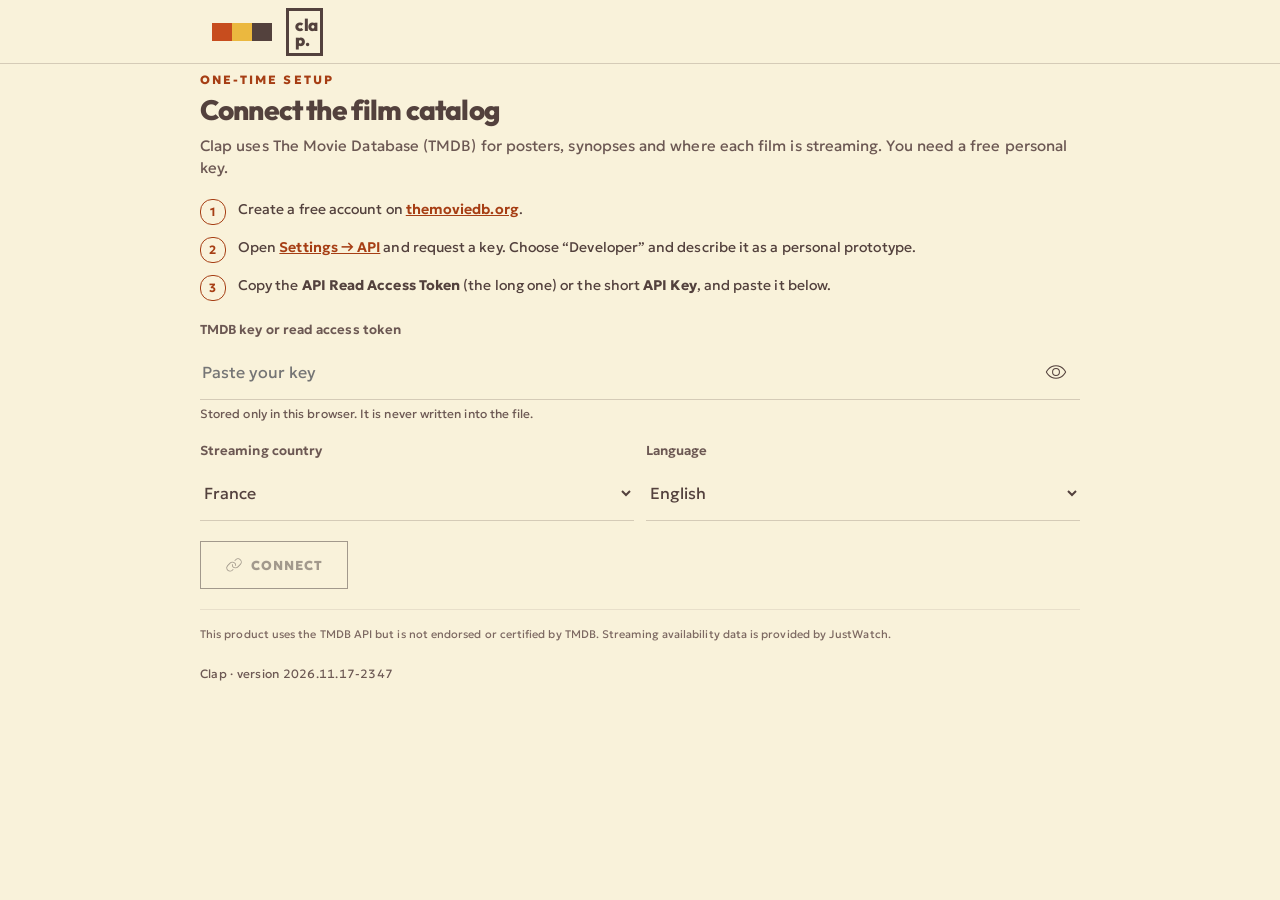
==== v3/index.html @ 664001a0 "Add Clap V3 (Poster × Kodak identity) at /v3/ for testing Co-Authored-By: Claude Opus 5.5 <noreply@a" ====
<!doctype html>
<html lang="en">
<head>
<meta charset="utf-8">
<meta name="viewport" content="width=device-width,initial-scale=1,maximum-scale=1,minimum-scale=1,user-scalable=no,viewport-fit=cover">
<title>Clap V3</title>
<link rel="manifest" href="manifest.webmanifest?v=1">
<link rel="icon" type="image/png" href="../icon-192-v3.png">
<link rel="apple-touch-icon" href="../apple-touch-icon-v3.png">
<meta name="theme-color" content="#F9F2DA" media="(prefers-color-scheme: light)">
<meta name="theme-color" content="#1d1614" media="(prefers-color-scheme: dark)">
<meta name="mobile-web-app-capable" content="yes">
<meta name="apple-mobile-web-app-capable" content="yes">
<meta name="apple-mobile-web-app-title" content="Clap V3">
<meta name="apple-mobile-web-app-status-bar-style" content="default">
<link rel="preconnect" href="https://fonts.googleapis.com">
<link rel="preconnect" href="https://fonts.gstatic.com" crossorigin>
<link rel="preconnect" href="https://image.tmdb.org">
<link rel="stylesheet" href="https://fonts.googleapis.com/css2?family=Outfit:wght@400..900&family=Geologica:wght@300..800&display=swap">
<style>
/* Clap — TMDB-connected prototype. Material 3 tokens, light + dark. */
:root{
  /* Cinema editorial, Brick. Dark-first like a theatre; light mode reads like a printed programme. */
  --bg:#130d0b; --s1:#1c1411; --s2:#271c18; --s3:#332520; --text:#f6ebe4; --muted:#c4b1a7; --faint:#9c8a80; --rule:rgba(246,235,228,.13); --rule-strong:rgba(246,235,228,.32); --amber:#ad4428; --amber-text:#f2a283; --on-amber:#ffffff; --focus:#f2a283; --danger:#ff8f7a; --danger-bg:#3d1712; --inv-accent:#913220; --page:#000000; --chip-ink:#f2a283; --veil:linear-gradient(to bottom,rgba(19,13,11,.15),rgba(19,13,11,0) 30%,rgba(19,13,11,.55) 70%,#130d0b); color-scheme:dark;
  --primary:var(--amber-text); --on-primary:var(--on-amber);
  --primary-container:var(--amber); --on-primary-container:var(--on-amber);
  --secondary-container:var(--s3); --on-secondary-container:var(--text);
  --tertiary-container:var(--amber); --on-tertiary-container:var(--on-amber);
  --error:var(--danger); --error-container:var(--danger-bg); --on-error-container:var(--danger);
  --surface:var(--bg); --surface-low:var(--s1); --surface-mid:var(--s1); --surface-high:var(--s2); --surface-highest:var(--s3);
  --on-surface:var(--text); --on-surface-variant:var(--muted);
  --outline:var(--rule-strong); --outline-variant:var(--rule);
  --inverse-surface:var(--text); --inverse-on-surface:var(--bg); --inverse-primary:var(--inv-accent);
  --shadow:none; --shadow-3:0 18px 40px rgba(0,0,0,.35);
  --font-ui:"Inter",system-ui,-apple-system,"Segoe UI",Roboto,sans-serif;
  --font-display:"Archivo",system-ui,-apple-system,"Segoe UI",Roboto,sans-serif;
  --font-serif:var(--font-display);
}
@media (prefers-color-scheme: light){ :root:not([data-theme="dark"]){ --bg:#f5ede4; --s1:#fffbf6; --s2:#ede1d4; --s3:#e2d2c2; --text:#211915; --muted:#5e5049; --faint:#72655d; --rule:rgba(33,25,21,.14); --rule-strong:rgba(33,25,21,.4); --amber:#913220; --amber-text:#913220; --on-amber:#ffffff; --focus:#913220; --danger:#a3321a; --danger-bg:#fbe3dc; --inv-accent:#f2a283; --page:#e8dccd; --chip-ink:#f2a283; --veil:linear-gradient(to bottom,rgba(245,237,228,.1),rgba(245,237,228,0) 30%,rgba(245,237,228,.6) 70%,#f5ede4); color-scheme:light; } }
:root[data-theme="light"]{ --bg:#f5ede4; --s1:#fffbf6; --s2:#ede1d4; --s3:#e2d2c2; --text:#211915; --muted:#5e5049; --faint:#72655d; --rule:rgba(33,25,21,.14); --rule-strong:rgba(33,25,21,.4); --amber:#913220; --amber-text:#913220; --on-amber:#ffffff; --focus:#913220; --danger:#a3321a; --danger-bg:#fbe3dc; --inv-accent:#f2a283; --page:#e8dccd; --chip-ink:#f2a283; --veil:linear-gradient(to bottom,rgba(245,237,228,.1),rgba(245,237,228,0) 30%,rgba(245,237,228,.6) 70%,#f5ede4); color-scheme:light; }
*{box-sizing:border-box}
html,body{height:100%;margin:0}
body{background:var(--page);color:var(--on-surface);font-family:var(--font-ui);font-size:14px;display:flex;justify-content:center;-webkit-font-smoothing:antialiased}
button,input,select{font:inherit;color:inherit}
button{cursor:pointer;-webkit-tap-highlight-color:transparent}
a{color:inherit}
img{max-width:100%}
[hidden]{display:none!important}
:focus-visible{outline:2px solid var(--primary);outline-offset:2px}
.ms{font-family:"Material Symbols Rounded";font-weight:normal;font-style:normal;font-size:24px;line-height:1;display:inline-block;white-space:nowrap;letter-spacing:normal;text-transform:none;direction:ltr;font-feature-settings:"liga";-webkit-font-feature-settings:"liga";font-variation-settings:"FILL" 0,"wght" 400,"GRAD" 0,"opsz" 24;user-select:none;flex:none;width:1em;overflow:hidden}
.ms.fill{font-variation-settings:"FILL" 1,"wght" 400,"GRAD" 0,"opsz" 24}
.g{padding-left:max(16px,env(safe-area-inset-left,0px));padding-right:max(16px,env(safe-area-inset-right,0px))}

#app{position:relative;width:100%;max-width:440px;height:100%;background:var(--surface);display:flex;flex-direction:column;overflow:hidden;padding-top:env(safe-area-inset-top,0px)}

/* Top app bar */
.topbar{display:flex;align-items:center;gap:4px;min-height:64px;padding-left:max(8px,env(safe-area-inset-left,0px));padding-right:max(8px,env(safe-area-inset-right,0px));background:var(--surface);flex:none;transition:background .2s}
.topbar.scrolled{background:var(--surface-mid)}
.topbar h1{flex:1;min-width:0;margin:0;font-size:22px;font-weight:450;line-height:28px;white-space:nowrap;overflow:hidden;text-overflow:ellipsis;padding-left:4px}
.brand{display:flex;align-items:center;gap:10px;flex:1;min-width:0;padding-left:6px}
.brand-mark{width:36px;height:36px;border-radius:12px;background:var(--primary);color:var(--on-primary);display:grid;place-items:center}
.brand-mark .ms{font-size:22px}
.brand b{font-family:var(--font-ui);font-weight:800;font-size:22px;letter-spacing:.14em;font-variation-settings:"wdth" 110}
.icon-btn{width:48px;height:48px;border-radius:50%;border:0;background:transparent;display:grid;place-items:center;color:var(--on-surface-variant);position:relative;flex:none}
.icon-btn:hover{background:color-mix(in srgb,var(--on-surface) 8%,transparent)}
.icon-btn:active{background:color-mix(in srgb,var(--on-surface) 12%,transparent)}

.view{flex:1;min-height:0;overflow-y:auto;overflow-x:hidden;overscroll-behavior:contain}

/* Buttons */
.btn{display:inline-flex;align-items:center;justify-content:center;gap:8px;height:40px;padding:0 20px;border-radius:20px;border:0;font-size:14px;font-weight:550;letter-spacing:.1px;white-space:nowrap;text-decoration:none}
.btn .ms{font-size:18px}
.btn.tonal{background:var(--secondary-container);color:var(--on-secondary-container)}
.btn.filled{background:var(--primary);color:var(--on-primary)}
.btn.outlined{background:transparent;border:1px solid var(--outline);color:var(--primary)}
.btn.text{background:transparent;color:var(--primary);padding:0 12px}
.btn:hover{filter:brightness(1.04);box-shadow:var(--shadow)}
.btn.text:hover{box-shadow:none;background:color-mix(in srgb,var(--primary) 8%,transparent)}
.btn[disabled]{opacity:.5;pointer-events:none}

/* Settings */
.hero{padding-block:8px 20px}
.eyebrow{margin:0 0 6px;font-size:12px;font-weight:600;letter-spacing:.8px;text-transform:uppercase;color:var(--primary)}
.hero h2{margin:0;font-size:32px;line-height:38px;font-weight:420;letter-spacing:-.3px;text-wrap:balance}
.hero p.sub{margin:8px 0 16px;color:var(--on-surface-variant);font-size:15px;line-height:22px;max-width:36ch}
.hero-actions{display:flex;gap:8px;flex-wrap:wrap}
.set{padding-block:18px;border-top:1px solid var(--outline-variant)}
.set-head{display:flex;align-items:baseline;justify-content:space-between;gap:12px;margin-bottom:4px}
.set h3{margin:0;font-size:16px;font-weight:600;line-height:24px}
.set .hint{margin:0 0 12px;font-size:13px;color:var(--on-surface-variant);line-height:18px}
.set .val{font-size:13px;color:var(--primary);font-weight:550;white-space:nowrap}

.mood-grid{display:grid;grid-template-columns:repeat(3,minmax(0,1fr));gap:8px}
.mood{display:flex;flex-direction:column;align-items:flex-start;justify-content:space-between;gap:10px;min-height:76px;padding:12px;border-radius:16px;border:1px solid var(--outline-variant);background:var(--surface-low);text-align:left;font-size:13px;font-weight:550;line-height:16px;color:var(--on-surface);transition:background .15s,border-color .15s}
.mood .ms{color:var(--on-surface-variant);font-size:22px}
.mood[aria-pressed="true"]{background:var(--primary-container);border-color:transparent;color:var(--on-primary-container)}
.mood[aria-pressed="true"] .ms{color:var(--on-primary-container);font-variation-settings:"FILL" 1,"wght" 400,"GRAD" 0,"opsz" 24}

.chips{display:flex;flex-wrap:wrap;gap:8px}
.chip{display:inline-flex;align-items:center;gap:6px;height:32px;padding:0 14px;border-radius:8px;border:1px solid var(--outline-variant);background:transparent;color:var(--on-surface-variant);font-size:14px;font-weight:500;white-space:nowrap;max-width:100%}
.chip .ms{font-size:18px}
.chip img{width:20px;height:20px;border-radius:5px;flex:none}
.chip span.n{overflow:hidden;text-overflow:ellipsis}
.chip.has-logo{padding-left:6px}
.chip:hover{background:color-mix(in srgb,var(--on-surface) 6%,transparent)}
.chip[aria-pressed="true"]{background:var(--secondary-container);color:var(--on-secondary-container);border-color:transparent}
.chip.plain[aria-pressed="true"]{padding-left:8px}
.chip.ghost{border-style:dashed;color:var(--primary)}

.seg{display:flex;border:1px solid var(--outline);border-radius:20px;overflow:hidden}
.seg button{flex:1 1 0;min-width:0;height:40px;border:0;border-left:1px solid var(--outline);background:transparent;display:flex;align-items:center;justify-content:center;gap:4px;font-size:13px;font-weight:550;padding:0 4px;color:var(--on-surface)}
.seg button:first-child{border-left:0}
.seg button .ms{font-size:18px}
.seg button[aria-pressed="true"]{background:var(--secondary-container);color:var(--on-secondary-container)}
.seg.tall button{height:56px;flex-direction:column;gap:2px;font-size:12px}
.seg.tall button .ms{font-size:20px}

.slider{-webkit-appearance:none;appearance:none;width:100%;height:28px;background:transparent;margin:0;--fill:50%}
.slider::-webkit-slider-runnable-track{height:6px;border-radius:3px;background:linear-gradient(to right,var(--primary) var(--fill),var(--secondary-container) var(--fill))}
.slider::-moz-range-track{height:6px;border-radius:3px;background:var(--secondary-container)}
.slider::-moz-range-progress{height:6px;border-radius:3px;background:var(--primary)}
.slider::-webkit-slider-thumb{-webkit-appearance:none;width:20px;height:20px;border-radius:50%;background:var(--primary);margin-top:-7px;border:0;transition:box-shadow .15s}
.slider::-moz-range-thumb{width:20px;height:20px;border-radius:50%;background:var(--primary);border:0}
.slider:active::-webkit-slider-thumb{box-shadow:0 0 0 10px color-mix(in srgb,var(--primary) 16%,transparent)}
.ticks{display:flex;justify-content:space-between;margin-top:4px;font-size:11px;color:var(--on-surface-variant);line-height:14px}
.ticks span.on{color:var(--primary);font-weight:650}
.fame-note{margin:10px 0 0;font-size:13px;color:var(--on-surface-variant);line-height:18px;min-height:36px}

.dual{position:relative;height:28px;--a:0%;--b:100%}
.dual-track{position:absolute;left:0;right:0;top:11px;height:6px;border-radius:3px;background:linear-gradient(to right,var(--secondary-container) var(--a),var(--primary) var(--a),var(--primary) var(--b),var(--secondary-container) var(--b))}
.dual input{position:absolute;inset:0;pointer-events:none}
.dual input::-webkit-slider-runnable-track{background:transparent}
.dual input::-moz-range-track{background:transparent}
.dual input::-moz-range-progress{background:transparent}
.dual input::-webkit-slider-thumb{pointer-events:auto}
.dual input::-moz-range-thumb{pointer-events:auto}
.era-read{display:flex;justify-content:space-between;font-size:13px;color:var(--on-surface-variant);margin-top:4px;font-variant-numeric:tabular-nums}
.sub-label{font-size:13px;font-weight:600;color:var(--on-surface-variant);margin:16px 0 8px}

.switch-row{display:flex;align-items:center;gap:16px;margin-top:16px;padding:12px 16px;border-radius:16px;background:var(--surface-low)}
.switch-row div{flex:1;min-width:0}
.switch-row b{display:block;font-size:14px;font-weight:600}
.switch-row small{font-size:12px;color:var(--on-surface-variant)}
.switch{position:relative;width:52px;height:32px;border-radius:16px;border:2px solid var(--outline);background:var(--surface-highest);flex:none;padding:0;transition:background .2s,border-color .2s}
.switch::after{content:"";position:absolute;top:50%;left:6px;width:16px;height:16px;border-radius:50%;background:var(--outline);transform:translateY(-50%);transition:all .2s}
.switch[aria-checked="true"]{background:var(--primary);border-color:var(--primary)}
.switch[aria-checked="true"]::after{left:24px;width:24px;height:24px;background:var(--on-primary)}

.acc-btn{width:100%;display:flex;align-items:center;gap:12px;background:transparent;border:0;padding:0;text-align:left}
.acc-btn div{flex:1;min-width:0}
.acc-btn h3{margin:0}
.acc-btn small{display:block;font-size:13px;color:var(--on-surface-variant);margin-top:2px;line-height:18px}
.acc-btn .ms{transition:transform .2s;color:var(--on-surface-variant)}
.acc-btn[aria-expanded="true"] .ms{transform:rotate(180deg)}
.acc-panel{padding-top:4px}
.fineprint{margin:0;padding-block:16px 4px;font-size:11px;line-height:16px;color:var(--on-surface-variant);border-top:1px solid var(--outline-variant)}

.bottom-cta{position:sticky;bottom:0;display:flex;align-items:center;gap:12px;padding-block:12px 16px;background:linear-gradient(to bottom,transparent,var(--surface) 22%);margin-top:8px}
.bottom-cta .count{flex:1;min-width:0;font-size:12px;color:var(--on-surface-variant);line-height:16px}
.bottom-cta .count b{display:block;font-size:15px;color:var(--on-surface);font-weight:650;font-variant-numeric:tabular-nums}
.fab{display:inline-flex;align-items:center;gap:12px;height:56px;padding:0 20px 0 16px;border-radius:16px;border:0;background:var(--primary-container);color:var(--on-primary-container);font-size:15px;font-weight:600;box-shadow:var(--shadow-3);white-space:nowrap}
.fab:hover{filter:brightness(1.03)}

/* Setup */
.setup{padding-block:8px 32px;display:flex;flex-direction:column;gap:20px}
.setup h2{margin:0;font-size:28px;line-height:34px;font-weight:420;text-wrap:balance}
.setup p.sub{margin:8px 0 0;color:var(--on-surface-variant);font-size:15px;line-height:22px}
.steps{list-style:none;margin:0;padding:0;display:flex;flex-direction:column;gap:12px;counter-reset:s}
.steps li{display:flex;gap:12px;font-size:14px;line-height:20px;counter-increment:s}
.steps li::before{content:counter(s);flex:none;width:24px;height:24px;border-radius:12px;background:var(--secondary-container);color:var(--on-secondary-container);font-size:12px;font-weight:700;display:grid;place-items:center}
.steps a{color:var(--primary);font-weight:600}
.field{display:flex;flex-direction:column;gap:6px}
.field label{font-size:13px;font-weight:600;color:var(--on-surface-variant)}
.input-wrap{display:flex;align-items:center;border:1px solid var(--outline);border-radius:4px;background:transparent;min-height:56px;padding-left:16px}
.input-wrap:focus-within{border:2px solid var(--primary);padding-left:15px}
.input-wrap input,.input-wrap select{flex:1;min-width:0;border:0;background:transparent;outline:0;font-size:16px;height:52px;color:var(--on-surface)}
.input-wrap select{padding-right:12px}
.input-wrap select option{background:var(--surface);color:var(--on-surface)}
.field small{font-size:12px;color:var(--on-surface-variant);line-height:16px}
.row2{display:grid;grid-template-columns:1fr 1fr;gap:12px}
.alert{display:flex;gap:10px;padding:12px 14px;border-radius:12px;background:var(--error-container);color:var(--on-error-container);font-size:14px;line-height:20px}
.alert .ms{font-size:20px}
.setup-actions{display:flex;gap:8px;flex-wrap:wrap;align-items:center}
.setup-actions .btn.filled{height:48px;border-radius:24px;padding:0 24px}

/* Results */
.sum-chips{display:flex;gap:8px;overflow-x:auto;scrollbar-width:none;padding-block:4px 8px}
.sum-chips::-webkit-scrollbar{display:none}
.assist{display:inline-flex;align-items:center;gap:6px;height:32px;padding:0 12px;border-radius:8px;border:1px solid var(--outline-variant);background:var(--surface-low);font-size:13px;font-weight:500;white-space:nowrap;color:var(--on-surface)}
.assist .ms{font-size:18px;color:var(--primary)}
.round-head{display:flex;align-items:flex-end;justify-content:space-between;gap:12px;padding-block:8px 4px}
.round-head h2{margin:0;font-size:20px;font-weight:500;line-height:26px}
.round-head p{margin:2px 0 0;font-size:12px;color:var(--on-surface-variant);font-variant-numeric:tabular-nums}
.round-head .pos{font-size:13px;font-weight:600;color:var(--on-surface-variant);font-variant-numeric:tabular-nums;white-space:nowrap}
.round-pill{display:inline-flex;align-items:center;gap:4px;height:24px;padding:0 10px;border-radius:12px;background:var(--tertiary-container);color:var(--on-tertiary-container);font-size:12px;font-weight:600;margin-bottom:6px}
.round-pill .ms{font-size:16px}

.carousel{display:flex;gap:12px;overflow-x:auto;scroll-snap-type:x mandatory;padding:10px 19% 16px;scrollbar-width:none;scroll-behavior:smooth}
.carousel::-webkit-scrollbar{display:none}
.card{flex:0 0 62%;scroll-snap-align:center;border-radius:28px;background:var(--surface-low);border:1px solid var(--outline-variant);overflow:hidden;display:flex;flex-direction:column;transform:scale(.93);opacity:.6;transition:transform .3s cubic-bezier(.2,0,0,1),opacity .3s;min-width:0}
.card.active{transform:scale(1);opacity:1;box-shadow:var(--shadow)}
.card-poster{position:relative;touch-action:pan-x;cursor:grab;user-select:none;-webkit-user-select:none}
.match{position:absolute;top:12px;left:12px;height:28px;padding:0 10px;border-radius:14px;background:var(--tertiary-container);color:var(--on-tertiary-container);display:flex;align-items:center;gap:4px;font-size:12px;font-weight:700;font-variant-numeric:tabular-nums;z-index:2}
.match .ms{font-size:16px}
.fav-btn{position:absolute;top:8px;right:8px;z-index:2;width:44px;height:44px;border-radius:50%;border:0;background:rgba(10,10,14,.5);color:#fff;display:grid;place-items:center;backdrop-filter:blur(6px);-webkit-backdrop-filter:blur(6px)}
.fav-btn[aria-pressed="true"] .ms{color:#FFB4AB;font-variation-settings:"FILL" 1,"wght" 400,"GRAD" 0,"opsz" 24}
.card-body{padding:14px 16px 10px;display:flex;flex-direction:column;gap:4px;min-width:0}
.card-title{margin:0;font-size:19px;font-weight:600;line-height:24px;text-wrap:balance}
.card-meta{margin:0;font-size:13px;color:var(--on-surface-variant);line-height:18px}
.card-meta b{font-weight:600;color:var(--on-surface);font-variant-numeric:tabular-nums}
.card-plats{display:flex;gap:4px;margin-top:6px;align-items:center;min-height:22px}
.card-plats img{width:22px;height:22px;border-radius:6px}
.card-plats small{font-size:12px;color:var(--on-surface-variant);margin-left:4px}
.desc{margin:6px 0 0;font-size:14px;line-height:20px;color:var(--on-surface-variant);display:-webkit-box;-webkit-line-clamp:2;-webkit-box-orient:vertical;overflow:hidden}
.desc.open{-webkit-line-clamp:unset;display:block}
.more{align-self:flex-start;display:inline-flex;align-items:center;gap:2px;border:0;background:transparent;color:var(--primary);font-size:13px;font-weight:600;padding:6px 0;margin-top:-2px}
.more .ms{font-size:18px;transition:transform .2s}
.more[aria-expanded="true"] .ms{transform:rotate(180deg)}
.handle{display:flex;flex-direction:column;align-items:center;border:0;background:transparent;color:var(--on-surface-variant);font-size:11px;font-weight:600;letter-spacing:.3px;padding:6px 0 4px;border-top:1px solid var(--outline-variant);margin-top:6px}
.handle .ms{font-size:22px;animation:nudge 2.4s ease-in-out infinite}
@keyframes nudge{0%,70%,100%{transform:translateY(0)}80%{transform:translateY(4px)}90%{transform:translateY(0)}}
.dots{display:flex;justify-content:center;gap:6px;padding-bottom:4px}
.dots i{width:6px;height:6px;border-radius:3px;background:var(--outline-variant);transition:width .2s,background .2s}
.dots i.on{width:18px;background:var(--primary)}
.refresh-row{display:flex;flex-direction:column;align-items:center;gap:6px;padding-block:14px 24px;text-align:center}
.refresh-row p{margin:0;font-size:12px;color:var(--on-surface-variant);max-width:30ch;line-height:16px}

.loading{padding-block:48px;display:flex;flex-direction:column;align-items:center;gap:16px;text-align:center}
.lin{width:60%;height:4px;border-radius:2px;background:var(--secondary-container);overflow:hidden;position:relative}
.lin::after{content:"";position:absolute;inset:0;width:40%;border-radius:2px;background:var(--primary);animation:lin 1s cubic-bezier(.4,0,.2,1) infinite}
@keyframes lin{from{transform:translateX(-100%)}to{transform:translateX(250%)}}
.loading p{margin:0;font-size:14px;color:var(--on-surface-variant)}
.empty{display:flex;flex-direction:column;align-items:center;text-align:center;gap:10px;padding-block:56px 24px}
.empty .halo{width:88px;height:88px;border-radius:28px;background:var(--surface-high);display:grid;place-items:center;color:var(--primary);margin-bottom:6px}
.empty .halo .ms{font-size:40px}
.empty h2{margin:0;font-size:20px;font-weight:550}
.empty p{margin:0 0 8px;font-size:14px;color:var(--on-surface-variant);max-width:32ch;line-height:20px}

/* Posters */
.pimg{position:relative;aspect-ratio:2/3;width:100%;background:var(--surface-high);overflow:hidden;display:block}
.pimg img{position:absolute;inset:0;width:100%;height:100%;object-fit:cover;display:block;-webkit-user-drag:none}
.pimg .pfb{position:absolute;inset:0;display:none;align-items:flex-end;padding:10%;font-family:var(--font-serif);font-style:italic;font-size:22px;line-height:1.05;color:var(--on-surface-variant)}
.pimg.broken img{display:none}
.pimg.broken .pfb,.pimg.none .pfb{display:flex}
.pimg.mini .pfb{font-size:13px;padding:8%}

/* Favorites */
.list{display:flex;flex-direction:column;padding-block:4px 24px}
.item{display:flex;align-items:center;gap:8px;padding:10px 0;border-bottom:1px solid var(--outline-variant)}
.item-open{display:flex;align-items:center;gap:14px;flex:1;min-width:0;border:0;background:transparent;text-align:left;padding:0}
.item .thumb{width:56px;flex:none;border-radius:8px;overflow:hidden}
.item-txt{flex:1;min-width:0}
.item-txt b{display:block;font-size:16px;font-weight:550;line-height:22px;white-space:nowrap;overflow:hidden;text-overflow:ellipsis}
.item-txt small{display:block;font-size:13px;color:var(--on-surface-variant);line-height:18px;white-space:nowrap;overflow:hidden;text-overflow:ellipsis}
.fav-count{font-size:13px;color:var(--on-surface-variant);margin:0 0 4px}

/* Navigation bar */
.navbar{display:flex;background:var(--surface-mid);flex:none;padding-bottom:env(safe-area-inset-bottom,0px)}
.nav-item{flex:1;display:flex;flex-direction:column;align-items:center;gap:4px;padding:12px 0 14px;border:0;background:transparent;font-size:12px;font-weight:550;color:var(--on-surface-variant)}
.nav-ind{position:relative;width:64px;height:32px;border-radius:16px;display:grid;place-items:center;transition:background .2s}
.nav-item[aria-current="page"]{color:var(--on-surface)}
.nav-item[aria-current="page"] .nav-ind{background:var(--secondary-container);color:var(--on-secondary-container)}
.nav-item[aria-current="page"] .ms{font-variation-settings:"FILL" 1,"wght" 400,"GRAD" 0,"opsz" 24}
.badge{position:absolute;top:0;left:36px;min-width:16px;height:16px;padding:0 4px;border-radius:8px;background:var(--error);color:#fff;font-size:11px;font-weight:700;line-height:16px;text-align:center;font-variant-numeric:tabular-nums}
:root[data-theme="dark"] .badge{color:#410002}

/* Detail sheet: drops in from the top, swipe up to close */
.detail{position:absolute;inset:0;z-index:30;background:var(--surface);display:flex;flex-direction:column;transform:translateY(-104%);transition:transform .38s cubic-bezier(.2,0,0,1);box-shadow:0 10px 30px rgba(0,0,0,.25);visibility:hidden}
.detail.open{transform:translateY(0);visibility:visible}
.detail .dbar{position:absolute;top:0;left:0;right:0;z-index:3;display:flex;align-items:center;padding:max(8px,env(safe-area-inset-top,0px)) 8px 8px;touch-action:none}
.detail .dbar .icon-btn{background:rgba(10,10,14,.5);color:#fff;backdrop-filter:blur(6px);-webkit-backdrop-filter:blur(6px);width:44px;height:44px}
.detail-scroll{flex:1;min-height:0;overflow-y:auto;overscroll-behavior:contain}
.d-backdrop{position:relative;aspect-ratio:16/10;background:var(--surface-high);overflow:hidden}
.d-backdrop img{width:100%;height:100%;object-fit:cover;display:block}
.d-backdrop::after{content:"";position:absolute;inset:0;background:linear-gradient(to bottom,rgba(0,0,0,.35),transparent 35%,transparent 55%,var(--surface))}
.d-head{display:flex;gap:16px;align-items:flex-end;margin-top:-72px;position:relative;z-index:1}
.d-poster{width:116px;flex:none;border-radius:12px;overflow:hidden;box-shadow:var(--shadow-3)}
.d-title{min-width:0;padding-bottom:2px}
.d-title .match{position:static;display:inline-flex;margin-bottom:8px}
.d-title h2{margin:0;font-size:24px;line-height:30px;font-weight:600;text-wrap:balance}
.d-title .orig{margin:4px 0 0;font-size:13px;color:var(--on-surface-variant);font-style:italic}
.d-by{margin:14px 0 0;font-size:14px}
.d-by b{font-weight:600}
.tagline{margin:6px 0 0;font-family:var(--font-serif);font-style:italic;font-size:19px;line-height:24px;color:var(--on-surface-variant)}
.facts{display:flex;flex-wrap:wrap;gap:6px 14px;margin-top:14px;padding-bottom:16px;font-size:13px;color:var(--on-surface-variant);font-variant-numeric:tabular-nums}
.facts span{display:inline-flex;align-items:center;gap:4px}
.facts .ms{font-size:16px}
.d-sec{padding-block:16px;border-top:1px solid var(--outline-variant)}
.d-sec h3{margin:0 0 10px;font-size:14px;font-weight:650;letter-spacing:.2px}
.d-sec p{margin:0;font-size:15px;line-height:22px;max-width:62ch}
.d-sec p.muted{color:var(--on-surface-variant);font-size:14px}
.why{list-style:none;margin:0;padding:0;display:flex;flex-direction:column;gap:8px}
.why li{display:flex;gap:10px;font-size:14px;line-height:20px}
.why .ms{font-size:20px;color:var(--primary)}
.watch{display:flex;flex-direction:column;gap:8px}
.wrow{display:flex;align-items:center;gap:12px;padding:10px 12px;border-radius:16px;background:var(--surface-low);border:1px solid var(--outline-variant)}
.wrow.mine{background:var(--primary-container);border-color:transparent;color:var(--on-primary-container)}
.wav{width:40px;height:40px;border-radius:10px;background:var(--surface-highest);display:grid;place-items:center;flex:none;color:var(--on-surface-variant);overflow:hidden}
.wav img{width:100%;height:100%;object-fit:cover}
.wtxt{flex:1;min-width:0}
.wtxt b{display:block;font-size:15px;font-weight:600;white-space:nowrap;overflow:hidden;text-overflow:ellipsis}
.wtxt small{font-size:12px;opacity:.85;display:block;line-height:16px}
.wrow .btn{height:36px;padding:0 14px}
.note{font-size:12px;color:var(--on-surface-variant);margin:12px 0 0;line-height:16px;display:flex;gap:6px}
.note .ms{font-size:16px}
.d-bottom{flex:none;display:flex;flex-direction:column;background:var(--surface-mid);padding-bottom:max(12px,env(safe-area-inset-bottom,0px))}
.d-grab{display:flex;flex-direction:column;align-items:center;border:0;background:transparent;color:var(--on-surface-variant);font-size:11px;font-weight:600;padding:6px 0 2px;touch-action:none;cursor:grab}
.d-grab i{width:32px;height:4px;border-radius:2px;background:var(--outline);margin-bottom:4px}
.d-actions{display:flex;gap:8px;padding-top:8px}
.d-actions .btn{height:48px;border-radius:24px;flex:1;min-width:0}
.d-actions .btn span:last-child{overflow:hidden;text-overflow:ellipsis}

.snack{position:absolute;left:12px;right:12px;top:calc(env(safe-area-inset-top,0px) + 10px);z-index:60;display:flex;align-items:center;gap:8px;min-height:48px;padding:6px 8px 6px 16px;border-radius:6px;background:var(--inverse-surface);color:var(--inverse-on-surface);font-size:14px;box-shadow:var(--shadow-3);transform:translateY(-16px);opacity:0;pointer-events:none;transition:all .2s}
.snack.show{transform:none;opacity:1;pointer-events:auto}
.snack span{flex:1;min-width:0}
.snack button{border:0;background:transparent;color:var(--inverse-primary);font-weight:650;font-size:14px;padding:8px 12px;border-radius:20px}

/* Search */
.search-wrap{position:sticky;top:0;z-index:2;background:var(--surface);padding-block:4px 12px}
.searchbar{display:flex;align-items:center;gap:8px;height:56px;border-radius:28px;background:var(--surface-high);padding:0 4px 0 16px;color:var(--on-surface-variant)}
.searchbar:focus-within{outline:2px solid var(--primary)}
.searchbar input{flex:1;min-width:0;border:0;background:transparent;outline:0;font-size:16px;color:var(--on-surface);height:100%}
.searchbar input::-webkit-search-cancel-button{display:none}
.sec-title{margin:4px 0 2px;font-size:14px;font-weight:650;color:var(--on-surface-variant)}
.item-txt .orig{font-style:italic}
.item-txt .rate{display:inline-flex;align-items:center;gap:3px;font-variant-numeric:tabular-nums}
.item-txt .rate .ms{font-size:14px;color:var(--primary)}
.item .icon-btn[data-addlist]{color:var(--primary)}
.more-row{display:flex;justify-content:center;padding-block:8px 24px}
.card-head{display:flex;align-items:flex-start;gap:4px}
.card-head .card-title{flex:1;min-width:0}
.icon-btn.sm{width:40px;height:40px;margin:-8px -8px 0 0;color:var(--primary)}

/* Lists */
.lists-head{display:flex;align-items:flex-end;justify-content:space-between;gap:12px;padding-block:8px 16px}
.lists-head h2{margin:0;font-size:24px;font-weight:500;line-height:30px}
.lists-head p{margin:2px 0 0;font-size:13px;color:var(--on-surface-variant)}
.list-grid{display:grid;grid-template-columns:repeat(2,minmax(0,1fr));gap:12px;padding-bottom:24px}
.lcard{display:flex;flex-direction:column;gap:2px;text-align:left;border:1px solid var(--outline-variant);background:var(--surface-low);border-radius:20px;padding:8px 8px 12px;min-width:0}
.lcard:hover{background:var(--surface-mid)}
.collage{display:grid;grid-template-columns:repeat(3,1fr);gap:3px;border-radius:14px;overflow:hidden;aspect-ratio:3/2;margin-bottom:8px}
.collage img,.collage .cph{width:100%;height:100%;object-fit:cover;display:grid;place-items:center;background:var(--surface-highest);color:var(--primary)}
.lname{display:flex;align-items:center;gap:6px;font-size:15px;font-weight:600;padding:0 4px;min-width:0}
.lname .ms{font-size:18px;color:var(--primary)}
.lname .t{overflow:hidden;text-overflow:ellipsis;white-space:nowrap}
.lcount{font-size:12px;color:var(--on-surface-variant);padding:0 4px;font-variant-numeric:tabular-nums}

/* Bottom sheet + dialog */
.scrim{position:absolute;inset:0;z-index:45;background:rgba(0,0,0,.4)}
.scrim.top{z-index:54}
.sheet{position:absolute;left:0;right:0;bottom:0;z-index:50;background:var(--surface-low);border-radius:28px 28px 0 0;padding:0 0 max(16px,env(safe-area-inset-bottom,0px));max-height:80%;display:flex;flex-direction:column;transform:translateY(100%);transition:transform .3s cubic-bezier(.2,0,0,1);box-shadow:var(--shadow-3)}
.sheet.open{transform:none}
.sheet.tall{height:80%}
.sheet.tall .sheet-lists{flex:1}
.sheet.tall .sheet-film{white-space:normal}
.searchbar.compact{height:48px;margin:4px 0 8px}
.wav.sm{width:32px;height:32px;border-radius:8px}
.sheet-empty{padding:24px;text-align:center;color:var(--on-surface-variant);font-size:14px}
.sheet-handle{display:block;width:32px;height:4px;border-radius:2px;background:var(--outline);margin:16px auto}
.sheet h2{margin:0;font-size:22px;font-weight:450;line-height:28px}
.sheet-film{margin:2px 0 8px;font-size:14px;color:var(--on-surface-variant);white-space:nowrap;overflow:hidden;text-overflow:ellipsis}
.sheet-lists{overflow-y:auto;display:flex;flex-direction:column;min-height:0}
.srow,.sheet-new{display:flex;align-items:center;gap:16px;min-height:56px;padding:8px 24px;border:0;background:transparent;text-align:left;width:100%;color:var(--on-surface)}
.srow:hover,.sheet-new:hover{background:color-mix(in srgb,var(--on-surface) 6%,transparent)}
.srow>.ms{color:var(--on-surface-variant)}
.srow[aria-checked="true"]>.ms{color:var(--primary)}
.srow .lbl{flex:1;min-width:0;font-size:16px;line-height:22px;overflow:hidden;text-overflow:ellipsis}
.srow small{display:block;font-size:12px;line-height:16px;color:var(--on-surface-variant)}
.cbox{width:20px;height:20px;border-radius:3px;border:2px solid var(--on-surface-variant);display:grid;place-items:center;flex:none}
.cbox .ms{font-size:16px}
.srow[aria-checked="true"] .cbox{background:var(--primary);border-color:var(--primary);color:var(--on-primary)}
.sheet-new{border-top:1px solid var(--outline-variant);color:var(--primary);font-weight:600;font-size:15px}
.sheet-foot{display:flex;justify-content:flex-end;padding-top:8px}
.dialog{position:absolute;left:24px;right:24px;top:50%;transform:translateY(-50%);z-index:55;background:var(--surface-high);border-radius:28px;padding:24px;display:flex;flex-direction:column;gap:12px;box-shadow:var(--shadow-3)}
.dialog h2{margin:0;font-size:24px;font-weight:400;line-height:32px;text-wrap:balance}
.dialog p{margin:0;font-size:14px;line-height:20px;color:var(--on-surface-variant)}
.dialog small{font-size:12px;color:var(--error);min-height:16px;margin-top:-6px}
.dlg-actions{display:flex;justify-content:flex-end;gap:8px}
.btn.text.danger{color:var(--error)}
.btn.text.danger:hover{background:color-mix(in srgb,var(--error) 8%,transparent)}


/* ================= Cinema editorial ================= */
body{letter-spacing:.005em}
:focus-visible{outline:2px solid var(--focus);outline-offset:3px}
svg.ms{width:1em;height:1em;font-size:22px;fill:currentColor;display:inline-block;flex:none}
.caps,.eyebrow,.set .val,.ticks,.sub-label,.round-head p,.card-meta,.facts,.lcount,.sec-title,.fav-count,.d-sec h3,.nav-item,.fineprint,.count span,.match,.round-pill{font-family:var(--font-ui);font-stretch:85%}
h1,h2,.hero h2,.card-title,.d-title h2,.empty h2,.lists-head h2,.sheet h2,.dialog h2,.round-head h2,.setup h2,.set h3,.item-txt b,.lname,.tagline{font-family:var(--font-display);font-optical-sizing:auto}
.topbar{border-bottom:1px solid transparent}
.topbar.scrolled{background:var(--surface);border-bottom-color:var(--rule)}
.topbar h1{font-size:22px;font-weight:500;letter-spacing:-.01em}
.brand-mark{display:none}
.brand b::after{content:".";color:var(--amber);font-style:normal}
.brand{padding-left:10px}
.brand b{font-family:var(--font-display);font-weight:600;font-style:italic;font-size:30px;letter-spacing:-.02em;text-transform:lowercase;display:inline-block;color:var(--text)}
.brand b::first-letter{text-transform:uppercase}
.icon-btn{border-radius:50%;color:var(--text)}
.icon-btn:hover{background:var(--s2)}
.btn{height:44px;border-radius:2px;padding:0 18px;font-weight:600;font-size:13px;letter-spacing:.12em;text-transform:uppercase;font-stretch:90%}
.btn:hover{filter:none;box-shadow:none}
.btn.filled{background:var(--amber);color:var(--on-amber)}
.btn.filled:hover{background:color-mix(in srgb,var(--amber) 88%,#fff)}
.btn.tonal,.btn.outlined{background:transparent;border:1px solid var(--rule-strong);color:var(--text)}
.btn.tonal:hover,.btn.outlined:hover{border-color:var(--text)}
.btn.text{color:var(--text);padding:0 8px}
.btn.text:hover{background:transparent;color:var(--amber-text)}
.btn.text.danger{color:var(--danger)}
.eyebrow{color:var(--amber-text);font-weight:600;font-size:12px;letter-spacing:.22em}
.hero{padding-block:12px 28px}
.hero h2{font-size:44px;line-height:44px;font-weight:400;letter-spacing:-.03em}
.hero h2 em{font-style:italic;font-weight:300;color:var(--amber-text)}
.hero p.sub,.setup p.sub{font-size:15px;color:var(--muted)}
.set{border-top:1px solid var(--rule);padding-block:22px}
.set h3{font-size:22px;font-weight:400;letter-spacing:-.01em;line-height:28px}
.set .val{color:var(--amber-text);font-size:11px;font-weight:600;letter-spacing:.18em;text-transform:uppercase}
.set .hint{color:var(--muted)}
.mood-grid{gap:1px;background:var(--rule);border:1px solid var(--rule)}
.mood{border:0;border-radius:0;background:var(--surface);min-height:84px;font-family:var(--font-display);font-size:16px;font-weight:400;color:var(--text)}
.mood .ms{color:var(--muted);font-size:24px}
.mood:hover{background:var(--s1)}
.mood[aria-pressed="true"]{background:var(--amber);color:var(--on-amber)}
.mood[aria-pressed="true"] .ms{color:var(--on-amber)}
.chip{border:1px solid var(--rule-strong);border-radius:999px;background:transparent;color:var(--text);font-weight:500;height:34px}
.chip:hover{border-color:var(--text);background:transparent}
.chip[aria-pressed="true"]{background:var(--amber);color:var(--on-amber);border-color:var(--amber)}
.chip.ghost{border-style:dashed;color:var(--amber-text);border-color:var(--amber-text)}
.chip img{border-radius:50%}
.seg{border:0;border-bottom:1px solid var(--rule);border-radius:0;gap:4px}
.seg button,.seg button:first-child{border:0;border-radius:0;color:var(--muted);font-weight:500;position:relative}
.seg button[aria-pressed="true"]{background:transparent;color:var(--text)}
.seg button[aria-pressed="true"]::after{content:"";position:absolute;left:12%;right:12%;bottom:-1px;height:2px;background:var(--amber)}
.seg button[aria-pressed="true"] .ms{color:var(--amber-text)}
.slider::-webkit-slider-runnable-track{height:2px;border-radius:0;background:linear-gradient(to right,var(--amber) var(--fill),var(--rule-strong) var(--fill))}
.slider::-moz-range-track{height:2px;background:var(--rule-strong)}
.slider::-moz-range-progress{height:2px;background:var(--amber)}
.slider::-webkit-slider-thumb{width:18px;height:18px;margin-top:-8px;background:var(--amber);box-shadow:0 0 0 4px var(--bg)}
.slider::-moz-range-thumb{width:18px;height:18px;background:var(--amber);box-shadow:0 0 0 4px var(--bg)}
.dual-track{top:13px;height:2px;border-radius:0;background:linear-gradient(to right,var(--rule-strong) var(--a),var(--amber) var(--a),var(--amber) var(--b),var(--rule-strong) var(--b))}
.ticks{text-transform:uppercase;letter-spacing:.14em;font-size:10px}
.ticks span.on{color:var(--amber-text);font-weight:700}
.fame-note{font-family:var(--font-display);font-style:italic;font-size:16px;color:var(--text)}
.switch{width:46px;height:26px;border:1px solid var(--rule-strong);background:transparent}
.switch::after{left:4px;width:16px;height:16px;background:var(--muted)}
.switch[aria-checked="true"]{background:var(--amber);border-color:var(--amber)}
.switch[aria-checked="true"]::after{left:24px;width:16px;height:16px;background:var(--on-amber)}
.switch-row{background:transparent;border:0;border-top:1px solid var(--rule);border-radius:0;padding:14px 0 0;margin-top:18px}
.sub-label{text-transform:uppercase;letter-spacing:.16em;font-size:11px;color:var(--muted)}
.acc-btn h3{font-size:22px}
.fineprint{border-top:1px solid var(--rule);color:var(--faint)}
.bottom-cta{background:var(--surface);border-top:1px solid var(--rule);padding-block:12px;margin-top:0}
.bottom-cta .count b{font-family:var(--font-display);font-size:20px;font-weight:500}
.bottom-cta .count span{text-transform:uppercase;letter-spacing:.12em;font-size:10px}
.fab{height:50px;border-radius:2px;padding:0 22px 0 18px;background:var(--amber);color:var(--on-amber);box-shadow:0 10px 28px color-mix(in srgb,var(--amber) 40%,transparent);font-size:13px;font-weight:700;letter-spacing:.14em;text-transform:uppercase;font-stretch:90%}
.fab:hover{filter:none}
.steps li::before{background:transparent;border:1px solid var(--amber-text);color:var(--amber-text);font-family:var(--font-display)}
.steps a{color:var(--amber-text)}
.input-wrap{border:0;border-bottom:1px solid var(--rule-strong);border-radius:0;background:transparent;padding-left:0}
.input-wrap:focus-within{border:0;border-bottom:2px solid var(--amber);padding-left:0}
.alert{border-radius:2px}
.assist{border:1px solid var(--rule);border-radius:999px;background:transparent;color:var(--text);font-weight:500}
.assist .ms{color:var(--amber-text)}
.round-head{padding-block:12px 4px}
.round-head h2{font-size:26px;font-weight:400;letter-spacing:-.02em}
.round-head p{text-transform:uppercase;letter-spacing:.14em;font-size:10px}
.round-pill{background:transparent;color:var(--amber-text);border:1px solid var(--amber-text);border-radius:999px;text-transform:uppercase;letter-spacing:.12em;font-size:10px}
.card{background:transparent;border:0;border-radius:0;opacity:.45}
.card.active{opacity:1;box-shadow:none}
.card-poster{border-radius:6px;overflow:hidden;box-shadow:var(--shadow-3)}
.card-body{padding:14px 2px 8px}
.card-title{font-size:24px;font-weight:500;line-height:26px;letter-spacing:-.02em}
.card-meta{text-transform:uppercase;letter-spacing:.12em;font-size:11px;color:var(--muted)}
.card-meta b{color:var(--amber-text);font-weight:600}
.match{background:rgba(14,13,12,.62);color:#f3ede4;border-radius:999px;backdrop-filter:blur(6px);-webkit-backdrop-filter:blur(6px);font-weight:700;letter-spacing:.08em;font-size:11px}
.match .ms{color:#f2a283}
.d-title .match{background:transparent;color:var(--amber-text);padding:0;letter-spacing:.16em;text-transform:uppercase}
.d-title .match .ms{color:var(--amber-text)}
.fav-btn{background:rgba(14,13,12,.5);border-radius:50%}
.fav-btn[aria-pressed="true"] .ms{color:#f2a283}
.desc{color:var(--muted)}
.more{color:var(--text);font-weight:600}
.handle{border-top:1px solid var(--rule);color:var(--faint);text-transform:uppercase;letter-spacing:.14em;font-size:10px}
.dots i{background:var(--rule-strong);height:2px;width:14px;border-radius:0}
.dots i.on{width:28px;background:var(--amber)}
.lin{height:2px;border-radius:0;background:var(--rule)}
.lin::after{background:var(--amber)}
.loading p{font-family:var(--font-display);font-style:italic;font-size:18px;color:var(--text)}
.empty .halo{background:transparent;border:1px solid var(--rule-strong);border-radius:50%;color:var(--amber-text)}
.empty h2{font-size:26px;font-weight:400}
.item{border-bottom:1px solid var(--rule)}
.item .thumb{border-radius:3px}
.item-txt b{font-size:19px;font-weight:500;letter-spacing:-.01em;white-space:normal;line-height:23px}
.item-txt .rate .ms,.item .icon-btn[data-addlist]{color:var(--amber-text)}
.navbar{background:var(--surface);border-top:1px solid var(--rule)}
.nav-item{text-transform:uppercase;letter-spacing:.14em;font-size:10px;font-weight:600;color:var(--faint);position:relative}
.nav-ind{background:transparent!important;height:30px}
.nav-item[aria-current="page"]{color:var(--text)}
.nav-item[aria-current="page"] .nav-ind{color:var(--amber-text)}
.nav-item[aria-current="page"]::before{content:"";position:absolute;top:-1px;left:30%;right:30%;height:2px;background:var(--amber)}
.detail .dbar .icon-btn{background:rgba(14,13,12,.5);border-radius:50%}
.d-backdrop{aspect-ratio:4/3}
.d-backdrop::after{background:var(--veil)}
.d-head{margin-top:-120px}
.d-poster{width:108px;border-radius:4px}
.d-title h2{font-size:32px;line-height:34px;font-weight:500;letter-spacing:-.025em}
.d-title .orig{font-family:var(--font-display);font-size:15px}
.tagline{font-style:italic;font-weight:300;font-size:22px;line-height:28px;color:var(--amber-text);margin-top:14px}
.d-by{font-size:14px;color:var(--muted)}
.d-by b{color:var(--text);font-weight:600}
.facts{text-transform:uppercase;letter-spacing:.1em;font-size:11px}
.facts .ms{color:var(--amber-text)}
.d-sec{border-top:1px solid var(--rule);padding-block:20px}
.d-sec h3{text-transform:uppercase;letter-spacing:.2em;font-size:11px;font-weight:600;color:var(--amber-text)}
.d-sec p{font-size:16px;line-height:25px}
.why .ms{color:var(--amber-text)}
.watch{gap:0}
.wrow{background:transparent;border:0;border-bottom:1px solid var(--rule);border-radius:0;padding:12px 0}
.wrow.mine{background:transparent;color:var(--text)}
.wrow.mine .wtxt small{color:var(--amber-text);opacity:1}
.wav{border-radius:50%;background:var(--s2)}
.wrow .btn{height:36px;padding:0 12px}
.d-bottom{background:var(--surface);border-top:1px solid var(--rule)}
.d-grab{text-transform:uppercase;letter-spacing:.14em;font-size:10px}
.d-grab i{background:var(--rule-strong)}
.d-actions .btn{height:50px;border-radius:2px}
.snack{border-radius:4px}
.searchbar{background:transparent;border-radius:0;border-bottom:1px solid var(--rule-strong);height:56px;padding-left:0;color:var(--muted)}
.searchbar:focus-within{outline:none;border-bottom:2px solid var(--amber)}
.searchbar input{font-family:var(--font-display);font-size:22px;font-weight:400}
.searchbar input::placeholder{color:var(--faint);font-style:italic}
.sec-title{text-transform:uppercase;letter-spacing:.2em;font-size:11px;font-weight:600;color:var(--amber-text);margin-top:8px}
.lists-head h2{font-size:34px;font-weight:400;letter-spacing:-.03em}
.lists-head p{text-transform:uppercase;letter-spacing:.14em;font-size:10px}
.lcard{background:transparent;border:0;border-radius:0;padding:0}
.lcard:hover{background:transparent}
.lcard:hover .collage{outline:1px solid var(--amber)}
.collage{border-radius:4px;gap:2px;margin-bottom:10px}
.collage img,.collage .cph{background:var(--s2);color:var(--amber-text)}
.lname{font-size:19px;font-weight:500;padding:0;letter-spacing:-.01em}
.lname .ms{color:var(--amber-text)}
.lcount{text-transform:uppercase;letter-spacing:.14em;font-size:10px;padding:0;color:var(--faint)}
.scrim{background:rgba(0,0,0,.55)}
.sheet{background:var(--s1);border-radius:14px 14px 0 0;border-top:1px solid var(--rule)}
.sheet h2{font-size:26px;font-weight:400;letter-spacing:-.02em}
.sheet-handle{background:var(--rule-strong)}
.srow,.sheet-new{border-top:1px solid var(--rule)}
.srow:hover,.sheet-new:hover{background:var(--s2)}
.srow .lbl{font-family:var(--font-display);font-size:18px}
.srow>.ms{color:var(--muted)}
.srow[aria-checked="true"]>.ms{color:var(--amber-text)}
.cbox{border-radius:50%;border:1px solid var(--rule-strong)}
.srow[aria-checked="true"] .cbox{background:var(--amber);border-color:var(--amber);color:var(--on-amber)}
.sheet-new{color:var(--amber-text);font-weight:600;text-transform:uppercase;letter-spacing:.14em;font-size:12px}
.dialog{background:var(--s1);border-radius:6px;border:1px solid var(--rule)}
.dialog h2{font-size:28px;font-weight:400;letter-spacing:-.02em}
.pimg{background:var(--s2)}
.pimg .pfb{font-family:var(--font-display);font-style:italic}

/* ---- One family, two roles: condensed semibold for titles, regular width for reading ---- */
h1,h2,.hero h2,.card-title,.d-title h2,.empty h2,.lists-head h2,.sheet h2,.dialog h2,.round-head h2,.setup h2,.set h3,.acc-btn h3,.item-txt b,.lname,.topbar h1{font-family:var(--font-display);font-stretch:82%;font-weight:600;letter-spacing:-.02em}
.hero h2{font-size:32px;line-height:33px;font-weight:650;letter-spacing:-.025em;font-stretch:80%;margin-bottom:16px}
.hero h2 em{font-style:normal;font-weight:650;color:var(--amber-text)}
.set h3,.acc-btn h3{font-size:21px;line-height:26px}
.topbar h1{font-size:22px}
.round-head h2{font-size:25px}
.card-title{font-size:23px;line-height:25px}
.d-title h2{font-size:32px;line-height:33px;font-stretch:80%}
.lists-head h2{font-size:34px;font-stretch:78%}
.sheet h2,.dialog h2,.empty h2{font-size:25px}
.item-txt b{font-size:18px;line-height:22px}
.lname{font-size:19px}
.brand b{font-family:var(--font-display);font-style:normal;font-weight:700;font-stretch:78%;font-size:31px;letter-spacing:-.03em}
.mood{font-family:var(--font-ui);font-size:15px;font-weight:600}
.fame-note{font-family:var(--font-ui);font-style:normal;font-size:15px;color:var(--text)}
.loading p{font-family:var(--font-ui);font-style:normal;font-size:16px;font-weight:500}
.tagline{font-family:var(--font-display);font-style:normal;font-weight:500;font-stretch:85%;font-size:20px;line-height:26px}
.d-title .orig{font-family:var(--font-ui);font-style:normal;color:var(--muted)}
.searchbar input{font-family:var(--font-display);font-stretch:85%;font-size:21px;font-weight:500}
.searchbar input::placeholder{font-style:normal}
.srow .lbl{font-family:var(--font-ui);font-size:16px;font-weight:600}
.steps li::before{font-family:var(--font-ui);font-weight:700}
.pimg .pfb{font-family:var(--font-display);font-style:normal;font-weight:700;font-stretch:80%}
.item-txt .orig{font-style:normal}

/* ---- In theatres ---- */
.th-top{position:sticky;top:0;z-index:3;background:var(--surface);padding-block:4px 10px;border-bottom:1px solid var(--rule)}
.th-search{position:relative}
.th-search .searchbar{padding-right:0}
.th-sugg{position:absolute;left:0;right:0;top:calc(100% + 4px);z-index:5;margin:0;padding:4px 0;list-style:none;background:var(--s1);border:1px solid var(--rule-strong);border-radius:6px;box-shadow:var(--shadow-3);max-height:320px;overflow:auto}
.th-sugg li{display:flex;align-items:center;gap:12px;padding:10px 14px;cursor:pointer}
.th-sugg li[aria-selected="true"],.th-sugg li:hover{background:var(--s2)}
.th-sugg li .ms{color:var(--amber-text);font-size:20px}
.th-sugg li span{display:flex;flex-direction:column;min-width:0}
.th-sugg li b{font-weight:600;font-size:15px}
.th-sugg li small{font-size:12px;color:var(--muted)}
.th-sugg .th-none{color:var(--muted);font-size:14px;cursor:default}
.th-chosen{display:flex;align-items:center;gap:10px;margin-top:12px}
.th-chosen>.ms{color:var(--amber-text);font-size:22px}
.th-chosen span{flex:1;min-width:0;display:flex;flex-direction:column}
.th-chosen b{font-family:var(--font-display);font-stretch:82%;font-weight:600;font-size:20px;letter-spacing:-.015em}
.th-chosen small{font-size:12px;color:var(--muted)}
.th-radius{display:flex;align-items:center;gap:12px;margin-top:10px}
.th-radius>span{font-size:12px;color:var(--muted);white-space:nowrap;text-transform:uppercase;letter-spacing:.12em;font-stretch:85%}
.th-radius .seg{flex:1}
.th-sec{padding-block:18px 6px}
.th-sec+.th-sec{border-top:1px solid var(--rule)}
.th-h{display:flex;align-items:baseline;justify-content:space-between;gap:12px}
.th-h h2{margin:0;font-family:var(--font-display);font-stretch:82%;font-weight:600;font-size:24px;letter-spacing:-.02em}
.th-h span{text-transform:uppercase;letter-spacing:.16em;font-size:11px;font-weight:600;color:var(--amber-text);font-stretch:85%}
.th-note{margin:6px 0 4px;font-size:13px;color:var(--muted)}
.th-hint{margin:10px 0 14px;font-size:14px;color:var(--muted)}
.th-st{color:var(--amber-text)}
.rwhy .ms{font-size:13px;color:var(--amber-text);vertical-align:-2px}
.cin-list{list-style:none;margin:8px 0 10px;padding:0}
.cin{display:flex;align-items:center;gap:12px;padding:10px 0;border-bottom:1px solid var(--rule)}
.cin-d{width:52px;flex:none;font-family:var(--font-display);font-stretch:80%;font-weight:600;font-size:17px;color:var(--amber-text);font-variant-numeric:tabular-nums}
.cin-t{flex:1;min-width:0;display:flex;flex-direction:column}
.cin-t b{font-weight:600;font-size:15px;overflow:hidden;text-overflow:ellipsis;white-space:nowrap}
.cin-t small{font-size:12px;color:var(--muted);overflow:hidden;text-overflow:ellipsis;white-space:nowrap}
.cin .btn.text{height:36px;padding:0 6px;font-size:12px}
.cin .icon-btn{color:var(--amber-text)}
.nav-item{font-size:9.5px;letter-spacing:.1em}

/* ---- Bottom bar: Find films only once a filter is chosen ---- */
.go-hint{margin:0;max-width:14ch;text-align:right;font-size:13px;line-height:18px;color:var(--muted)}
#go:not([hidden]){animation:goIn .25s ease-out}
@keyframes goIn{from{opacity:0;transform:translateY(6px)}to{opacity:1;transform:none}}

/* ---- Surprise me: highlight drawn settings ---- */
.set.drawn{animation:drawn 2.4s ease-out}
@keyframes drawn{0%,35%{background:color-mix(in srgb,var(--amber) 16%,transparent);box-shadow:inset 3px 0 0 var(--amber)}100%{background:transparent;box-shadow:inset 3px 0 0 transparent}}
@media (prefers-reduced-motion:reduce){.set.drawn{animation:none;box-shadow:inset 3px 0 0 var(--amber)}}

/* ---- Seen diary ---- */
.seen-card{width:100%;display:flex;align-items:center;gap:14px;margin:8px 0 4px;padding:16px;border:1px solid var(--rule-strong);border-radius:4px;background:var(--s1);color:var(--text);text-align:left;cursor:pointer}
.seen-card:hover{border-color:var(--amber-text)}
.seen-ic{width:44px;height:44px;border-radius:50%;display:grid;place-items:center;background:var(--amber);color:var(--on-amber);flex:none}
.seen-ic .ms{font-size:22px}
.seen-txt{flex:1;min-width:0;display:flex;flex-direction:column;gap:2px}
.seen-txt b{font-family:var(--font-display);font-stretch:82%;font-weight:600;font-size:21px;letter-spacing:-.02em}
.seen-txt small{font-size:13px;color:var(--muted);line-height:18px}
.seen-num{font-family:var(--font-display);font-stretch:78%;font-weight:650;font-size:34px;color:var(--amber-text);font-variant-numeric:tabular-nums}
.diary-top{position:sticky;top:0;z-index:2;background:var(--surface);padding-block:6px 10px}
.diary-count{margin:10px 0 0;font-size:13px;color:var(--muted)}
.diary-count b{color:var(--text)}
.diary-month{margin:18px 0 2px;text-transform:uppercase;letter-spacing:.2em;font-size:11px;font-weight:700;color:var(--amber-text);font-family:var(--font-ui);font-stretch:85%}
.drow{display:flex;align-items:center;gap:10px;border-bottom:1px solid var(--rule)}
.dday{width:40px;flex:none;display:flex;flex-direction:column;align-items:center;line-height:1}
.dday b{font-family:var(--font-display);font-stretch:78%;font-weight:650;font-size:26px;font-variant-numeric:tabular-nums}
.dday small{margin-top:3px;text-transform:uppercase;letter-spacing:.12em;font-size:10px;color:var(--muted)}
.drow .item-open{padding:10px 0}
.drow .icon-btn{color:var(--muted);width:40px}
.drow [data-unsee]:hover{color:var(--danger)}
.seen-tag{display:flex!important;width:max-content;max-width:100%;margin-top:2px;align-items:center;gap:4px;color:var(--amber-text)!important;font-weight:600;text-transform:none!important;letter-spacing:0!important;font-size:12px!important}
.seen-tag .ms{font-size:14px}
.seen-mark{display:inline-flex;align-items:center;gap:8px;margin-bottom:14px;padding:8px 14px;border:1px solid var(--rule-strong);border-radius:999px;background:transparent;color:var(--text);font-weight:600;font-size:13px;cursor:pointer}
.seen-mark .ms{font-size:18px;color:var(--amber-text)}
.seen-line{display:flex;align-items:center;gap:8px;margin:0;font-size:14px;color:var(--muted)}
.seen-line .ms{font-size:18px;color:var(--amber-text)}
.seen-line b{color:var(--text);font-weight:600}
.seen-acts{display:flex;gap:16px;margin:4px 0 14px 26px}
.seen-acts button{border:0;background:none;padding:4px 0;color:var(--text);font-weight:600;font-size:13px;cursor:pointer;text-decoration:underline;text-underline-offset:3px;text-decoration-color:var(--rule-strong)}
.seen-acts button:hover{text-decoration-color:var(--amber-text)}
.dlg-date{display:flex;flex-direction:column;gap:10px}
.dlg-date input{font-size:18px}
.pick-actions .icon-btn[data-seen][aria-pressed="true"]{color:var(--on-amber);background:var(--amber);border-color:var(--amber)}

/* ---- Moods: max 3 ---- */
.mood.maxed,.chip.maxed{opacity:.4}
.set-seen .switch-row{margin-top:0;padding-top:0;border-top:0}
.mood.maxed:hover{background:var(--surface)}

/* ---- Settings page ---- */
.app-version{margin:0;font-size:12px;color:var(--muted);font-variant-numeric:tabular-nums;letter-spacing:.02em}
.setup-sec{display:flex;flex-direction:column;gap:10px}
.setup-h{margin:0;font-family:var(--font-display);font-stretch:82%;font-weight:600;font-size:21px;letter-spacing:-.02em}
#catalog-h{margin-top:4px;padding-top:20px;border-top:1px solid var(--rule)}
.setup-actions .btn.filled{border-radius:2px}

/* ---- Added services: chip + remove button ---- */
.chip-pair{display:inline-flex;align-items:stretch;max-width:100%}
.plats-empty{flex-basis:100%;margin:0 0 4px;font-size:14px;color:var(--muted)}
.plats-restore{flex-basis:100%;display:inline-flex;align-items:center;gap:6px;justify-content:flex-start;margin-top:4px;padding:6px 0;border:0;background:none;color:var(--amber-text);font-weight:600;font-size:13px;cursor:pointer;text-decoration:underline;text-underline-offset:4px}
.plats-restore .ms{font-size:16px}
.chip.extra{border-top-right-radius:0;border-bottom-right-radius:0;border-right:0;padding-right:10px}
.chip-x{flex:none;width:34px;height:34px;display:grid;place-items:center;padding:0;border:1px solid var(--rule-strong);border-left:1px solid var(--rule);border-radius:0 999px 999px 0;background:transparent;color:var(--muted);cursor:pointer}
.chip-x .ms{font-size:14px}
.chip-x:hover{color:var(--danger);border-color:var(--danger)}
.chip.extra[aria-pressed="true"]+.chip-x{background:var(--amber);border-color:var(--amber);border-left-color:color-mix(in srgb,var(--on-amber) 35%,transparent);color:var(--on-amber)}
.chip.extra[aria-pressed="true"]+.chip-x:hover{color:var(--on-amber);background:color-mix(in srgb,var(--amber) 85%,#000)}

/* ---- Results: Tonight's pick + ranked runners-up ---- */
.ranked-from{margin:2px 0 0;text-transform:uppercase;letter-spacing:.14em;font-size:10px;font-weight:600;color:var(--faint);font-stretch:85%}
.pick{padding-block:18px 26px}
.pick-eyebrow{display:flex;align-items:center;gap:8px;margin:0 0 14px;text-transform:uppercase;letter-spacing:.2em;font-size:11px;font-weight:700;color:var(--amber-text);font-stretch:85%}
.pick-eyebrow .ms{font-size:16px}
.pick-eyebrow .pct{margin-left:auto;color:var(--text);letter-spacing:.12em}
.pick-main{display:grid;grid-template-columns:44% minmax(0,1fr);gap:16px;align-items:end}
.pick-poster{display:block;padding:0;border:0;background:none;border-radius:6px;overflow:hidden;box-shadow:var(--shadow-3);cursor:pointer}
.pick-info{min-width:0;display:flex;flex-direction:column;gap:8px;padding-bottom:2px}
.pick-info h2{margin:0;font-family:var(--font-display);font-stretch:80%;font-weight:650;font-size:34px;line-height:33px;letter-spacing:-.03em;text-wrap:balance;overflow-wrap:anywhere}
.pick-meta{margin:0;text-transform:uppercase;letter-spacing:.12em;font-size:11px;line-height:16px;color:var(--muted);font-stretch:85%}
.pick-meta b{color:var(--amber-text);font-weight:700}
.pick-rate{margin:0;display:flex;align-items:center;gap:4px;font-size:13px;color:var(--muted);font-variant-numeric:tabular-nums}
.pick-rate .ms{font-size:15px;color:var(--amber-text)}
.pick-plats,.rplat{display:flex;align-items:center;gap:4px;min-height:22px;font-size:12px;color:var(--muted)}
.pick-plats img,.rplat img{width:22px;height:22px;border-radius:50%}
.pick-plats span,.rplat span{margin-left:4px}
.rplat img{width:18px;height:18px}
.pick-why{list-style:none;margin:18px 0 0;padding:0;display:flex;flex-direction:column;gap:6px}
.pick-why li{display:flex;gap:8px;font-size:14px;line-height:20px}
.pick-why .ms{font-size:18px;color:var(--amber-text);margin-top:1px}
.pick-desc{margin:12px 0 0;color:var(--muted);font-size:15px;line-height:22px;display:-webkit-box;-webkit-line-clamp:3;-webkit-box-orient:vertical;overflow:hidden;max-width:62ch}
.pick-actions{display:flex;gap:4px;align-items:center;margin-top:18px}
.pick-actions .btn.filled{flex:1;min-width:0;height:50px;margin-right:6px}
.pick-actions .btn.filled span{overflow:hidden;text-overflow:ellipsis}
.pick-actions .icon-btn{border:1px solid var(--rule-strong);border-radius:50%;width:46px;height:46px}
.pick-actions [data-fav][aria-pressed="true"]{color:var(--on-amber);background:var(--amber);border-color:var(--amber)}
.pick-more{display:inline-flex;align-items:center;gap:6px;margin-top:8px;padding:6px 0;border:0;background:none;color:var(--text);font-weight:600;font-size:14px;cursor:pointer;text-decoration:underline;text-underline-offset:4px;text-decoration-color:var(--rule-strong)}
.pick-more .ms{font-size:16px;transform:rotate(180deg)}
.pick-more:hover{text-decoration-color:var(--amber)}
.runners{border-top:1px solid var(--rule);padding-block:18px 4px}
.runners .sec-title{margin:0 0 4px}
.rlist{list-style:none;margin:0;padding:0}
.ritem{display:flex;align-items:center;gap:2px;border-bottom:1px solid var(--rule)}
.ritem-open{flex:1;min-width:0;display:flex;align-items:center;gap:12px;padding:12px 0;border:0;background:none;text-align:left;color:var(--text);cursor:pointer}
.ritem-open:hover .rtxt b{color:var(--amber-text)}
.rank{width:22px;flex:none;text-align:center;font-family:var(--font-display);font-stretch:78%;font-weight:600;font-size:22px;color:var(--faint);font-variant-numeric:tabular-nums}
.ritem .thumb{width:58px;flex:none;border-radius:3px;overflow:hidden}
.rtxt{flex:1;min-width:0;display:flex;flex-direction:column;gap:3px}
.rtxt b{font-family:var(--font-display);font-stretch:82%;font-weight:600;font-size:19px;line-height:22px;letter-spacing:-.015em}
.rtxt small{font-size:11px;line-height:15px;color:var(--muted);text-transform:uppercase;letter-spacing:.1em;font-stretch:85%;white-space:nowrap;overflow:hidden;text-overflow:ellipsis}
.rtxt small em{font-style:normal;font-weight:700;color:var(--amber-text)}
.rtxt .rwhy{text-transform:none;letter-spacing:0;font-size:13px;line-height:18px;font-stretch:100%}
.ritem .icon-btn{color:var(--amber-text)}
.refresh-row{padding-block:20px 28px}

@media (prefers-reduced-motion:reduce){*,*::before,*::after{transition:none!important;animation:none!important;scroll-behavior:auto!important}}
@media (max-width:360px){.mood-grid{grid-template-columns:repeat(2,minmax(0,1fr))}.seg button{font-size:12px}.row2{grid-template-columns:1fr}}

/* Responsive shell: full-bleed on every screen, content column centred on wide ones */
html{touch-action:manipulation;-webkit-text-size-adjust:100%;text-size-adjust:100%}
html,body{overscroll-behavior:none;background:var(--surface)}
input,select,textarea{font-size:max(16px,1em)}
#app{max-width:none}
@media (min-width:600px){
  :root{--maxw:760px}
  .g{padding-left:max(24px,env(safe-area-inset-left,0px),calc((100% - var(--maxw)) / 2));padding-right:max(24px,env(safe-area-inset-right,0px),calc((100% - var(--maxw)) / 2))}
  .topbar{padding-left:max(16px,env(safe-area-inset-left,0px),calc((100% - var(--maxw)) / 2 + 8px));padding-right:max(16px,env(safe-area-inset-right,0px),calc((100% - var(--maxw)) / 2 + 8px))}
  .navbar{padding-left:max(env(safe-area-inset-left,0px),calc((100% - var(--maxw)) / 2));padding-right:max(env(safe-area-inset-right,0px),calc((100% - var(--maxw)) / 2))}
  .list-grid{grid-template-columns:repeat(auto-fill,minmax(180px,1fr))}
  .sheet{margin-inline:auto;max-width:560px}
  .dialog{margin-inline:auto;max-width:420px}
  .snack{margin-inline:auto;max-width:480px}
  .d-backdrop{max-height:56vh}
  .detail .dbar{padding-left:max(8px,calc((100% - var(--maxw)) / 2));padding-right:max(8px,calc((100% - var(--maxw)) / 2))}
  .pick-main{grid-template-columns:minmax(0,280px) minmax(0,1fr);gap:28px;align-items:center}
}
@media (min-width:1100px){:root{--maxw:880px}}
@media (max-height:520px) and (orientation:landscape){
  .topbar{min-height:48px}
  .nav-item{flex-direction:row;justify-content:center;gap:6px;padding:4px 0}
  .nav-ind{height:28px;width:auto}
  .bottom-cta{padding-block:6px}
  .fab{height:42px}
}


/* Breathing room between the eye and bookmark actions */
.detail .dbar{gap:10px}
.pick-actions{gap:10px}
.pick-actions .btn.filled{margin-right:2px}

/* Pager between result rounds */
.pager{display:flex;align-items:center;justify-content:center;gap:8px;width:100%}
.pager.top{justify-content:flex-start;padding-block:0 6px}
.pg-nums{display:flex;gap:4px;flex-wrap:wrap;justify-content:center}
.pg-n{min-width:40px;height:40px;padding:0 8px;border:1px solid var(--rule);border-radius:50%;background:transparent;color:var(--text);font-weight:600;font-size:14px;font-variant-numeric:tabular-nums}
.pg-n[aria-current="page"]{background:var(--amber);border-color:var(--amber);color:var(--on-amber)}
.pg-arrow{width:44px;height:44px;border:1px solid var(--rule-strong);border-radius:50%;background:transparent;color:var(--text);display:grid;place-items:center;flex:none}
.pg-arrow .ms{font-size:20px}
.pg-arrow.next .ms{transform:rotate(180deg)}
.pg-arrow:disabled{opacity:.35;cursor:default}
.refresh-row .pager{margin-bottom:8px}

/* Toasts at the bottom, above the tab bar */
.snack{top:auto;bottom:calc(var(--toast-b,88px));transform:translateY(16px)}
.snack.show{transform:none}
.upd{position:absolute;left:12px;right:12px;bottom:calc(var(--toast-b,88px));z-index:61;display:flex;align-items:center;gap:12px;min-height:72px;padding:12px 10px 12px 14px;border-radius:10px;background:var(--amber);color:var(--on-amber);box-shadow:0 14px 34px color-mix(in srgb,var(--amber) 45%,transparent),0 2px 6px rgba(0,0,0,.18);transform:translateY(20px);opacity:0;transition:transform .28s cubic-bezier(.2,0,0,1),opacity .2s}
.upd.show{transform:none;opacity:1}
.upd-ic{width:40px;height:40px;border-radius:50%;flex:none;display:grid;place-items:center;background:rgba(255,255,255,.16)}
.upd-ic .ms{font-size:22px}
.upd-txt{flex:1;min-width:0;display:flex;flex-direction:column;gap:2px}
.upd-txt b{font-family:var(--font-display);font-stretch:85%;font-size:17px;font-weight:700;line-height:20px;letter-spacing:-.01em}
.upd-txt small{font-size:13px;line-height:17px;opacity:.88}
.upd-go{display:inline-flex;align-items:center;gap:6px;height:42px;padding:0 16px;border:0;border-radius:999px;background:#fff7ef;color:#7a2a1b;font-weight:700;font-size:14px;flex:none}
.upd-go .ms{font-size:17px}
.upd-x{width:36px;height:36px;border:0;border-radius:50%;background:transparent;color:inherit;display:grid;place-items:center;flex:none;opacity:.8}
.upd-x .ms{font-size:18px}
@media (min-width:600px){.upd{margin-inline:auto;max-width:520px}}

/* Film page: seen + list actions inside the title block, within thumb reach */
.d-acts{display:flex;gap:10px;margin:2px 0 16px}
.d-act{flex:1 1 0;min-width:0;height:52px;padding:0 16px;border-radius:999px;border:1px solid var(--rule-strong);background:var(--s1);color:var(--text);display:inline-flex;align-items:center;justify-content:center;gap:8px;font-size:15px;font-weight:600;cursor:pointer;-webkit-tap-highlight-color:transparent}
.d-act .ms{font-size:22px;color:var(--amber-text)}
.d-act span{overflow:hidden;text-overflow:ellipsis;white-space:nowrap}
.d-act.on{background:var(--amber);border-color:var(--amber);color:var(--on-amber)}
.d-act.on .ms{color:var(--on-amber)}
.d-act:active{transform:scale(.98)}

/* Film page: bottom bar holds only the main action */
#d-actions:empty{display:none}
#d-actions .btn.filled{flex:1}

/* Film page: the bottom strip is a roomy swipe-up handle */
.d-grab{padding:14px 0 10px;min-height:56px;justify-content:center;font-size:11px}
.d-grab i{width:44px;height:5px;margin-bottom:8px}

/* ================= Glass + gradients + motion layer ================= */
/* Tokens — dark first (the base palette is dark-first), light overrides below */
:root{
  --glass:color-mix(in srgb,var(--s1) 62%,transparent);
  --glass-strong:color-mix(in srgb,var(--s1) 80%,transparent);
  --glass-edge:rgba(255,255,255,.09);
  --glass-hi:inset 0 1px 0 rgba(255,255,255,.07);
  --glass-blur:saturate(170%) blur(18px);
  --glass-shadow:0 18px 40px rgba(0,0,0,.45),0 2px 8px rgba(0,0,0,.25);
  --grad-brick:linear-gradient(135deg,color-mix(in srgb,var(--amber) 82%,#ff8a5c) 0%,var(--amber) 55%,color-mix(in srgb,var(--amber) 80%,#000) 100%);
  --grad-glow:radial-gradient(120% 70% at 85% -10%,color-mix(in srgb,var(--amber) 22%,transparent) 0%,transparent 60%);
  --grad-card:linear-gradient(180deg,color-mix(in srgb,var(--s1) 100%,transparent),color-mix(in srgb,var(--s2) 70%,var(--s1)));
  --ease-out:cubic-bezier(.2,.8,.2,1);
  --ease-spring:cubic-bezier(.34,1.56,.64,1);
}
@media (prefers-color-scheme: light){:root:not([data-theme="dark"]){
  --glass:color-mix(in srgb,#fffaf4 64%,transparent);--glass-strong:color-mix(in srgb,#fffaf4 82%,transparent);
  --glass-edge:rgba(255,255,255,.75);--glass-hi:inset 0 1px 0 rgba(255,255,255,.9);
  --glass-shadow:0 18px 40px rgba(80,35,20,.16),0 2px 8px rgba(80,35,20,.08);
  --grad-glow:radial-gradient(120% 70% at 85% -10%,color-mix(in srgb,var(--amber) 13%,transparent) 0%,transparent 60%);
  --grad-card:linear-gradient(180deg,#fffcf8,color-mix(in srgb,var(--s2) 45%,#fffcf8));
}}
:root[data-theme="light"]{
  --glass:color-mix(in srgb,#fffaf4 64%,transparent);--glass-strong:color-mix(in srgb,#fffaf4 82%,transparent);
  --glass-edge:rgba(255,255,255,.75);--glass-hi:inset 0 1px 0 rgba(255,255,255,.9);
  --glass-shadow:0 18px 40px rgba(80,35,20,.16),0 2px 8px rgba(80,35,20,.08);
  --grad-glow:radial-gradient(120% 70% at 85% -10%,color-mix(in srgb,var(--amber) 13%,transparent) 0%,transparent 60%);
  --grad-card:linear-gradient(180deg,#fffcf8,color-mix(in srgb,var(--s2) 45%,#fffcf8));
}
/* Glass recipe */
.glass,.navbar,.bottom-cta,.d-bottom,.sheet,.dialog,.th-sugg,.snack{
  background:var(--glass);-webkit-backdrop-filter:var(--glass-blur);backdrop-filter:var(--glass-blur);
  border-color:var(--glass-edge);box-shadow:var(--glass-hi)
}
.navbar,.d-bottom{background:var(--glass-strong);border-top:1px solid var(--glass-edge)}
.bottom-cta{border-top:1px solid var(--glass-edge)}
.sheet{background:var(--glass-strong);border-top:1px solid var(--glass-edge);box-shadow:var(--glass-hi),var(--glass-shadow)}
.dialog{background:var(--glass-strong);border:1px solid var(--glass-edge);border-radius:14px;box-shadow:var(--glass-hi),var(--glass-shadow)}
.th-sugg{background:var(--glass-strong);box-shadow:var(--glass-hi),var(--glass-shadow)}
.snack{background:color-mix(in srgb,var(--inverse-surface) 82%,transparent);border:1px solid rgba(255,255,255,.08);border-radius:12px;box-shadow:inset 0 1px 0 rgba(255,255,255,.08),var(--glass-shadow)}
.scrim{background:rgba(20,10,8,.38);-webkit-backdrop-filter:blur(3px);backdrop-filter:blur(3px)}
.upd{background:var(--grad-brick);-webkit-backdrop-filter:var(--glass-blur);backdrop-filter:var(--glass-blur);border:1px solid rgba(255,255,255,.18);box-shadow:inset 0 1px 0 rgba(255,255,255,.22),0 16px 36px color-mix(in srgb,var(--amber) 42%,transparent)}
.upd-go{background:rgba(255,250,244,.94)}
.upd{z-index:44}
.detail .dbar .icon-btn{background:color-mix(in srgb,#140c0a 38%,transparent);border:1px solid rgba(255,255,255,.18);box-shadow:inset 0 1px 0 rgba(255,255,255,.18);-webkit-backdrop-filter:saturate(160%) blur(14px);backdrop-filter:saturate(160%) blur(14px)}
.d-act{background:var(--glass-strong);border-color:var(--glass-edge);box-shadow:var(--glass-hi),0 6px 18px rgba(0,0,0,.08);-webkit-backdrop-filter:var(--glass-blur);backdrop-filter:var(--glass-blur)}
.seen-card{background:var(--grad-card);box-shadow:var(--glass-hi)}
/* Gradients: soft brick light on surfaces, brick fills with depth */
.view{background:var(--grad-glow),var(--surface);background-attachment:local}
.detail-scroll{background:var(--surface)}
.btn.filled,.fab,.pg-n[aria-current="page"]{background:var(--grad-brick);border-color:transparent}
.btn.filled,.fab{box-shadow:inset 0 1px 0 rgba(255,255,255,.2),0 8px 22px color-mix(in srgb,var(--amber) 32%,transparent)}
.d-act.on,.pg-n[aria-current="page"]{box-shadow:inset 0 1px 0 rgba(255,255,255,.22),0 6px 16px color-mix(in srgb,var(--amber) 30%,transparent)}
.pick-poster,.ritem .thumb,.item .thumb{box-shadow:0 10px 24px rgba(0,0,0,.18)}
.pick{background:linear-gradient(180deg,transparent,color-mix(in srgb,var(--amber) 5%,transparent) 70%,transparent)}

/* Film page: clear actions once a film is seen */
.seen-acts{gap:8px;margin:8px 0 16px 0}
.seen-acts button{display:inline-flex;align-items:center;gap:6px;height:38px;padding:0 14px;border-radius:999px;border:1px solid var(--glass-edge,var(--rule));background:var(--glass-strong,var(--s1));box-shadow:var(--glass-hi,none);text-decoration:none;font-size:13px}
.seen-acts button .ms{font-size:16px;color:var(--amber-text)}
.seen-acts button.danger{color:var(--danger);border-color:color-mix(in srgb,var(--danger) 35%,transparent)}
.seen-acts button.danger .ms{color:var(--danger)}

/* ================= Motion: "ink" — no bounce, no size change ================= */
/* A state change spreads from the exact point you touched, like ink soaking into paper, and drains back to it when switched off. */
@property --ink{syntax:"<length-percentage>";inherits:false;initial-value:0%}
@property --line{syntax:"<number>";inherits:false;initial-value:0}
:root{--ink-ease:cubic-bezier(.3,.6,.15,1);--ink-in:.55s;--ink-out:.42s}
.mood,.chip,.d-act,.pick-actions .icon-btn[data-seen],.pick-actions .icon-btn[data-addlist],.switch{
  --ink:0%;
  background-image:radial-gradient(circle at var(--x,50%) var(--y,50%),color-mix(in srgb,var(--amber) 70%,#ff9a6b) 0,var(--amber) calc(var(--ink)*.6),color-mix(in srgb,var(--amber) 82%,#000) var(--ink),transparent var(--ink));
  background-repeat:no-repeat;
  transition:--ink var(--ink-out) var(--ink-ease),color .25s ease,border-color .3s ease,box-shadow .3s ease
}
.mood{background-color:var(--surface)}
.chip,.pick-actions .icon-btn,.switch{background-color:transparent}
.d-act{background-color:var(--glass-strong)}
.mood[aria-pressed="true"],.chip[aria-pressed="true"],.d-act.on,.pick-actions .icon-btn[data-seen][aria-pressed="true"],.switch[aria-checked="true"]{
  --ink:150%;background-image:radial-gradient(circle at var(--x,50%) var(--y,50%),color-mix(in srgb,var(--amber) 70%,#ff9a6b) 0,var(--amber) calc(var(--ink)*.6),color-mix(in srgb,var(--amber) 82%,#000) var(--ink),transparent var(--ink));background-repeat:no-repeat;transition:--ink var(--ink-in) var(--ink-ease),color .3s ease .08s,border-color .3s ease,box-shadow .3s ease;
  background-color:transparent;border-color:color-mix(in srgb,var(--amber) 80%,#000)
}
.mood[aria-pressed="true"]{background-color:var(--surface)}
.d-act.on{background-color:var(--glass-strong)}
.pick-actions .icon-btn[data-addlist]{transition:--ink var(--ink-out) var(--ink-ease),color .25s}
/* icons follow the ink colour with a short delay, so they look "soaked" */
.mood .ms,.chip .ms,.d-act .ms,.seg button .ms{transition:color .3s ease .06s}
/* switch knob glides (no overshoot) */
.switch::after{transition:left .38s var(--ink-ease),background-color .3s ease}
/* segmented controls: the underline is drawn outward from your finger */
.seg button{position:relative}
.seg button::after{content:"";position:absolute;left:12%;right:12%;bottom:-1px;height:2px;background:linear-gradient(90deg,color-mix(in srgb,var(--amber) 70%,#ff9a6b),var(--amber));transform:scaleX(0);transform-origin:var(--x,50%) 50%;transition:transform var(--ink-out) var(--ink-ease)}
.seg button[aria-pressed="true"]::after{transform:scaleX(1);transition:transform var(--ink-in) var(--ink-ease)}
/* tab bar: the brick line slides to the new tab instead of popping */
.nav-item::before{content:"";position:absolute;top:-1px;left:30%;right:30%;height:2px;background:var(--amber);transform:scaleX(0);transition:transform .4s var(--ink-ease)}
.nav-item[aria-current="page"]::before{transform:scaleX(1);animation:none}
.nav-item .nav-ind{transition:color .3s ease}
/* pressing: a soft shade under the finger, no shrinking */
button,.btn{-webkit-tap-highlight-color:transparent}
.btn:active,.icon-btn:active,.chip:active,.mood:active,.d-act:active,.seen-acts button:active,.srow:active,.pg-n:active,.pg-arrow:active{box-shadow:inset 0 0 0 999px color-mix(in srgb,var(--text) 7%,transparent)}
/* screens & lists: content fades in from slightly below, nothing scales */
.view:not([hidden]){animation:ink-fade .3s var(--ink-ease)}
@keyframes ink-fade{from{opacity:0;transform:translateY(4px)}to{opacity:1;transform:none}}
.rlist>li,.list-grid>*,#search-res .item,.drow,.pick-main{animation:ink-fade .36s var(--ink-ease) both}
.rlist>li:nth-child(2),.list-grid>:nth-child(2),#search-res .item:nth-child(2),.drow:nth-child(2){animation-delay:.03s}
.rlist>li:nth-child(3),.list-grid>:nth-child(3),#search-res .item:nth-child(3),.drow:nth-child(3){animation-delay:.06s}
.rlist>li:nth-child(n+4),.list-grid>:nth-child(n+4),#search-res .item:nth-child(n+4),.drow:nth-child(n+4){animation-delay:.09s}
.dialog{animation:dlg-fade .26s var(--ink-ease)}
@keyframes dlg-fade{from{opacity:0;transform:translateY(calc(-50% + 6px))}to{opacity:1;transform:translateY(-50%)}}
.snack{transition:transform .32s var(--ink-ease),opacity .25s}
@media (prefers-reduced-motion:reduce){
  .mood,.chip,.d-act,.pick-actions .icon-btn,.switch,.switch::after,.seg button::after,.nav-item::before{transition:none!important}
  .view:not([hidden]),.rlist>li,.list-grid>*,#search-res .item,.drow,.pick-main,.dialog{animation:none!important}
}

/* Tonight's pick: same two actions as the film page, no watch button */
.pick-actions{gap:10px}
.pick-actions .d-act{flex:1 1 0}

/* Eye on film rows */
.icon-btn.eye{color:var(--muted)}
.icon-btn.eye[aria-pressed="true"]{color:var(--amber-text)}
.ritem .icon-btn,.item .icon-btn{flex:none}

/* Sheet: remove from every list at once */
.srow-danger,.srow-danger .lbl{color:var(--danger)}
.srow-danger>.ms{color:var(--danger)!important}
.srow-danger small{color:var(--muted)}

/* Primary only when there is a change */
.btn:disabled,.btn[aria-disabled="true"]{opacity:.5;cursor:default;box-shadow:none;filter:saturate(.6)}
.btn.outlined{transition:background-color .3s ease,color .3s ease,border-color .3s ease,opacity .3s ease}
#f-go,#dlg-ok{border-width:1px;border-style:solid}
#f-go{height:48px;padding:0 24px;border-radius:2px}
#f-go.filled,#dlg-ok.filled{border-color:transparent}

/* Results without actions: breathing room above the tab bar */
#v-results>.runners:last-child{padding-bottom:28px}

/* Sheet footer: remove-from-all on the left, Done on the right */
.sheet-foot{justify-content:space-between;align-items:center;gap:12px}
.sheet-foot .btn.filled{margin-left:auto}
#sheet-removeall{color:var(--danger);padding:0 6px;gap:6px}
#sheet-removeall .ms{font-size:18px;color:var(--danger)}

/* Seen diary search */
.diary-search{margin:2px 0 6px}
.diary-search input{font-size:17px!important}
.diary-none{margin:24px 0;text-align:center;color:var(--muted);font-size:14px}
.drow[hidden],.diary-month[hidden]{display:none!important}


/* Film page: availability note, set apart and quiet */
.d-sec .note{margin:28px 0 4px;font-size:11px;line-height:15px;color:var(--faint);opacity:.85;letter-spacing:.01em}
.d-sec .note .ms{font-size:13px;margin-top:1px;color:var(--faint)}

/* Results rows: % beside the title, full year · director, mood tags (max 2) */
.rhead{display:flex;align-items:baseline;gap:10px;min-width:0}
.rhead b{flex:1;min-width:0}
.rpct{flex:none;font-style:normal;font-size:12px;font-weight:700;color:var(--amber-text);font-variant-numeric:tabular-nums}
.rtxt small.rmeta{white-space:normal;overflow:visible;text-transform:none;letter-spacing:0;font-size:13px;line-height:17px;font-stretch:100%}
.rtags{display:flex;flex-wrap:wrap;gap:4px;margin-top:2px}
.rtag{display:inline-flex;align-items:center;gap:3px;height:22px;padding:0 7px;border:1px solid var(--rule-strong);border-radius:999px;font-size:11px;font-weight:600;color:var(--muted);white-space:nowrap}
.rtag .ms{font-size:12px;color:var(--amber-text)}

/* Tonight's pick: title, then year · director, then duration */
.pick-by{margin:0;font-size:15px;line-height:20px;color:var(--text)}
.pick-by b{color:var(--amber-text);font-weight:700}
.pick-len{margin:0;display:flex;align-items:center;gap:5px;font-size:13px;color:var(--muted);font-variant-numeric:tabular-nums}
.pick-len .ms{font-size:15px;color:var(--amber-text)}


/* ======================================================================
   CLAP V3 — Poster × Kodak identity
   rust #C74D1E · mustard #EBB83F · cream #F9F2DA · brown #53413D
   Outfit ExtraBold (display) + Geologica (interface)
   ====================================================================== */
:root{
  --bg:#1d1614; --s1:#2a201d; --s2:#362a26; --s3:#433430; --text:#F9F2DA; --muted:#d3c5aa; --faint:#ab9b82;
  --rule:rgba(249,242,218,.14); --rule-strong:rgba(249,242,218,.38);
  --amber:#C74D1E; --amber-text:#EBB83F; --on-amber:#F9F2DA; --focus:#EBB83F; --danger:#ff9a74; --danger-bg:#3d1712;
  --inv-accent:#C74D1E; --page:#120d0c; --chip-ink:#EBB83F;
  --mustard:#EBB83F; --brown:#53413D; --film:#241a17; --hole:#F9F2DA; --panel:#2a201d;
  --font-ui:"Geologica",system-ui,-apple-system,"Segoe UI",Roboto,sans-serif;
  --font-display:"Outfit",system-ui,-apple-system,"Segoe UI",Roboto,sans-serif;
  color-scheme:dark;
}
@media (prefers-color-scheme: light){:root:not([data-theme="dark"]){
  --bg:#F9F2DA; --s1:#FFF9E6; --s2:#F2E6C3; --s3:#E9DAAE; --text:#53413D; --muted:#6c5853; --faint:#7d6962;
  --rule:rgba(83,65,61,.16); --rule-strong:rgba(83,65,61,.5);
  --amber:#C74D1E; --amber-text:#A63E14; --on-amber:#F9F2DA; --focus:#C74D1E; --danger:#A63E14; --danger-bg:#fbe1d4;
  --inv-accent:#EBB83F; --page:#efe5c6; --chip-ink:#C74D1E; --panel:#F2E6C3; --hole:#F9F2DA;
  color-scheme:light;
}}
:root[data-theme="light"]{
  --bg:#F9F2DA; --s1:#FFF9E6; --s2:#F2E6C3; --s3:#E9DAAE; --text:#53413D; --muted:#6c5853; --faint:#7d6962;
  --rule:rgba(83,65,61,.16); --rule-strong:rgba(83,65,61,.5);
  --amber:#C74D1E; --amber-text:#A63E14; --on-amber:#F9F2DA; --focus:#C74D1E; --danger:#A63E14; --danger-bg:#fbe1d4;
  --inv-accent:#EBB83F; --page:#efe5c6; --chip-ink:#C74D1E; --panel:#F2E6C3; --hole:#F9F2DA;
  color-scheme:light;
}
:root[data-theme="dark"]{
  --bg:#1d1614; --s1:#2a201d; --s2:#362a26; --s3:#433430; --text:#F9F2DA; --muted:#d3c5aa; --faint:#ab9b82;
  --rule:rgba(249,242,218,.14); --rule-strong:rgba(249,242,218,.38);
  --amber:#C74D1E; --amber-text:#EBB83F; --on-amber:#F9F2DA; --focus:#EBB83F; --danger:#ff9a74; --danger-bg:#3d1712;
  --inv-accent:#C74D1E; --page:#120d0c; --chip-ink:#EBB83F; --panel:#2a201d;
  color-scheme:dark;
}
:root{--grad-brick:linear-gradient(var(--amber),var(--amber));--grad-glow:none;--grad-card:none;
  --sprockets:repeating-linear-gradient(90deg,transparent 0 5px,var(--hole) 5px 12px,transparent 12px 17px)}

/* ---------- Type */
body{font-family:var(--font-ui)}
h1,h2,.set h3,.acc-btn h3,.topbar h1,.pick-info h2,.d-title h2,.empty h2,.lists-head h2,.sheet h2,.dialog h2,.round-head h2,.setup h2,.card-title,.lname,.srow .lbl,.item-txt b,.rtxt b{
  font-family:var(--font-display)!important;font-stretch:100%!important;font-weight:800!important;letter-spacing:-.03em!important}
.topbar h1{font-size:26px}
.hero h2{font-family:var(--font-display);font-stretch:100%;font-weight:800;font-size:44px;line-height:42px;letter-spacing:-.04em}
.hero h2 em{font-style:normal;color:var(--amber)}
.set h3{font-size:24px!important;line-height:28px}
.pick-info h2{font-size:36px!important;line-height:34px!important}
.d-title h2{font-size:38px!important;line-height:36px!important}
.eyebrow,.pick-eyebrow,.sec-title,.diary-month,.ranked-from{font-family:var(--font-ui);font-weight:800;letter-spacing:.18em}

/* ---------- Swiss geometry: square corners, solid surfaces, no glass */
.btn,.fab,.chip,.chip-pair,.mood,.mood-grid,.seg,.seg button,.d-act,.sheet,.dialog,.snack,.upd,.upd-go,.switch,.switch::after,.seen-card,
.pick-poster,.thumb,.pimg,.searchbar,.input-wrap,.pg-n,.pg-arrow,.th-sugg,.lcard,.collage,.card,.seen-acts button,.icon-btn,.match,.sheet-handle{border-radius:0!important}
.navbar,.bottom-cta,.d-bottom,.sheet,.dialog,.th-sugg,.snack,.d-act,.scrim,.upd,.detail .dbar .icon-btn{-webkit-backdrop-filter:none!important;backdrop-filter:none!important}
.view,.detail-scroll{background:var(--surface)!important}
.btn{font-family:var(--font-ui);font-weight:800;letter-spacing:.08em;text-transform:uppercase;font-size:13px}
.btn.filled,.fab{background:var(--amber)!important;color:var(--on-amber)!important;box-shadow:none!important;border:0}
.btn.outlined{border:2px solid var(--text);color:var(--text)}
.fab{height:58px;font-size:14px;letter-spacing:.1em}

/* ---------- Brand: three squares + boxed logo, and a 35 mm strip on top */
.brand{gap:14px;padding-left:4px}
.brand::before{content:"";width:60px;height:18px;flex:none;background:linear-gradient(90deg,#C74D1E 0 33.3%,#EBB83F 33.3% 66.6%,#53413D 66.6%)}
:root[data-theme="dark"] .brand::before{background:linear-gradient(90deg,#C74D1E 0 33.3%,#EBB83F 33.3% 66.6%,#F9F2DA 66.6%)}
@media (prefers-color-scheme: dark){:root:not([data-theme="light"]) .brand::before{background:linear-gradient(90deg,#C74D1E 0 33.3%,#EBB83F 33.3% 66.6%,#F9F2DA 66.6%)}}
.brand b{font-family:var(--font-display)!important;font-style:normal!important;font-weight:800!important;font-size:17px!important;line-height:15px!important;letter-spacing:-.03em!important;
  text-transform:lowercase;width:2.15em;padding:6px 0 6px 6px;border:3px solid var(--text);word-break:break-all;display:block;font-stretch:100%!important}
.brand b::after{content:".";color:var(--text)}
.brand b::first-letter{text-transform:lowercase}
.topbar{padding-top:24px;border-bottom:2px solid var(--text)!important;
  background:var(--sprockets) 0 5px/100% 5px no-repeat,var(--sprockets) 0 14px/100% 5px no-repeat,linear-gradient(var(--film),var(--film)) 0 0/100% 24px no-repeat,var(--surface)!important}
.topbar.scrolled{background:var(--sprockets) 0 5px/100% 5px no-repeat,var(--sprockets) 0 14px/100% 5px no-repeat,linear-gradient(var(--film),var(--film)) 0 0/100% 24px no-repeat,var(--surface)!important}

/* ---------- Numbered sections: 001 over a double rule */
#v-settings{counter-reset:sec}
#v-settings .set{counter-increment:sec;border-top:2px solid var(--text)!important}
#v-settings .set-head h3::before{content:"00" counter(sec);display:inline-block;vertical-align:4px;margin-right:12px;padding-bottom:3px;border-bottom:3px double currentColor;
  font:800 12px/1 var(--font-ui);letter-spacing:.06em}
#v-settings .set-head .val{font-weight:800;color:var(--amber-text)}
.hint{color:var(--muted)}

/* ---------- Moods: numbered tiles, mustard ink when chosen */
.mood-grid{gap:6px!important;background:transparent!important;border:0!important}
.mood{background-color:var(--panel)!important;font-family:var(--font-display)!important;font-weight:700!important;font-size:16px!important;letter-spacing:-.02em;min-height:80px}
.mood,.mood[aria-pressed="true"]{background-image:radial-gradient(circle at var(--x,50%) var(--y,50%),#f3cc6a 0,#EBB83F calc(var(--ink)*.6),#d9a52f var(--ink),transparent var(--ink))!important}
.mood[aria-pressed="true"]{color:#53413D!important;border-color:transparent!important}
.mood[aria-pressed="true"] .ms{color:#53413D!important}
.mood .ms{color:var(--amber-text)}

/* ---------- Chips & segments */
.chip{height:44px!important;border:1.5px solid var(--text)!important;color:var(--text)!important;font-weight:600}
.chip[aria-pressed="true"]{color:var(--on-amber)!important;border-color:var(--amber)!important}
.seg{border:2px solid var(--text)!important;gap:0!important}
.seg button{height:52px;border-left:1px solid var(--rule-strong)!important;font-weight:700}
.seg button:first-child{border-left:0!important}
.seg button[aria-pressed="true"]{background:var(--text)!important;color:var(--bg)!important}
.seg button[aria-pressed="true"] .ms{color:var(--bg)!important}
.seg button::after{display:none}
.switch{border:2px solid var(--text)!important}
.switch::after{border-radius:0!important}

/* ---------- Find bar */
.bottom-cta{background:var(--panel)!important;border-top:2px solid var(--text)!important}
.bottom-cta .count b,#count-n{font-family:var(--font-display);font-weight:900;font-size:26px;letter-spacing:-.04em}

/* ---------- Tab bar: a strip of film */
.navbar{background:var(--sprockets) 0 5px/100% 5px no-repeat,linear-gradient(var(--film),var(--film))!important;border-top:0!important;padding-top:12px}
.nav-item{color:rgba(249,242,218,.6)!important;font-family:var(--font-ui);font-weight:800}
.nav-item[aria-current="page"]{color:#F9F2DA!important}
.nav-item[aria-current="page"] .nav-ind{color:#EBB83F!important}
.nav-item::before{background:#C74D1E!important;height:4px!important;top:0!important}

/* ---------- Tonight's pick: the poster in a film frame */
.pick-poster{border:solid var(--film);border-width:20px 10px!important;background:var(--sprockets) 0 7px/100% 6px no-repeat,var(--sprockets) 0 calc(100% - 7px)/100% 6px no-repeat,var(--film);
  background-origin:border-box;box-shadow:0 14px 30px rgba(40,25,15,.28)!important}
.pick-eyebrow{color:var(--amber-text)}
.pick-eyebrow .pct{font-family:var(--font-display);font-weight:900;font-size:15px;letter-spacing:.02em}
.pick-actions .d-act{border:2px solid var(--text)!important;box-shadow:none!important}
.d-act{background-color:var(--bg)!important;font-weight:800;text-transform:uppercase;letter-spacing:.06em;font-size:13px}
.d-act.on{border-color:var(--amber)!important;color:var(--on-amber)!important}

/* ---------- Ranked lists: giant rank numerals */
.rank{width:46px!important;font-family:var(--font-display)!important;font-stretch:100%!important;font-weight:900!important;font-size:30px!important;letter-spacing:-.05em;color:var(--amber)!important;text-align:left!important}
.ritem,.item{border-bottom:1px solid var(--rule-strong)!important}
.sec-title{border-bottom:2px solid var(--text);padding-bottom:8px}
.thumb,.ritem .thumb,.item .thumb{box-shadow:none!important;outline:1px solid var(--rule)}

/* ---------- Film page: poster framed like a negative */
.d-poster,.d-head .pimg{border:solid var(--film);border-width:14px 7px;background:var(--sprockets) 0 4px/100% 5px no-repeat,var(--sprockets) 0 calc(100% - 4px)/100% 5px no-repeat,var(--film);background-origin:border-box}
.d-sec h3{font-family:var(--font-ui)!important;font-weight:800!important;letter-spacing:.18em!important;font-size:11px!important;text-transform:uppercase;border-bottom:2px solid var(--text);padding-bottom:8px}
.facts{color:var(--muted)}
.wrow .btn{border-radius:0}

/* ---------- Lists: the Seen diary as a brown block */
.seen-card{background:#53413D!important;color:#F9F2DA!important;border:0!important;box-shadow:none!important;padding:20px!important}
.seen-card .ms,.seen-card b,.seen-card strong{color:#EBB83F!important}
.seen-card small,.seen-card span{color:rgba(249,242,218,.8)}
.seen-card .seen-n,.seen-card .count,.seen-card em{font-family:var(--font-display);font-weight:900;font-size:56px;line-height:50px;letter-spacing:-.05em;color:#EBB83F;font-style:normal}
:root[data-theme="dark"] .seen-card{background:#F9F2DA!important;color:#53413D!important}
.lcard .collage{gap:3px;background:var(--rule)}

/* ---------- In theatres header */
.th-top{border-bottom:2px solid var(--text)!important}

/* ---------- Sheets, dialogs, toasts */
.sheet{background:var(--bg)!important;border-top:4px solid var(--text)!important;box-shadow:0 -14px 40px rgba(20,12,10,.3)!important}
.dialog{background:var(--bg)!important;border:2px solid var(--text)!important;box-shadow:0 20px 50px rgba(20,12,10,.3)!important}
.scrim{background:rgba(36,26,23,.55)!important}
.snack{background:var(--text)!important;color:var(--bg)!important;border:0!important;box-shadow:0 12px 28px rgba(20,12,10,.3)!important}
.snack button{color:var(--mustard)!important}
:root[data-theme="light"] .snack button{color:#EBB83F!important}
.upd{background:var(--film)!important;color:#F9F2DA;border:0!important;box-shadow:0 14px 32px rgba(20,12,10,.35)!important;padding-top:22px!important;
  background-image:var(--sprockets)!important;background-size:100% 5px!important;background-position:0 6px!important;background-repeat:no-repeat!important}
.upd-ic{background:#C74D1E!important;border-radius:0!important}
.upd-go{background:#EBB83F!important;color:#53413D!important}
.srow,.sheet-new{border-top:1px solid var(--rule-strong)}
.srow .cbox{border-radius:0!important}
#sheet-removeall{color:var(--danger)}

/* ---------- Lighter dividers */
:root{--rule:rgba(249,242,218,.09);--rule-strong:rgba(249,242,218,.2)}
@media (prefers-color-scheme: light){:root:not([data-theme="dark"]){--rule:rgba(83,65,61,.1);--rule-strong:rgba(83,65,61,.22)}}
:root[data-theme="light"]{--rule:rgba(83,65,61,.1);--rule-strong:rgba(83,65,61,.22)}
:root[data-theme="dark"]{--rule:rgba(249,242,218,.09);--rule-strong:rgba(249,242,218,.2)}
.topbar{border-bottom:1px solid var(--rule-strong)!important}
#v-settings .set{border-top:1px solid var(--rule-strong)!important}
.ritem,.item,.drow,.cin{border-bottom:1px solid var(--rule)!important}
.sec-title,.d-sec h3{border-bottom:1px solid var(--rule-strong)!important}
.bottom-cta{border-top:1px solid var(--rule-strong)!important}
.srow,.sheet-new{border-top:1px solid var(--rule)!important}
.seg button{border-left-color:var(--rule-strong)!important}
.th-top{border-bottom:1px solid var(--rule-strong)!important}
.sheet{border-top-width:2px!important}
.dialog{border-width:1px!important}

/* ---------- No sprocket dots */
:root{--sprockets:linear-gradient(transparent,transparent)}
.topbar,.topbar.scrolled{padding-top:0!important;background:var(--surface)!important}
.navbar{background:var(--film)!important;padding-top:4px}
.upd{padding-top:12px!important;background-image:none!important}

/* ---------- Results rows tags: square, Swiss */
.rtag{border-radius:0!important;border-color:var(--rule-strong)}
.rpct{font-family:var(--font-display);font-weight:800;font-size:13px}
.rtag{height:20px!important;padding:0 6px!important;font-size:10.5px!important;gap:0!important}
.rtag .ms{display:none}
.rtags{gap:4px!important;flex-wrap:nowrap!important;overflow:hidden}

</style>
</head>
<body>
<div id="app">
  <header class="topbar" id="topbar"></header>

  <!-- SETUP -->
  <main class="view" id="v-setup" aria-label="Connect to TMDB" hidden>
    <form class="setup g" id="setup-form" novalidate>
      <div>
        <p class="eyebrow" id="su-eb">One-time setup</p>
        <h2 id="su-h">Connect the film catalog</h2>
        <p class="sub" id="su-sub">Clap uses The Movie Database (TMDB) for posters, synopses and where each film is streaming. You need a free personal key.</p>
      </div>
      <section class="setup-sec" id="appearance" aria-labelledby="ap-h" hidden>
        <h3 class="setup-h" id="ap-h">Appearance</h3>
        <div class="seg tall" id="theme-seg" role="group" aria-label="Appearance"></div>
      </section>
      <h3 class="setup-h" id="catalog-h" hidden>Film catalog</h3>
      <ol class="steps" id="setup-steps">
        <li><span>Create a free account on <a href="https://www.themoviedb.org/signup" target="_blank" rel="noopener">themoviedb.org</a>.</span></li>
        <li><span>Open <a href="https://www.themoviedb.org/settings/api" target="_blank" rel="noopener">Settings → API</a> and request a key. Choose “Developer” and describe it as a personal prototype.</span></li>
        <li><span>Copy the <b>API Read Access Token</b> (the long one) or the short <b>API Key</b>, and paste it below.</span></li>
      </ol>
      <div class="field">
        <label for="f-key">TMDB key or read access token</label>
        <div class="input-wrap"><input id="f-key" type="password" autocomplete="off" spellcheck="false" placeholder="Paste your key"><button type="button" class="icon-btn" id="f-eye" aria-label="Show key"><svg class="ms" viewBox="0 0 256 256" aria-hidden="true" focusable="false"><path d="M245.48,125.57c-.34-.78-8.66-19.23-27.24-37.81C201,70.54,171.38,50,128,50S55,70.54,37.76,87.76c-18.58,18.58-26.9,37-27.24,37.81a6,6,0,0,0,0,4.88c.34.77,8.66,19.22,27.24,37.8C55,185.47,84.62,206,128,206s73-20.53,90.24-37.75c18.58-18.58,26.9-37,27.24-37.8A6,6,0,0,0,245.48,125.57ZM128,194c-31.38,0-58.78-11.42-81.45-33.93A134.77,134.77,0,0,1,22.69,128,134.56,134.56,0,0,1,46.55,95.94C69.22,73.42,96.62,62,128,62s58.78,11.42,81.45,33.94A134.56,134.56,0,0,1,233.31,128C226.94,140.21,195,194,128,194Zm0-112a46,46,0,1,0,46,46A46.06,46.06,0,0,0,128,82Zm0,80a34,34,0,1,1,34-34A34,34,0,0,1,128,162Z"/></svg></button></div>
        <small>Stored only in this browser. It is never written into the file.</small>
      </div>
      <div class="row2">
        <div class="field"><label for="f-region">Streaming country</label><div class="input-wrap"><select id="f-region"></select></div></div>
        <div class="field"><label for="f-lang">Language</label><div class="input-wrap"><select id="f-lang" data-notr><option value="en-US">English</option><option value="fr-FR">Français</option></select></div></div>
      </div>
      <div class="alert" id="setup-err" role="alert" hidden><svg class="ms" viewBox="0 0 256 256" aria-hidden="true" focusable="false"><path d="M128,26A102,102,0,1,0,230,128,102.12,102.12,0,0,0,128,26Zm0,192a90,90,0,1,1,90-90A90.1,90.1,0,0,1,128,218Zm-6-82V80a6,6,0,0,1,12,0v56a6,6,0,0,1-12,0Zm16,36a10,10,0,1,1-10-10A10,10,0,0,1,138,172Z"/></svg><span id="setup-err-t"></span></div>
      <div class="setup-actions">
        <button type="submit" class="btn filled" id="f-go"><svg class="ms" viewBox="0 0 256 256" aria-hidden="true" focusable="false"><path d="M238,88.18a52.42,52.42,0,0,1-15.4,35.66l-34.75,34.75A52.28,52.28,0,0,1,150.62,174h-.05A52.63,52.63,0,0,1,98,119.9a6,6,0,0,1,6-5.84h.17a6,6,0,0,1,5.83,6.16A40.62,40.62,0,0,0,150.58,162h0a40.4,40.4,0,0,0,28.73-11.9l34.75-34.74A40.63,40.63,0,0,0,156.63,57.9l-11,11a6,6,0,0,1-8.49-8.49l11-11a52.62,52.62,0,0,1,74.43,0A52.83,52.83,0,0,1,238,88.18Zm-127.62,98.9-11,11A40.36,40.36,0,0,1,70.6,210h0a40.63,40.63,0,0,1-28.7-69.36L76.62,105.9A40.63,40.63,0,0,1,146,135.77a6,6,0,0,0,5.83,6.16H152a6,6,0,0,0,6-5.84A52.63,52.63,0,0,0,68.14,97.42L33.38,132.16A52.63,52.63,0,0,0,70.56,222h0a52.26,52.26,0,0,0,37.22-15.42l11-11a6,6,0,1,0-8.49-8.48Z"/></svg>Connect</button>
        <button type="button" class="btn text" id="f-cancel" hidden>Cancel</button>
        <button type="button" class="btn text" id="f-forget" hidden>Remove key</button>
      </div>
      <p class="fineprint">This product uses the TMDB API but is not endorsed or certified by TMDB. Streaming availability data is provided by JustWatch.</p>
      <p class="app-version">Clap · version <span id="app-ver"></span></p>
    </form>
  </main>

  <!-- SETTINGS -->
  <main class="view" id="v-settings" aria-label="Settings" hidden>
    <section class="hero g">
      <p class="eyebrow" id="tonight">Tonight</p>
      <h2>What are we <em>watching</em> tonight?</h2>
      <div class="hero-actions">
        <button class="btn tonal" id="shuffle"><svg class="ms" viewBox="0 0 256 256" aria-hidden="true" focusable="false"><path d="M236.24,179.76a6,6,0,0,1,0,8.48l-24,24a6,6,0,0,1-8.48-8.48L217.52,190H200.94a70.16,70.16,0,0,1-57-29.31l-41.71-58.4A58.11,58.11,0,0,0,55.06,78H32a6,6,0,0,1,0-12H55.06a70.16,70.16,0,0,1,57,29.31l41.71,58.4A58.11,58.11,0,0,0,200.94,178h16.58l-13.76-13.76a6,6,0,0,1,8.48-8.48Zm-92.06-74.41a5.91,5.91,0,0,0,3.48,1.12,6,6,0,0,0,4.89-2.51l1.19-1.67A58.11,58.11,0,0,1,200.94,78h16.58L203.76,91.76a6,6,0,1,0,8.48,8.48l24-24a6,6,0,0,0,0-8.48l-24-24a6,6,0,0,0-8.48,8.48L217.52,66H200.94a70.16,70.16,0,0,0-57,29.31L142.78,97A6,6,0,0,0,144.18,105.35Zm-32.36,45.3a6,6,0,0,0-8.37,1.39l-1.19,1.67A58.11,58.11,0,0,1,55.06,178H32a6,6,0,0,0,0,12H55.06a70.16,70.16,0,0,0,57-29.31l1.19-1.67A6,6,0,0,0,111.82,150.65Z"/></svg>Surprise me</button>
        <button class="btn text" id="reset"><svg class="ms" viewBox="0 0 256 256" aria-hidden="true" focusable="false"><path d="M222,128a94,94,0,0,1-92.74,94H128a93.43,93.43,0,0,1-64.5-25.65,6,6,0,1,1,8.24-8.72A82,82,0,1,0,70,70l-.19.19L39.44,98H72a6,6,0,0,1,0,12H24a6,6,0,0,1-6-6V56a6,6,0,0,1,12,0V90.34L61.63,61.4A94,94,0,0,1,222,128Z"/></svg>Reset</button>
      </div>
    </section>

    <section class="set g">
      <div class="set-head"><h3>Who's watching?</h3></div>
      <p class="hint">Family mode leaves out horror and favours family and animated films.</p>
      <div class="seg tall" id="who" role="group" aria-label="Who's watching"></div>
    </section>

    <section class="set g">
      <div class="set-head"><h3>How do you want to feel?</h3><span class="val" id="mood-val"></span></div>
      <p class="hint">Pick up to three. This weighs most in the ranking.</p>
      <div class="mood-grid" id="moods"></div>
    </section>

    <section class="set g">
      <div class="set-head"><h3>Genres</h3><span class="val" id="gen-val"></span></div>
      <p class="hint">Optional, up to five. When empty, your mood picks the genres.</p>
      <div class="chips" id="genres"></div>
    </section>

    <section class="set g">
      <div class="set-head"><h3>How well known?</h3><span class="val" id="fame-val"></span></div>
      <p class="hint">From films everyone has seen to cinephile deep cuts.</p>
      <input type="range" class="slider" id="fame" min="0" max="4" step="1" aria-label="How well known">
      <div class="ticks" id="fame-ticks"><span>Any</span><span>Popular</span><span>Classic</span><span>Cinephile</span><span>Deep cut</span></div>
      <p class="fame-note" id="fame-note"></p>
    </section>

    <section class="set g">
      <div class="set-head"><h3>Where can you watch?</h3><span class="val" id="plat-val"></span></div>
      <p class="hint" id="plat-hint">Select your subscriptions.</p>
      <div class="chips" id="plats"></div>
      <div class="switch-row">
        <div><b>Only my platforms</b><small>Hide films you'd have to rent or buy</small></div>
        <button class="switch" id="only" role="switch" aria-checked="false" aria-label="Only show films on my platforms"></button>
      </div>
    </section>

    <section class="set g">
      <button class="acc-btn" id="acc" aria-expanded="false" aria-controls="acc-panel">
        <div><h3>Fine-tune</h3><small id="acc-sum"></small></div>
        <svg class="ms" viewBox="0 0 256 256" aria-hidden="true" focusable="false"><path d="M212.24,100.24l-80,80a6,6,0,0,1-8.48,0l-80-80a6,6,0,0,1,8.48-8.48L128,167.51l75.76-75.75a6,6,0,0,1,8.48,8.48Z"/></svg>
      </button>
      <div class="acc-panel" id="acc-panel" hidden>
        <p class="sub-label">Release period</p>
        <div class="chips" id="era-presets"></div>
        <p class="sub-label">Image</p>
        <div class="seg" id="image" role="group" aria-label="Image"></div>
        <p class="sub-label">Length</p>
        <div class="seg" id="len" role="group" aria-label="Length"></div>
        <p class="sub-label">Original language</p>
        <div class="seg" id="lang" role="group" aria-label="Original language"></div>
      </div>
    </section>

    <section class="set g set-seen">
      <div class="switch-row"><div><b>Hide films I've seen</b><small>Leave out the films in your Seen diary</small></div><button class="switch" id="hideseen" role="switch" aria-checked="true" aria-label="Hide films I've seen"></button></div>
    </section>

    <p class="fineprint g">Film data and images from TMDB. This product uses the TMDB API but is not endorsed or certified by TMDB. Streaming availability by JustWatch.</p>

    <div class="bottom-cta g">
      <div class="count" aria-live="polite"><b id="count-n">Counting…</b><span id="count-t">in the TMDB catalog</span></div>
      <p class="go-hint" id="go-hint">Pick a filter to start</p>
      <button class="fab" id="go"><svg class="ms" viewBox="0 0 256 256" aria-hidden="true" focusable="false"><path d="M232,218H176a102,102,0,1,0-48,12H232a6,6,0,0,0,0-12ZM38,128a90,90,0,1,1,90,90A90.1,90.1,0,0,1,38,128Zm90-26a22,22,0,1,0-22-22A22,22,0,0,0,128,102Zm0-32a10,10,0,1,1-10,10A10,10,0,0,1,128,70Zm22,106a22,22,0,1,0-22,22A22,22,0,0,0,150,176Zm-32,0a10,10,0,1,1,10,10A10,10,0,0,1,118,176Zm58-26a22,22,0,1,0-22-22A22,22,0,0,0,176,150Zm0-32a10,10,0,1,1-10,10A10,10,0,0,1,176,118ZM80,106a22,22,0,1,0,22,22A22,22,0,0,0,80,106Zm0,32a10,10,0,1,1,10-10A10,10,0,0,1,80,138Z"/></svg>Find films</button>
    </div>
  </main>

  <main class="view" id="v-results" aria-label="Results" hidden></main>
  <main class="view" id="v-search" aria-label="Search" hidden>
    <div class="search-wrap g">
      <label class="searchbar"><svg class="ms" viewBox="0 0 256 256" aria-hidden="true" focusable="false"><path d="M228.24,219.76l-51.38-51.38a86.15,86.15,0,1,0-8.48,8.48l51.38,51.38a6,6,0,0,0,8.48-8.48ZM38,112a74,74,0,1,1,74,74A74.09,74.09,0,0,1,38,112Z"/></svg><input id="q" type="search" placeholder="Search for a film" autocomplete="off" enterkeyhint="search" aria-label="Search for a film"><button type="button" class="icon-btn" id="q-clear" aria-label="Clear search" hidden><svg class="ms" viewBox="0 0 256 256" aria-hidden="true" focusable="false"><path d="M204.24,195.76a6,6,0,1,1-8.48,8.48L128,136.49,60.24,204.24a6,6,0,0,1-8.48-8.48L119.51,128,51.76,60.24a6,6,0,0,1,8.48-8.48L128,119.51l67.76-67.75a6,6,0,0,1,8.48,8.48L136.49,128Z"/></svg></button></label>
    </div>
    <div id="search-res"></div>
  </main>
  <main class="view" id="v-lists" aria-label="Lists" hidden></main>
  <main class="view" id="v-theatres" aria-label="In theatres" hidden>
    <div class="th-top g">
      <div class="th-search">
        <label class="searchbar"><svg class="ms" viewBox="0 0 256 256" aria-hidden="true" focusable="false"><path d="M228.24,219.76l-51.38-51.38a86.15,86.15,0,1,0-8.48,8.48l51.38,51.38a6,6,0,0,0,8.48-8.48ZM38,112a74,74,0,1,1,74,74A74.09,74.09,0,0,1,38,112Z"/></svg><input id="tq" type="search" placeholder="City or area" autocomplete="off" role="combobox" aria-autocomplete="list" aria-expanded="false" aria-controls="th-sugg" aria-label="City or area"><button type="button" class="icon-btn" id="th-loc" aria-label="Use my location"><svg class="ms" viewBox="0 0 256 256" aria-hidden="true" focusable="false"><path d="M232,122H221.8A94.13,94.13,0,0,0,134,34.2V24a6,6,0,0,0-12,0V34.2A94.13,94.13,0,0,0,34.2,122H24a6,6,0,0,0,0,12H34.2A94.13,94.13,0,0,0,122,221.8V232a6,6,0,0,0,12,0V221.8A94.13,94.13,0,0,0,221.8,134H232a6,6,0,0,0,0-12Zm-98,87.76V200a6,6,0,0,0-12,0v9.76A82.09,82.09,0,0,1,46.24,134H56a6,6,0,0,0,0-12H46.24A82.09,82.09,0,0,1,122,46.24V56a6,6,0,0,0,12,0V46.24A82.09,82.09,0,0,1,209.76,122H200a6,6,0,0,0,0,12h9.76A82.09,82.09,0,0,1,134,209.76ZM128,90a38,38,0,1,0,38,38A38,38,0,0,0,128,90Zm0,64a26,26,0,1,1,26-26A26,26,0,0,1,128,154Z"/></svg></button></label>
        <ul class="th-sugg" id="th-sugg" role="listbox" aria-label="Places" hidden></ul>
      </div>
      <div id="th-place"></div>
    </div>
    <div id="th-body"></div>
  </main>

  <nav class="navbar" id="navbar" aria-label="Main">
    <button class="nav-item" id="nav-discover" aria-current="page"><span class="nav-ind"><svg class="ms" viewBox="0 0 256 256" aria-hidden="true" focusable="false"><path d="M128,26A102,102,0,1,0,230,128,102.12,102.12,0,0,0,128,26Zm0,192a90,90,0,1,1,90-90A90.1,90.1,0,0,1,128,218ZM173.32,74.63l-64,32a6,6,0,0,0-2.69,2.69l-32,64A6,6,0,0,0,80,182a6.06,6.06,0,0,0,2.68-.63l64-32a6,6,0,0,0,2.69-2.69l32-64a6,6,0,0,0-8.05-8.05Zm-33.79,64.9L93.42,162.58l23-46.11,46.11-23Z"/></svg></span>Discover</button>
    <button class="nav-item" id="nav-search"><span class="nav-ind"><svg class="ms" viewBox="0 0 256 256" aria-hidden="true" focusable="false"><path d="M228.24,219.76l-51.38-51.38a86.15,86.15,0,1,0-8.48,8.48l51.38,51.38a6,6,0,0,0,8.48-8.48ZM38,112a74,74,0,1,1,74,74A74.09,74.09,0,0,1,38,112Z"/></svg></span>Search</button>
    <button class="nav-item" id="nav-lists"><span class="nav-ind"><svg class="ms" viewBox="0 0 256 256" aria-hidden="true" focusable="false"><path d="M160,58H64A14,14,0,0,0,50,72V224a6,6,0,0,0,9.49,4.88L112,191.37l52.52,37.51A6,6,0,0,0,174,224V72A14,14,0,0,0,160,58Zm2,154.34-46.52-33.22a6,6,0,0,0-7,0L62,212.34V72a2,2,0,0,1,2-2h96a2,2,0,0,1,2,2ZM206,40V192a6,6,0,0,1-12,0V40a2,2,0,0,0-2-2H88a6,6,0,0,1,0-12H192A14,14,0,0,1,206,40Z"/></svg></span>Lists</button>
    <button class="nav-item" id="nav-theatres"><span class="nav-ind"><svg class="ms" viewBox="0 0 256 256" aria-hidden="true" focusable="false"><path d="M232,102a6,6,0,0,0,6-6V64a14,14,0,0,0-14-14H32A14,14,0,0,0,18,64V96a6,6,0,0,0,6,6,26,26,0,0,1,0,52,6,6,0,0,0-6,6v32a14,14,0,0,0,14,14H224a14,14,0,0,0,14-14V160a6,6,0,0,0-6-6,26,26,0,0,1,0-52ZM30,192V165.53a38,38,0,0,0,0-75.06V64a2,2,0,0,1,2-2H90V194H32A2,2,0,0,1,30,192Zm196-26.47V192a2,2,0,0,1-2,2H102V62H224a2,2,0,0,1,2,2V90.47a38,38,0,0,0,0,75.06Z"/></svg></span>In theatres</button>
  </nav>

  <section class="detail" id="detail" aria-hidden="true" aria-label="Film details">
    <div class="dbar" id="d-bar">
      <button class="icon-btn" id="d-close" aria-label="Close details"><svg class="ms" viewBox="0 0 256 256" aria-hidden="true" focusable="false"><path d="M212.24,164.24a6,6,0,0,1-8.48,0L128,88.49,52.24,164.24a6,6,0,0,1-8.48-8.48l80-80a6,6,0,0,1,8.48,0l80,80A6,6,0,0,1,212.24,164.24Z"/></svg></button>
      <span style="flex:1"></span>
    </div>
    <div class="detail-scroll" id="d-scroll"></div>
    <div class="d-bottom g">
      <button class="d-grab" id="d-grab" aria-label="Close details"><i></i>Swipe up to close</button>
      <div class="d-actions" id="d-actions"></div>
    </div>
  </section>

  <div class="scrim" id="scrim" hidden></div>
  <section class="sheet" id="sheet" role="dialog" aria-modal="true" aria-labelledby="sheet-t" hidden>
    <i class="sheet-handle" aria-hidden="true"></i>
    <div class="g"><h2 id="sheet-t">Save to list</h2><p class="sheet-film" id="sheet-film"></p></div>
    <div class="sheet-lists" id="sheet-lists"></div>
    <button class="sheet-new" id="sheet-new"><svg class="ms" viewBox="0 0 256 256" aria-hidden="true" focusable="false"><path d="M222,128a6,6,0,0,1-6,6H134v82a6,6,0,0,1-12,0V134H40a6,6,0,0,1,0-12h82V40a6,6,0,0,1,12,0v82h82A6,6,0,0,1,222,128Z"/></svg>New list</button>
    <div class="sheet-foot g"><button class="btn text sheet-removeall" id="sheet-removeall" hidden>Remove from all lists</button><button class="btn filled" id="sheet-done">Done</button></div>
  </section>
  <section class="sheet tall" id="psheet" role="dialog" aria-modal="true" aria-labelledby="psheet-t" hidden>
    <i class="sheet-handle" aria-hidden="true"></i>
    <div class="g"><h2 id="psheet-t">Your streaming services</h2><p class="sheet-film" id="psheet-sub"></p>
      <label class="searchbar compact"><svg class="ms" viewBox="0 0 256 256" aria-hidden="true" focusable="false"><path d="M228.24,219.76l-51.38-51.38a86.15,86.15,0,1,0-8.48,8.48l51.38,51.38a6,6,0,0,0,8.48-8.48ZM38,112a74,74,0,1,1,74,74A74.09,74.09,0,0,1,38,112Z"/></svg><input id="pq" type="search" placeholder="Find a service" autocomplete="off" aria-label="Find a service"></label></div>
    <div class="sheet-lists" id="psheet-list"></div>
    <div class="sheet-foot g"><button class="btn filled" id="psheet-done">Done</button></div>
  </section>
  <div class="scrim top" id="dscrim" hidden></div>
  <section class="dialog" id="dialog" role="dialog" aria-modal="true" aria-labelledby="dlg-t" hidden>
    <h2 id="dlg-t"></h2>
    <p id="dlg-p"></p>
    <div class="input-wrap" id="dlg-field"><input id="dlg-input" maxlength="40" autocomplete="off" aria-labelledby="dlg-t"></div>
    <div class="dlg-date" id="dlg-datefield" hidden><div class="input-wrap"><input id="dlg-date" type="date" aria-label="Date you saw it"></div><div class="chips" id="dlg-quick"></div></div>
    <small id="dlg-err" role="alert"></small>
    <div class="dlg-actions"><button class="btn text" id="dlg-cancel">Cancel</button><button class="btn text" id="dlg-ok">Create</button></div>
  </section>

  <div class="snack" id="snack" role="status" aria-live="polite"><span id="snack-t"></span><button id="snack-a">Undo</button></div>
  <div class="upd" id="upd" role="status" aria-live="polite" hidden><span class="upd-ic" id="upd-ic"></span><span class="upd-txt"><b>Update ready</b><small id="upd-sub">Refresh to get the latest Clap.</small></span><button class="upd-go" id="upd-go">Refresh</button><button class="upd-x" id="upd-x" aria-label="Later"></button></div>
</div>

<script>
/* No zoom, anywhere */
["gesturestart","gesturechange","gestureend"].forEach(t=>document.addEventListener(t,e=>e.preventDefault(),{passive:false}));
document.addEventListener("touchmove",e=>{if(e.touches&&e.touches.length>1)e.preventDefault()},{passive:false});
document.addEventListener("wheel",e=>{if(e.ctrlKey)e.preventDefault()},{passive:false});
document.addEventListener("keydown",e=>{if((e.ctrlKey||e.metaKey)&&["+","-","=","0","_"].includes(e.key))e.preventDefault()});
</script>
<script>
(function(){
"use strict";
/* ================= Language: one setting drives the whole app (interface + film content) ================= */
const UI_FR=(()=>{try{for(const k of ["cesoir.tmdb.v1","clap.preview.v2"]){const d=JSON.parse(localStorage.getItem(k)||"null");if(d&&d.cfg&&d.cfg.lang)return d.cfg.lang.startsWith("fr")}}catch(e){}
  return /^fr\b/i.test(navigator.language||"")})();
const LOC=UI_FR?"fr-FR":"en-GB",LANG2=UI_FR?"fr":"en";
document.documentElement.lang=LANG2;
const FR={
/* navigation & shell */
"Discover":"Découvrir","Search":"Rechercher","Lists":"Listes","In theatres":"Au cinéma","Settings":"Réglages","Main":"Navigation principale",
"Results":"Résultats","Tonight's picks":"La sélection du soir","Your settings":"Tes filtres","Back to settings":"Retour aux filtres","Back":"Retour",
"Back to lists":"Retour aux listes","Close details":"Fermer la fiche","Film details":"Fiche du film","Clap · version":"Clap · version",
/* discover / filters */
"Tonight":"Ce soir","What are we":"Qu'est-ce qu'on","watching":"regarde","tonight?":"ce soir ?","Surprise me":"Surprends-moi","Reset":"Réinitialiser",
"Who's watching?":"Qui regarde ?","Who's watching":"Qui regarde","Family mode leaves out horror and favours family and animated films.":"Le mode En famille écarte l'horreur et privilégie les films familiaux et d'animation.",
"How do you want to feel?":"Envie de quoi ?","Pick up to three. This weighs most in the ranking.":"Jusqu'à trois. C'est ce qui compte le plus dans le classement.",
"Genres":"Genres","Optional, up to five. When empty, your mood picks the genres.":"Facultatif, jusqu'à cinq. Sans choix, ton envie choisit les genres.","From your mood":"Selon ton envie",
"How well known?":"Connu ou confidentiel ?","How well known":"Notoriété","From films everyone has seen to cinephile deep cuts.":"Des films que tout le monde a vus aux pépites de cinéphiles.",
"Any":"Indifférent","No preference: from blockbusters to rare finds.":"Pas de préférence : des blockbusters aux raretés.",
"Where can you watch?":"Où peux-tu le regarder ?","Add a service":"Ajouter un service","Only my platforms":"Seulement mes plateformes","My platforms only":"Seulement mes plateformes",
"Only show films on my platforms":"N'afficher que les films de mes plateformes","Hide films you'd have to rent or buy":"Masquer les films à louer ou à acheter",
"No services yet. Add the ones you subscribe to.":"Aucun service pour l'instant. Ajoute ceux auxquels tu es abonné.",
"Fine-tune":"Affiner","Release period":"Période de sortie","Period":"Période","Any period":"Toutes périodes","Image":"Image","Any image":"Toutes images",
"Length":"Durée","Any length":"Toutes durées","Original language":"Langue originale","Any language":"Toutes langues",
"Hide films I've seen":"Masquer les films déjà vus","Leave out the films in your Seen diary":"Écarter les films de ton journal Vus",
"Find films":"Trouver des films","Pick a filter to start":"Choisis un filtre pour commencer","in the TMDB catalog":"catalogue TMDB",
"Counting…":"Calcul…","Count unavailable":"Nombre indisponible","Loosen a setting to see results":"Élargis un filtre pour voir des résultats","Loosen a setting for more choice":"Élargis un filtre pour plus de choix",
"Closest match left for these settings":"Le plus proche restant pour ces filtres",
/* results */
"Tonight's pick":"Le choix du soir","Also good tonight":"Aussi bien ce soir","Ranked for you":"Classés pour toi","Read more about this film":"En savoir plus sur ce film",
"See all watch options":"Voir toutes les options","Show 10 more":"10 de plus","The next round goes further down the ranking, so expect weaker matches.":"La série suivante descend dans le classement : attends-toi à des choix moins proches.",
"That's the last round for these settings.":"C'est la dernière série pour ces filtres.","Back to best matches":"Revenir aux meilleurs choix",
"You've been further down the list. Use the arrows or numbers to move between rounds.":"Tu es déjà allé plus loin. Utilise les flèches ou les numéros pour passer d'une série à l'autre.",
"Result rounds":"Séries de résultats","Previous 10":"10 précédents","Next 10":"10 suivants","Round 1, best matches":"Série 1, meilleurs choix",
"That's every film that fits":"Tu as vu tous les films qui correspondent","Nothing fits these settings":"Aucun film ne correspond à ces filtres",
"Try a wider period, another discovery level, or turn off “Only my platforms”.":"Essaie une période plus large, une autre notoriété, ou désactive « Seulement mes plateformes ».",
"Edit settings":"Modifier les filtres","Search didn't finish":"La recherche n'a pas abouti","Try again":"Réessayer","Check key":"Vérifier la clé",
"Works for the whole family":"Idéal pour toute la famille","Good with a group":"Parfait à plusieurs","Shot in black and white":"Tourné en noir et blanc",
/* errors & loading */
"Can't reach TMDB. Check your internet connection, and turn off any ad or tracker blocker for this page.":"Impossible de joindre TMDB. Vérifie ta connexion internet et désactive tout bloqueur de publicités ou de traqueurs pour cette page.",
"TMDB didn't answer within 12 seconds. Check your connection, or try another browser.":"TMDB n'a pas répondu en 12 secondes. Vérifie ta connexion ou essaie un autre navigateur.",
"TMDB refused this key. Check that you copied the whole key or token.":"TMDB a refusé cette clé. Vérifie que tu as copié la clé ou le jeton en entier.",
"TMDB returned an error":"TMDB a renvoyé une erreur","Too many requests at once. Wait a few seconds and try again.":"Trop de requêtes à la fois. Attends quelques secondes et réessaie.",
"Check your TMDB key":"Vérifie ta clé TMDB","Paste your TMDB key or read access token first.":"Colle d'abord ta clé TMDB ou ton jeton d'accès.",
"This preview blocks requests to TMDB. Download the file and open it directly in Chrome, Safari or Firefox.":"Cet aperçu bloque les requêtes vers TMDB. Télécharge le fichier et ouvre-le directement dans Chrome, Safari ou Firefox.",
"Searching the TMDB catalog":"Recherche dans le catalogue TMDB","Looking further down the list":"On cherche plus loin dans la liste","Loading your picks":"Chargement de tes choix",
"Loading film details":"Chargement du film","Loading films in cinemas":"Chargement des films à l'affiche","Loading what's trending":"Chargement des tendances",
"Looking for cinemas":"Recherche des cinémas","Finding films…":"Recherche de films…","Connecting…":"Connexion…",
/* film page */
"Mark as seen":"Marquer comme vu","Seen. Change the date":"Vu. Changer la date","Seen. Tap to remove from Seen":"Vu. Touche pour retirer des Vus","Save to a list":"Ajouter à une liste","Saved in a list. Change lists":"Dans une liste. Changer de liste",
"Swipe up to close":"Glisse vers le haut pour fermer","Swipe down for details":"Glisse vers le bas pour les détails","Directed by":"Réalisé par","Director":"Réalisateur",
"Story":"Synopsis","Why it fits tonight":"Pourquoi ce soir","Streaming":"Streaming","Subscription":"Abonnement","Rent or buy":"Location ou achat","Prices":"Prix",
"Open":"Ouvrir","Website":"Site web","To rent or buy":"À louer ou à acheter","On your platforms":"Sur tes plateformes","Save":"Enregistrer","Saved":"Enregistré","Mark seen":"Marquer vu","Watched":"Vu",
"Saved · change lists":"Enregistré · changer de liste","Add to a list":"Ajouter à une liste","Find showtimes":"Trouver une séance",
"Availability from JustWatch via TMDB. On a phone, “Open” launches the platform's app, or takes you to the store to install it. On a computer it opens the platform's website.":"Disponibilités fournies par JustWatch via TMDB. Sur téléphone, « Ouvrir » lance l'application de la plateforme, ou la boutique pour l'installer. Sur ordinateur, son site web s'ouvre.",
"No synopsis available in this language yet.":"Pas encore de synopsis dans cette langue.","Director unknown":"Réalisateur inconnu","Couldn't load this film":"Impossible de charger ce film",
"Seen on":"Vu le","Change date":"Changer la date","Remove from Seen":"Retirer des Vus",
/* seen dialog */
"When did you see it?":"Quand l'as-tu vu ?","Change the date":"Changer la date","Date you saw it":"Date de visionnage","Today":"Aujourd'hui","Yesterday":"Hier",
"Pick the date you saw it.":"Choisis la date du visionnage.","That date is in the future. Pick today or earlier.":"Cette date est dans le futur. Choisis aujourd'hui ou avant.",
"Cancel":"Annuler","Undo":"Annuler","Done":"OK","Create":"Créer","Delete":"Supprimer","Change":"Modifier",
/* lists */
"Save to list":"Ajouter à une liste","Remove from all lists":"Retirer de toutes les listes","Favorites":"Favoris","New list":"Nouvelle liste","Rename list":"Renommer la liste","Delete list":"Supprimer la liste",
"Give the list a name.":"Donne un nom à la liste.","You already have a list with this name.":"Tu as déjà une liste avec ce nom.",
"Name it the way you like, for example “Sunday afternoons” or “Date nights”.":"Nomme-la comme tu veux, par exemple « Dimanches après-midi » ou « Soirées en amoureux ».",
"List deleted":"Liste supprimée","Removed from Seen":"Retiré des Vus","Removed from Favorites":"Retiré des Favoris","Suggestions restored":"Suggestions rétablies",
"All filters cleared":"Tous les filtres sont effacés","Key removed from this browser":"Clé supprimée de ce navigateur",
"Your lists":"Tes listes","Seen":"Vus","Your film diary. Mark a film as seen to start it.":"Ton journal de films. Marque un film comme vu pour le commencer.",
"Tap the bookmark on a film to add it here.":"Touche le marque-page d'un film et choisis Favoris pour l'ajouter ici.",
"Search or discover a film, then tap the bookmark to add it here.":"Cherche ou découvre un film, puis touche le marque-page pour l'ajouter ici.","Search films":"Chercher des films",
"This week":"Cette semaine","This month":"Ce mois-ci","This year":"Cette année","All":"Tout",
"seen this week":"vus cette semaine","seen this month":"vus ce mois-ci","seen this year":"vus cette année","seen in total":"vus au total",
"Your diary is empty":"Ton journal est vide","Nothing seen this week":"Aucun film vu cette semaine","Nothing seen this month":"Aucun film vu ce mois-ci","Nothing seen this year":"Aucun film vu cette année",
"Open a film and tap the eye to mark it as seen, with the date you watched it.":"Ouvre un film et touche l'œil pour le marquer comme vu, avec la date du visionnage.","None yet":"Aucun pour l'instant",
/* search */
"Trending this week":"Tendances de la semaine","No film found":"Aucun film trouvé","No film":"Aucun film","More results":"Plus de résultats","Couldn't load suggestions":"Impossible de charger les suggestions",
"Show more films":"Plus de films","Search for a film":"Rechercher un film","Search your Seen films":"Chercher dans tes films vus","Clear search":"Effacer la recherche",
/* in theatres */
"Now in cinemas":"À l'affiche","City or area":"Ville ou quartier","Use my location":"Utiliser ma position","Your location":"Ta position",
"Choose a city or use your location to see cinemas nearby.":"Choisis une ville ou utilise ta position pour voir les cinémas proches.","Cinemas nearby":"Cinémas à proximité",
"Cinemas within":"Cinémas dans un rayon de","Distance":"Distance","Cinemas can't be loaded right now. Try again in a moment.":"Impossible de charger les cinémas pour l'instant. Réessaie dans un moment.",
"No place found. Try a city name.":"Aucun lieu trouvé. Essaie un nom de ville.","Place search isn't reachable right now.":"La recherche de lieux est indisponible pour l'instant.","Places":"Lieux",
"Location isn't available on this device. Type a city instead.":"La localisation n'est pas disponible sur cet appareil. Tape plutôt une ville.",
"Location access was refused. Type a city instead.":"L'accès à ta position a été refusé. Tape plutôt une ville.","Couldn't find your location. Type a city instead.":"Impossible de trouver ta position. Tape plutôt une ville.",
"Most popular first. Pick a mood in Discover to rank these for you.":"Les plus populaires d'abord. Choisis une envie dans Découvrir pour les classer pour toi.",
"Places and cinemas © OpenStreetMap contributors. Films from TMDB. Showtimes open a web search for screenings near you.":"Lieux et cinémas © contributeurs OpenStreetMap. Films : TMDB. Les séances ouvrent une recherche web des projections près de chez toi.",
"Show all":"Tout afficher","Show less":"Afficher moins","Cinema":"Cinéma","Place":"Lieu","your settings":"tes filtres",
/* settings / setup */
"One-time setup":"Configuration unique","Connect the film catalog":"Connecter le catalogue de films",
"Clap uses The Movie Database (TMDB) for posters, synopses and where each film is streaming. You need a free personal key.":"Clap utilise The Movie Database (TMDB) pour les affiches, les synopsis et les plateformes de chaque film. Il te faut une clé personnelle gratuite.",
"Appearance":"Apparence","System":"Système","Light":"Clair","Dark":"Sombre","Film catalog":"Catalogue de films","Create a free account on":"Crée un compte gratuit sur",
"and request a key. Choose “Developer” and describe it as a personal prototype.":"et demande une clé. Choisis « Developer » et décris-la comme un prototype personnel.",
"Copy the":"Copie le","(the long one) or the short":"(le plus long) ou la courte",", and paste it below.":", puis colle-la ci-dessous.",
"TMDB key or read access token":"Clé TMDB ou jeton d'accès","Paste your key":"Colle ta clé","Show key":"Afficher la clé","Hide key":"Masquer la clé",
"Stored only in this browser. It is never written into the file.":"Enregistrée uniquement dans ce navigateur. Elle n'est jamais écrite dans le fichier.",
"Streaming country":"Pays de streaming","Language":"Langue","Connect":"Se connecter","Remove key":"Supprimer la clé","Connect to TMDB":"Connexion à TMDB",
"This product uses the TMDB API but is not endorsed or certified by TMDB. Streaming availability data is provided by JustWatch.":"Ce produit utilise l'API TMDB mais n'est ni approuvé ni certifié par TMDB. Les données de disponibilité en streaming sont fournies par JustWatch.",
"Film data and images from TMDB. This product uses the TMDB API but is not endorsed or certified by TMDB. Streaming availability by JustWatch.":"Données et images des films : TMDB. Ce produit utilise l'API TMDB mais n'est ni approuvé ni certifié par TMDB. Disponibilités en streaming : JustWatch.",
"Interface, titles and synopses":"Interface, titres et synopsis",
/* streaming services picker */
"Your streaming services":"Tes services de streaming","Find a service":"Chercher un service","Select your subscriptions.":"Sélectionne tes abonnements.",
"In your subscriptions":"Dans tes abonnements","Service":"Service",
/* update card */
"Update ready":"Mise à jour prête","Refresh to get the latest Clap.":"Actualise pour en profiter.","Refresh":"Actualiser","Later":"Plus tard"
};
const frT=s=>FR[s]!=null?FR[s]:s;
const frLow=s=>{const k=Object.keys(FR).find(x=>x.toLowerCase()===s.toLowerCase());return k?FR[k].toLowerCase():s};
const frList=s=>s.split(/, | and /).map(frT).join(", ");
const frNum=s=>s.replace(/(\d)\.(\d)/g,"$1,$2");
const FRX=[
  [/^(\d+) films? fits?$/,(m,n)=>`${n} film${+n>1?"s":""} correspond${+n>1?"ent":""}`],
  [/^(\d+) selected$/,(m,n)=>`${n} sélectionné${+n>1?"s":""}`],
  [/^(\d+) of (\d+) · max$/,"$1 sur $2 · max"],
  [/^(\d+) lists?$/,(m,n)=>`${n} liste${+n>1?"s":""}`],
  [/^(\d+) films?, newest first$/,(m,n)=>`${n} film${+n>1?"s":""}, les plus récents d'abord`],
  [/^(\d+) results? for “(.*)”$/,(m,n,q)=>`${n} résultat${+n>1?"s":""} pour « ${q} »`],
  [/^(\d+) films? seen$/,(m,n)=>`${n} film${+n>1?"s":""} vu${+n>1?"s":""}`],
  [/^(\S+) this week · (\S+) this month · (\S+) this year$/,"$1 cette semaine · $2 ce mois-ci · $3 cette année"],
  [/^Ranked from (.+) matching films$/,"Classés parmi $1 films correspondants"],
  [/^Picks (\d+)–(\d+) from (.+) matching films$/,"Choix $1 à $2 parmi $3 films correspondants"],
  [/^Next (\d+) picks?$/,"Les $1 choix suivants"],
  [/^Round (\d+) · looser matches$/,"Série $1 · choix plus larges"],
  [/^Round (\d+)$/,"Série $1"],
  [/^(\d+)% match$/,"Compatible à $1 %"],
  [/^Fits your mood: (.+)$/,(m,x)=>"Correspond à ton envie : "+x.split(", ").map(frLow).join(", ")],
  [/^Genre: (.+)$/,(m,x)=>"Genre : "+frList(x)],
  [/^Rated ([\d.]+)\/10 by (.+) TMDB members$/,(m,a,b)=>`Noté ${frNum(a)}/10 par ${b} membres TMDB`],
  [/^([\d.]+) · (.+) votes$/,(m,a,b)=>`${frNum(a)} · ${b} votes`],
  [/^Released in (\d+), inside (\d+)–(.+)$/,(m,y,a,b)=>`Sorti en ${y}, dans la période ${a}–${b==="today"?"aujourd'hui":b}`],
  [/^Runs (.+)$/,"Dure $1"],
  [/^Original language: (.+)$/,"Langue originale : $1"],
  [/^On (.+), in your subscriptions$/,(m,x)=>`Sur ${x.replace(/ and /g," et ")}, dans tes abonnements`],
  [/^You've seen all (\d+) matches\. Widen the period or turn off “Only my platforms” for more\.$/,"Tu as vu les $1 films correspondants. Élargis la période ou désactive « Seulement mes plateformes » pour en voir plus."],
  [/^Watch on (.+)$/,"Voir sur $1"],
  [/^Where to watch in (.+)$/,"Où le regarder · $1"],
  [/^Not streaming in (.+)$/,"Pas en streaming · $1"],
  [/^Not available to stream, rent or buy in (.+) right now\.$/,"Indisponible en streaming, location ou achat ($1) pour l'instant."],
  [/^With (.+)$/,"Avec $1"],
  [/^Seen (\d.*)$/,"Vu le $1"],
  [/^(.+), seen (.+)$/,"$1, vu le $2"],
  [/^Change the date for (.+)$/,"Changer la date de $1"],
  [/^Remove (.+) from your services$/,"Retirer $1 de tes services"],
  [/^Remove (.+) from (.+)$/,(m,a,b)=>`Retirer ${a} de ${b==="Seen"?"tes Vus":frT(b)}`],
  [/^Remove from all (\d+) lists$/,"Retirer des $1 listes"],
  [/^Removed from (\d+) lists$/,"Retiré de $1 listes"],
  [/^Removed from (.+)$/,(m,b)=>`Retiré de ${frT(b)}`],
  [/^(.+) removed$/,"$1 retiré"],
  [/^Poster of (.+)$/,"Affiche de $1"],
  [/^Details for (.+)$/,"Fiche de $1"],
  [/^Showtimes for (.+)$/,"Séances de $1"],
  [/^Open (.+) in Maps$/,"Ouvrir $1 dans Plans"],
  [/^Delete “(.+)”\?$/,"Supprimer « $1 » ?"],
  [/^The list is removed\. Its (\d+) films? stays? in your other lists\.$/,(m,n)=>`La liste est supprimée. ${+n>1?`Ses ${n} films restent`:"Son film reste"} dans tes autres listes.`],
  [/^No films in (.+) yet$/,(m,x)=>`Aucun film dans ${frT(x)} pour l'instant`],
  [/^Nothing matches “(.*)”\. Check the spelling, or try the original title\.$/,"Rien ne correspond à « $1 ». Vérifie l'orthographe ou essaie le titre original."],
  [/^Nothing matches “(.*)”$/,"Rien ne correspond à « $1 »"],
  [/^Searching for “(.*)”$/,"Recherche de « $1 »"],
  [/^Cinemas within (.+)$/,"Cinémas à moins de $1"],
  [/^No cinema found within (.+)\. Try a larger distance\.$/,"Aucun cinéma à moins de $1. Essaie une distance plus grande."],
  [/^No film listed in cinemas for (.+) right now\.$/,"Aucun film à l'affiche pour l'instant ($1)."],
  [/^Ranked for your Discover filters: (.+)$/,(m,x)=>`Classés selon tes filtres Découvrir : ${frT(x)}`],
  [/^Your services in (.+)\. Tap to select, × to remove, or add the ones you subscribe to\.$/,"Tes services ($1). Touche pour sélectionner, × pour retirer, ou ajoute ceux auxquels tu es abonné."],
  [/^(\d+) services available in (.+)\. Tick the ones you subscribe to\.$/,"$1 services disponibles ($2). Coche ceux auxquels tu es abonné."],
  [/^No service called “(.*)” in (.+)\.$/,"Aucun service nommé « $1 » ($2)."],
  [/^Restore the (\d+) suggestions$/,"Rétablir les $1 suggestions"],
  [/^Something went wrong after connecting: (.*)$/,"Un problème est survenu après la connexion : $1"],
  [/^Up to ([\d\s\u202f]+) (films?)$/,"Jusqu'à $1 $2"],
  [/^Out (.+)$/,"Sortie le $1"],
  [/^Rated$/,"Noté"]
];
function trFR(t){
  if(FR[t]!=null)return FR[t];
  for(const[re,f]of FRX){const m=t.match(re);if(m)return typeof f==="function"?f(...m):t.replace(re,f)}
  if(t.includes(" · ")){let hit=false;const out=t.split(" · ").map(p=>{const k=p.trim();if(!k)return p;const v=FR[k]!=null?FR[k]:(()=>{for(const[re,f]of FRX){const m=k.match(re);if(m)return typeof f==="function"?f(...m):k.replace(re,f)}return null})();if(v!=null){hit=true;return p.replace(k,v)}return p}).join(" · ");if(hit)return out}
  if(/(^|· )Out \d/.test(t))return t.replace(/(^|· )Out (\d)/g,"$1Sortie le $2");
  return null;
}
const NOTR=".pick-info h2,.d-title h2,.item-txt b,.rtxt b,.orig,.pick-desc,[data-notr]";
function frText(n){const el=n.parentElement;if(!el||el.closest("script,style")||el.closest(NOTR))return;
  const raw=n.data,k=raw.trim();if(!k||!/[A-Za-z]/.test(k))return;const v=trFR(k);if(v!=null&&v!==k)n.data=raw.replace(k,v)}
const FR_ATTRS=["aria-label","placeholder","title","alt"];
function frEl(el){if(el.closest&&el.closest("script,style,[data-notr]"))return;for(const a of FR_ATTRS){const v=el.getAttribute&&el.getAttribute(a);if(v){const t=trFR(v.trim());if(t!=null&&t!==v)el.setAttribute(a,t)}}}
function frTree(root){if(root.nodeType===3){frText(root);return}if(root.nodeType!==1)return;frEl(root);
  root.querySelectorAll("*").forEach(frEl);const w=document.createTreeWalker(root,NodeFilter.SHOW_TEXT);let n;while(n=w.nextNode())frText(n)}
if(UI_FR){
  frTree(document.body);document.title="Clap";
  new MutationObserver(ms=>{for(const m of ms){if(m.type==="characterData")frText(m.target);else if(m.type==="attributes")frEl(m.target);else m.addedNodes.forEach(frTree)}})
    .observe(document.body,{subtree:true,childList:true,characterData:true,attributes:true,attributeFilter:FR_ATTRS});
}
/* ================= Reference data ================= */
const API="https://api.themoviedb.org/3", IMG="https://image.tmdb.org/t/p/";
const img=(size,path)=>window.__CLAP_IMG?window.__CLAP_IMG(size,path):IMG+size+path;
/* TMDB movie genre ids */
const GENRES=[[18,"Drama"],[35,"Comedy"],[53,"Thriller"],[878,"Sci-fi"],[27,"Horror"],[10749,"Romance"],[16,"Animation"],[28,"Action"],[80,"Crime"],[12,"Adventure"],[14,"Fantasy"],[9648,"Mystery"],[99,"Documentary"],[36,"History"],[10402,"Music"],[10752,"War"],[37,"Western"],[10751,"Family"]];
const GNAME=Object.fromEntries(GENRES);
/* Mood → genres it pulls in, genres it pushes away */
const MOODS=[
  {k:"feelgood",n:"Feel-good",i:"sentiment_very_satisfied",g:[35,10751,16,10402,10749],no:[27,53,10752]},
  {k:"laugh",n:"Laugh",i:"theater_comedy",g:[35],no:[27,10752]},
  {k:"thrilled",n:"On the edge",i:"bolt",g:[53,28,80,9648]},
  {k:"thoughtful",n:"Thoughtful",i:"psychology",g:[18,99,36,878]},
  {k:"moved",n:"Moved",i:"water_drop",g:[18,10749,10752,36]},
  {k:"romantic",n:"Romantic",i:"favorite",g:[10749],no:[27]},
  {k:"scared",n:"Scared",i:"skull",g:[27,53],no:[10751,16]},
  {k:"mind",n:"Mind-bending",i:"cyclone",g:[878,9648,14]},
  {k:"cozy",n:"Cozy & calm",i:"weekend",g:[16,10751,35,14,10749],no:[27,53,10752]}
];
const MOOD=Object.fromEntries(MOODS.map(m=>[m.k,m]));
const WHO=[{k:"solo",n:"Solo",i:"person"},{k:"duo",n:"Duo",i:"group"},{k:"friends",n:"Friends",i:"groups"},{k:"family",n:"Family",i:"family_restroom"}];
/* Discovery tiers mapped to TMDB vote counts / averages */
const FAME=[
  {n:"Popular",t:"Popular",d:"Big, well-known films. Safe bets most people enjoy.",q:{"vote_count.gte":2000,"vote_average.gte":6.3,sort_by:"popularity.desc"}},
  {n:"Classic",t:"Acclaimed classic",d:"The canon: highly rated films with a huge audience.",q:{"vote_count.gte":1500,"vote_average.gte":7.5,sort_by:"vote_average.desc"}},
  {n:"Cinephile",t:"Cinephile pick",d:"Loved by film fans, less likely to be on your friends' radar.",q:{"vote_count.gte":200,"vote_count.lte":1500,"vote_average.gte":7.1,sort_by:"vote_average.desc"}},
  {n:"Deep cut",t:"Deep cut",d:"Rarely seen and well rated. For when you want something you've never heard of.",q:{"vote_count.gte":40,"vote_count.lte":250,"vote_average.gte":6.8,sort_by:"vote_average.desc"}}
];
const IMAGE=[{k:"any",n:"Any"},{k:"color",n:"Color"},{k:"bw",n:"Black & white"}];
const LEN=[{k:"any",n:"Any"},{k:"short",n:"Under 1h40"},{k:"mid",n:"Under 2h"},{k:"long",n:"2h20+"}];
const LANGS=[{k:"any",n:"Any"},{k:"fr",n:"French"},{k:"en",n:"English"},{k:"world",n:"World"}];
const ERA_PRESETS=[{n:"Any period",a:1920,b:2026},{n:"Before 1960",a:1920,b:1959},{n:"60s & 70s",a:1960,b:1979},{n:"80s & 90s",a:1980,b:1999},{n:"2000–2015",a:2000,b:2015},{n:"Last 10 years",a:2016,b:2026}];
if(UI_FR){
  const G={18:"Drame",35:"Comédie",53:"Thriller",878:"Science-fiction",27:"Horreur",10749:"Romance",16:"Animation",28:"Action",80:"Crime",12:"Aventure",14:"Fantastique",9648:"Mystère",99:"Documentaire",36:"Histoire",10402:"Musique",10752:"Guerre",37:"Western",10751:"Familial"};
  GENRES.forEach(g=>{if(G[g[0]]){g[1]=G[g[0]];GNAME[g[0]]=G[g[0]]}});
  const M={feelgood:"Bonne humeur",laugh:"Rire",thrilled:"Suspense",thoughtful:"Réflexion",moved:"Émotion",romantic:"Romantique",scared:"Frissons",mind:"Casse-tête",cozy:"Cocooning"};
  MOODS.forEach(m=>{if(M[m.k])m.n=M[m.k]});
  const W={solo:"Solo",duo:"À deux",friends:"Entre amis",family:"En famille"};WHO.forEach(o=>o.n=W[o.k]||o.n);
  [["Populaire","Populaire","Grands films connus. Des valeurs sûres qui plaisent au plus grand nombre."],
   ["Classique","Grand classique","Le canon : des films très bien notés, vus par un large public."],
   ["Cinéphile","Choix cinéphile","Adorés des passionnés, moins connus de ton entourage."],
   ["Pépite","Pépite rare","Rarement vus et bien notés. Pour découvrir un film dont tu n'as jamais entendu parler."]].forEach(([n,t,d],i)=>Object.assign(FAME[i],{n,t,d}));
  const A={any:"Indifférent",color:"Couleur",bw:"Noir et blanc",short:"Moins de 1h40",mid:"Moins de 2h",long:"2h20 et plus",fr:"Français",en:"Anglais",world:"Monde"};
  [IMAGE,LEN,LANGS].forEach(T=>T.forEach(o=>{if(A[o.k])o.n=A[o.k]}));
  const E=["Toutes périodes","Avant 1960","Années 60 et 70","Années 80 et 90","2000–2015","10 dernières années"];ERA_PRESETS.forEach((o,i)=>o.n=E[i]);
}
const REGIONS=["FR","BE","CH","CA","LU","GB","US","DE","ES","IT"];
/* Search pages per platform name. On phones these domains hand off to the installed app. */
const PLATFORM_SEARCH=[
  [/netflix/i,"https://www.netflix.com/search?q="],
  [/prime video|amazon video/i,"https://www.primevideo.com/search?phrase="],
  [/disney/i,"https://www.disneyplus.com/search?q="],
  [/apple tv/i,"https://tv.apple.com/search?term="],
  [/mubi/i,"https://mubi.com/search/films?query="],
  [/^max$|hbo max/i,"https://play.max.com/search?q="],
  [/arte/i,"https://www.arte.tv/fr/search/?q="],
  [/youtube/i,"https://www.youtube.com/results?search_query="],
  [/canal\+/i,"https://www.canalplus.com/"],
  [/paramount/i,"https://www.paramountplus.com/"]
];
const DEFAULT_PLATS=[/^netflix$/i,/^amazon prime video$/i,/^canal\+$/i];

/* ================= State ================= */
const KEY="cesoir.tmdb.v1";
const DEFAULTS={mood:[],who:null,genres:[],fame:0,era:[1920,2026],image:"any",len:"any",lang:"any",plats:null,added:[],shown:null,shownV:0,only:false,hideSeen:true};
const TOP_PLATS=10,MAX_MOODS=3,MAX_GENRES=5;
/* Default streaming services, in this order (TMDB names vary slightly, so each has alternatives) */
const DEFAULT_SERVICES=[[/^canal\+$/i],[/^netflix$/i],[/^amazon prime video$/i,/^prime video$/i],[/^disney ?(plus|\+)$/i],[/^apple tv ?(plus|\+)$/i,/^apple tv$/i],[/^youtube premium$/i],[/^arte$/i],[/^france ?[.]?tv$/i,/^france ?télévisions$/i],[/^m6 ?\+$/i,/^6play$/i],[/^mubi$/i]];
let DEF_IDS=[];
function defaultShown(){
  const ids=[];
  DEFAULT_SERVICES.forEach(alts=>{for(const re of alts){const p=PROVIDERS.find(x=>re.test(x.n.trim())&&!ids.includes(x.id));if(p){ids.push(p.id);break}}});
  return ids.length?ids:PROVIDERS.slice(0,TOP_PLATS).map(p=>p.id);
}
let CFG={key:"",region:"FR",lang:UI_FR?"fr-FR":"en-US"};
let thPlace=null, thRadius=5, seen={}, diaryRange="month", S, lists=[{id:"fav",name:"Favorites",films:[]}], meta={}, theme=null, view="setup", discoverSub="settings", openList=null;
let PROVIDERS=[], PROV_BY_ID=new Map(), BW_KW=null;
let resultsSingle=false, ranked=[], round=1, maxRound=1, pool=null, searchSeq=0;
const FILMS=new Map();
function fromPlain(p){return{mood:new Set(p.mood),who:p.who,genres:new Set(p.genres),fame:p.fame,era:p.era.slice(),image:p.image,len:p.len,lang:p.lang,plats:p.plats?new Set(p.plats):null,added:new Set(p.added||[]),shown:p.shown?new Set(p.shown):null,only:p.only,hideSeen:p.hideSeen!==false,shownV:p.shownV||0}}
function plainOf(st){return{mood:[...st.mood],who:st.who,genres:[...st.genres],fame:st.fame,era:st.era.slice(),image:st.image,len:st.len,lang:st.lang,plats:st.plats?[...st.plats]:null,added:[...st.added],shown:st.shown?[...st.shown]:null,only:st.only,hideSeen:st.hideSeen,shownV:st.shownV||0}}
function toPlain(){return plainOf(S)}
const cloneState=st=>fromPlain(plainOf(st));
S=fromPlain(DEFAULTS);
function clearFilters(st){st.mood=new Set();st.who=null;st.genres=new Set();st.fame=0;st.era=[1920,2026];st.image="any";st.len="any";st.lang="any";st.only=false;st.plats=new Set();return st}
try{const d=JSON.parse(localStorage.getItem(KEY)||"null");if(d){if(d.cfg)CFG=Object.assign(CFG,d.cfg);if(d.s)S=clearFilters(fromPlain(Object.assign({},DEFAULTS,d.s)));if(Array.isArray(d.lists)&&d.lists.length)lists=d.lists.map(l=>Object.assign(l,{films:[...new Set(l.films||[])]}));if(d.meta)meta=d.meta;if(Array.isArray(d.favs))d.favs.forEach(f=>{meta[f.id]=f;if(!lists[0].films.includes(f.id))lists[0].films.push(f.id)});if(d.theme&&d.themeMode===2)theme=d.theme;if(d.seen&&typeof d.seen==="object")seen=d.seen;if(d.place)thPlace=d.place;if(d.radius)thRadius=d.radius}}catch(e){}
if(!lists.some(l=>l.id==="fav"))lists.unshift({id:"fav",name:"Favorites",films:[]});
{const keep=new Set([...lists.flatMap(l=>l.films),...Object.keys(seen).map(Number)]);Object.keys(meta).forEach(k=>{if(!keep.has(+k))delete meta[k]})}
function save(){try{localStorage.setItem(KEY,JSON.stringify({cfg:CFG,s:toPlain(),lists,meta,theme,themeMode:2,seen,place:thPlace,radius:thRadius}))}catch(e){}}

/* ================= Helpers ================= */
const $=s=>document.querySelector(s);
const esc=s=>String(s==null?"":s).replace(/[&<>"']/g,c=>({"&":"&amp;","<":"&lt;",">":"&gt;",'"':"&quot;","'":"&#39;"}[c]));
const ICONS={"movie":["<path d=\"M216,106H86.68L209.53,73.57a6,6,0,0,0,4.26-7.38l-8.16-30a13.94,13.94,0,0,0-17-9.72L36.32,66.67a13.77,13.77,0,0,0-8.48,6.47,13.57,13.57,0,0,0-1.36,10.42L34,111.34c0,.22,0,.44,0,.66v88a14,14,0,0,0,14,14H208a14,14,0,0,0,14-14V112A6,6,0,0,0,216,106ZM125.75,55.48l33,19.07-42.43,11.2-33-19.07Zm66-17.41a1.92,1.92,0,0,1,2.34,1.26l6.57,24.18L175.26,70.2l-33-19.07ZM38.23,79.14a1.85,1.85,0,0,1,1.15-.87L66.86,71l33,19.08L44.66,104.68l-6.6-24.27A1.63,1.63,0,0,1,38.23,79.14ZM210,200a2,2,0,0,1-2,2H48a2,2,0,0,1-2-2V118H210Z\"/>","<path d=\"M216,104H102.09L210,75.51a8,8,0,0,0,5.68-9.84l-8.16-30a15.93,15.93,0,0,0-19.42-11.13L35.81,64.74a15.75,15.75,0,0,0-9.7,7.4,15.51,15.51,0,0,0-1.55,12L32,111.56c0,.14,0,.29,0,.44v88a16,16,0,0,0,16,16H208a16,16,0,0,0,16-16V112A8,8,0,0,0,216,104ZM192.16,40l6,22.07L164.57,71,136.44,54.72ZM77.55,70.27l28.12,16.24-59.6,15.73-6-22.08Z\"/>"],"settings":["<path d=\"M128,82a46,46,0,1,0,46,46A46.06,46.06,0,0,0,128,82Zm0,80a34,34,0,1,1,34-34A34,34,0,0,1,128,162Zm108-54.4a6,6,0,0,0-2.92-4L202.64,86.22l-.42-.71L202.1,51.2A6,6,0,0,0,200,46.64a110.12,110.12,0,0,0-36.07-20.31,6,6,0,0,0-4.84.45L128.46,43.86h-1L96.91,26.76a6,6,0,0,0-4.86-.44A109.92,109.92,0,0,0,56,46.68a6,6,0,0,0-2.12,4.55l-.16,34.34c-.14.23-.28.47-.41.71L22.91,103.57A6,6,0,0,0,20,107.62a104.81,104.81,0,0,0,0,40.78,6,6,0,0,0,2.92,4l30.42,17.33.42.71.12,34.31A6,6,0,0,0,56,209.36a110.12,110.12,0,0,0,36.07,20.31,6,6,0,0,0,4.84-.45l30.61-17.08h1l30.56,17.1A6.09,6.09,0,0,0,162,230a5.83,5.83,0,0,0,1.93-.32,109.92,109.92,0,0,0,36-20.36,6,6,0,0,0,2.12-4.55l.16-34.34c.14-.23.28-.47.41-.71l30.42-17.29a6,6,0,0,0,2.92-4.05A104.81,104.81,0,0,0,236,107.6Zm-11.25,35.79L195.32,160.1a6.07,6.07,0,0,0-2.28,2.3c-.59,1-1.21,2.11-1.86,3.14a6,6,0,0,0-.91,3.16l-.16,33.21a98.15,98.15,0,0,1-27.52,15.53L133,200.88a6,6,0,0,0-2.93-.77h-.14c-1.24,0-2.5,0-3.74,0a6,6,0,0,0-3.07.76L93.45,217.43a98,98,0,0,1-27.56-15.49l-.12-33.17a6,6,0,0,0-.91-3.16c-.64-1-1.27-2.08-1.86-3.14a6,6,0,0,0-2.27-2.3L31.3,143.4a93,93,0,0,1,0-30.79L60.68,95.9A6.07,6.07,0,0,0,63,93.6c.59-1,1.21-2.11,1.86-3.14a6,6,0,0,0,.91-3.16l.16-33.21A98.15,98.15,0,0,1,93.41,38.56L123,55.12a5.81,5.81,0,0,0,3.07.76c1.24,0,2.5,0,3.74,0a6,6,0,0,0,3.07-.76l29.65-16.56a98,98,0,0,1,27.56,15.49l.12,33.17a6,6,0,0,0,.91,3.16c.64,1,1.27,2.08,1.86,3.14a6,6,0,0,0,2.27,2.3L224.7,112.6A93,93,0,0,1,224.73,143.39Z\"/>"],"dark_mode":["<path d=\"M232.13,143.64a6,6,0,0,0-6-1.49A90.07,90.07,0,0,1,113.86,29.85a6,6,0,0,0-7.49-7.48A102.88,102.88,0,0,0,54.48,58.68,102,102,0,0,0,197.32,201.52a102.88,102.88,0,0,0,36.31-51.89A6,6,0,0,0,232.13,143.64Zm-42,48.29a90,90,0,0,1-126-126A90.9,90.9,0,0,1,99.65,37.66,102.06,102.06,0,0,0,218.34,156.35,90.9,90.9,0,0,1,190.1,191.93Z\"/>"],"light_mode":["<path d=\"M122,40V16a6,6,0,0,1,12,0V40a6,6,0,0,1-12,0Zm68,88a62,62,0,1,1-62-62A62.07,62.07,0,0,1,190,128Zm-12,0a50,50,0,1,0-50,50A50.06,50.06,0,0,0,178,128ZM59.76,68.24a6,6,0,1,0,8.48-8.48l-16-16a6,6,0,0,0-8.48,8.48Zm0,119.52-16,16a6,6,0,1,0,8.48,8.48l16-16a6,6,0,1,0-8.48-8.48ZM192,70a6,6,0,0,0,4.24-1.76l16-16a6,6,0,0,0-8.48-8.48l-16,16A6,6,0,0,0,192,70Zm4.24,117.76a6,6,0,0,0-8.48,8.48l16,16a6,6,0,0,0,8.48-8.48ZM46,128a6,6,0,0,0-6-6H16a6,6,0,0,0,0,12H40A6,6,0,0,0,46,128Zm82,82a6,6,0,0,0-6,6v24a6,6,0,0,0,12,0V216A6,6,0,0,0,128,210Zm112-88H216a6,6,0,0,0,0,12h24a6,6,0,0,0,0-12Z\"/>"],"arrow_back":["<path d=\"M222,128a6,6,0,0,1-6,6H54.49l61.75,61.76a6,6,0,1,1-8.48,8.48l-72-72a6,6,0,0,1,0-8.48l72-72a6,6,0,0,1,8.48,8.48L54.49,122H216A6,6,0,0,1,222,128Z\"/>"],"refresh":["<path d=\"M222,48V96a6,6,0,0,1-6,6H168a6,6,0,0,1,0-12h33.52L183.47,72a81.51,81.51,0,0,0-57.53-24h-.46A81.5,81.5,0,0,0,68.19,71.28a6,6,0,1,1-8.38-8.58,93.38,93.38,0,0,1,65.67-26.76H126a93.45,93.45,0,0,1,66,27.53l18,18V48a6,6,0,0,1,12,0ZM187.81,184.72a81.5,81.5,0,0,1-57.29,23.34h-.46a81.51,81.51,0,0,1-57.53-24L54.48,166H88a6,6,0,0,0,0-12H40a6,6,0,0,0-6,6v48a6,6,0,0,0,12,0V174.48l18,18.05a93.45,93.45,0,0,0,66,27.53h.52a93.38,93.38,0,0,0,65.67-26.76,6,6,0,1,0-8.38-8.58Z\"/>"],"shuffle":["<path d=\"M236.24,179.76a6,6,0,0,1,0,8.48l-24,24a6,6,0,0,1-8.48-8.48L217.52,190H200.94a70.16,70.16,0,0,1-57-29.31l-41.71-58.4A58.11,58.11,0,0,0,55.06,78H32a6,6,0,0,1,0-12H55.06a70.16,70.16,0,0,1,57,29.31l41.71,58.4A58.11,58.11,0,0,0,200.94,178h16.58l-13.76-13.76a6,6,0,0,1,8.48-8.48Zm-92.06-74.41a5.91,5.91,0,0,0,3.48,1.12,6,6,0,0,0,4.89-2.51l1.19-1.67A58.11,58.11,0,0,1,200.94,78h16.58L203.76,91.76a6,6,0,1,0,8.48,8.48l24-24a6,6,0,0,0,0-8.48l-24-24a6,6,0,0,0-8.48,8.48L217.52,66H200.94a70.16,70.16,0,0,0-57,29.31L142.78,97A6,6,0,0,0,144.18,105.35Zm-32.36,45.3a6,6,0,0,0-8.37,1.39l-1.19,1.67A58.11,58.11,0,0,1,55.06,178H32a6,6,0,0,0,0,12H55.06a70.16,70.16,0,0,0,57-29.31l1.19-1.67A6,6,0,0,0,111.82,150.65Z\"/>"],"restart_alt":["<path d=\"M222,128a94,94,0,0,1-92.74,94H128a93.43,93.43,0,0,1-64.5-25.65,6,6,0,1,1,8.24-8.72A82,82,0,1,0,70,70l-.19.19L39.44,98H72a6,6,0,0,1,0,12H24a6,6,0,0,1-6-6V56a6,6,0,0,1,12,0V90.34L61.63,61.4A94,94,0,0,1,222,128Z\"/>"],"sentiment_very_satisfied":["<path d=\"M173.19,155c-9.92,17.16-26.39,27-45.19,27s-35.27-9.84-45.19-27a6,6,0,0,1,10.38-6c7.84,13.54,20.2,21,34.81,21s27-7.46,34.81-21a6,6,0,1,1,10.38,6ZM230,128A102,102,0,1,1,128,26,102.12,102.12,0,0,1,230,128Zm-12,0a90,90,0,1,0-90,90A90.1,90.1,0,0,0,218,128ZM92,118a10,10,0,1,0-10-10A10,10,0,0,0,92,118Zm72-20a10,10,0,1,0,10,10A10,10,0,0,0,164,98Z\"/>"],"theater_comedy":["<path d=\"M188.47,124a6,6,0,1,1-8.94,8c-3.06-3.42-9.74-6-15.53-6s-12.47,2.58-15.53,6a6,6,0,0,1-8.94-8c5.35-6,15.19-10,24.47-10S183.12,118,188.47,124Zm-80.94,8a6,6,0,1,0,8.94-8c-5.35-6-15.19-10-24.47-10s-19.12,4-24.47,10a6,6,0,1,0,8.94,8c3.06-3.42,9.74-6,15.53-6S104.47,128.58,107.53,132Zm58.73,31.43a6,6,0,0,0-8.46.67,38.89,38.89,0,0,1-59.6,0,6,6,0,1,0-9.13,7.79,50.9,50.9,0,0,0,77.86,0A6,6,0,0,0,166.26,163.43ZM222,48v55.77c0,35.45-9.53,68.86-26.83,94.06C177.4,223.74,153.54,238,128,238s-49.4-14.26-67.17-40.16C43.53,172.64,34,139.23,34,103.78V48A14,14,0,0,1,53.06,35C67.25,40.46,95.86,49.7,128,49.7S188.75,40.46,202.94,35A14,14,0,0,1,222,48Zm-12,0a2,2,0,0,0-.87-1.66,1.93,1.93,0,0,0-1.85-.21C192.31,52,162.1,61.7,128,61.7S63.69,52,48.72,46.14a2,2,0,0,0-1.85.21A2,2,0,0,0,46,48v55.76C46,171.17,82.79,226,128,226s82-54.83,82-122.22Z\"/>"],"bolt":["<path d=\"M213.84,118.63a6,6,0,0,0-3.73-4.25L150.88,92.17l15-75a6,6,0,0,0-10.27-5.27l-112,120a6,6,0,0,0,2.28,9.71l59.23,22.21-15,75a6,6,0,0,0,3.14,6.52A6.07,6.07,0,0,0,96,246a6,6,0,0,0,4.39-1.91l112-120A6,6,0,0,0,213.84,118.63ZM106,220.46l11.85-59.28a6,6,0,0,0-3.77-6.8l-55.6-20.85,91.46-98L138.12,94.82a6,6,0,0,0,3.77,6.8l55.6,20.85Z\"/>"],"psychology":["<path d=\"M246,124a54.13,54.13,0,0,0-32-49.33V72a46,46,0,0,0-86-22.67A46,46,0,0,0,42,72v2.67a54,54,0,0,0,0,98.63V176a46,46,0,0,0,86,22.67A46,46,0,0,0,214,176v-2.7A54.07,54.07,0,0,0,246,124ZM88,210a34,34,0,0,1-34-32.94A53.67,53.67,0,0,0,64,178h8a6,6,0,0,0,0-12H64A42,42,0,0,1,50,84.39a6,6,0,0,0,4-5.66V72a34,34,0,0,1,68,0v73.05A45.89,45.89,0,0,0,88,130a6,6,0,0,0,0,12,34,34,0,0,1,0,68Zm104-44h-8a6,6,0,0,0,0,12h8a53.67,53.67,0,0,0,10-.94A34,34,0,1,1,168,142a6,6,0,0,0,0-12,45.89,45.89,0,0,0-34,15.05V72a34,34,0,0,1,68,0v6.73a6,6,0,0,0,4,5.66A42,42,0,0,1,192,166Zm14-54a6,6,0,0,1-6,6h-4a34,34,0,0,1-34-34V80a6,6,0,0,1,12,0v4a22,22,0,0,0,22,22h4A6,6,0,0,1,206,112ZM60,118H56a6,6,0,0,1,0-12h4A22,22,0,0,0,82,84V80a6,6,0,0,1,12,0v4A34,34,0,0,1,60,118Z\"/>"],"water_drop":["<path d=\"M172.53,49.06a252.86,252.86,0,0,0-41.09-38,6,6,0,0,0-6.88,0,252.86,252.86,0,0,0-41.09,38C56.34,80.26,42,113.09,42,144a86,86,0,0,0,172,0C214,113.09,199.66,80.26,172.53,49.06ZM128,218a74.09,74.09,0,0,1-74-74c0-59.62,59-108.93,74-120.51C143,35.07,202,84.38,202,144A74.09,74.09,0,0,1,128,218Zm53.92-65A55.58,55.58,0,0,1,137,197.92a7,7,0,0,1-1,.08,6,6,0,0,1-1-11.92c17.38-2.92,32.13-17.68,35.08-35.08a6,6,0,1,1,11.84,2Z\"/>"],"favorite":["<path d=\"M178,42c-21,0-39.26,9.47-50,25.34C117.26,51.47,99,42,78,42a60.07,60.07,0,0,0-60,60c0,29.2,18.2,59.59,54.1,90.31a334.68,334.68,0,0,0,53.06,37,6,6,0,0,0,5.68,0,334.68,334.68,0,0,0,53.06-37C219.8,161.59,238,131.2,238,102A60.07,60.07,0,0,0,178,42ZM128,217.11C111.59,207.64,30,157.72,30,102A48.05,48.05,0,0,1,78,54c20.28,0,37.31,10.83,44.45,28.27a6,6,0,0,0,11.1,0C140.69,64.83,157.72,54,178,54a48.05,48.05,0,0,1,48,48C226,157.72,144.41,207.64,128,217.11Z\"/>","<path d=\"M240,102c0,70-103.79,126.66-108.21,129a8,8,0,0,1-7.58,0C119.79,228.66,16,172,16,102A62.07,62.07,0,0,1,78,40c20.65,0,38.73,8.88,50,23.89C139.27,48.88,157.35,40,178,40A62.07,62.07,0,0,1,240,102Z\"/>"],"skull":["<path d=\"M92,106a26,26,0,1,0,26,26A26,26,0,0,0,92,106Zm0,40a14,14,0,1,1,14-14A14,14,0,0,1,92,146Zm72-40a26,26,0,1,0,26,26A26,26,0,0,0,164,106Zm0,40a14,14,0,1,1,14-14A14,14,0,0,1,164,146ZM128,18C71.76,18,26,62,26,116c0,33.77,18.3,65.31,48,83.15V216a14,14,0,0,0,14,14h80a14,14,0,0,0,14-14V199.15c29.7-17.84,48-49.38,48-83.15C230,62,184.24,18,128,18Zm45.09,172.44a6,6,0,0,0-3.09,5.25V216a2,2,0,0,1-2,2H150V192a6,6,0,0,0-12,0v26H118V192a6,6,0,0,0-12,0v26H88a2,2,0,0,1-2-2V195.69a6,6,0,0,0-3.09-5.25C55.21,175.09,38,146.56,38,116c0-47.42,40.37-86,90-86s90,38.58,90,86C218,146.56,200.79,175.09,173.09,190.44Z\"/>"],"cyclone":["<path d=\"M246,144a6,6,0,0,1-12,0,98.11,98.11,0,0,0-98-98,90.1,90.1,0,0,0-90,90,82.1,82.1,0,0,0,82,82,74.09,74.09,0,0,0,74-74,66.08,66.08,0,0,0-66-66,58.07,58.07,0,0,0-58,58,50.06,50.06,0,0,0,50,50,42,42,0,0,0,42-42,34,34,0,0,0-34-34,26,26,0,0,0-26,26,18,18,0,0,0,18,18,10,10,0,0,0,10-10,2,2,0,0,0-2-2,6,6,0,0,1,0-12,14,14,0,0,1,14,14,22,22,0,0,1-22,22,30,30,0,0,1-30-30,38,38,0,0,1,38-38,46.06,46.06,0,0,1,46,46,54.06,54.06,0,0,1-54,54,62.07,62.07,0,0,1-62-62,70.08,70.08,0,0,1,70-70,78.09,78.09,0,0,1,78,78,86.1,86.1,0,0,1-86,86,94.11,94.11,0,0,1-94-94A102.12,102.12,0,0,1,136,34,110.13,110.13,0,0,1,246,144Z\"/>"],"weekend":["<path d=\"M238,107.37V72a14,14,0,0,0-14-14H32A14,14,0,0,0,18,72v35.37A14,14,0,0,0,10,120v48a14,14,0,0,0,14,14H34v18a6,6,0,0,0,12,0V182H210v18a6,6,0,0,0,12,0V182h10a14,14,0,0,0,14-14V120A14,14,0,0,0,238,107.37ZM226,72v34H216a14,14,0,0,0-14,14v18H134V70h90A2,2,0,0,1,226,72ZM32,70h90v68H54V120a14,14,0,0,0-14-14H30V72A2,2,0,0,1,32,70Zm202,98a2,2,0,0,1-2,2H24a2,2,0,0,1-2-2V120a2,2,0,0,1,2-2H40a2,2,0,0,1,2,2v24a6,6,0,0,0,6,6H208a6,6,0,0,0,6-6V120a2,2,0,0,1,2-2h16a2,2,0,0,1,2,2Z\"/>"],"person":["<path d=\"M229.19,213c-15.81-27.32-40.63-46.49-69.47-54.62a70,70,0,1,0-63.44,0C67.44,166.5,42.62,185.67,26.81,213a6,6,0,1,0,10.38,6C56.4,185.81,90.34,166,128,166s71.6,19.81,90.81,53a6,6,0,1,0,10.38-6ZM70,96a58,58,0,1,1,58,58A58.07,58.07,0,0,1,70,96Z\"/>"],"group":["<path d=\"M112.6,158.43a58,58,0,1,0-57.2,0A93.83,93.83,0,0,0,5.21,196.72a6,6,0,0,0,10.05,6.56,82,82,0,0,1,137.48,0,6,6,0,0,0,10-6.56A93.83,93.83,0,0,0,112.6,158.43ZM38,108a46,46,0,1,1,46,46A46.06,46.06,0,0,1,38,108Zm211,97a6,6,0,0,1-8.3-1.74A81.8,81.8,0,0,0,172,166a6,6,0,0,1,0-12,46,46,0,1,0-17.08-88.73,6,6,0,1,1-4.46-11.14,58,58,0,0,1,50.14,104.3,93.83,93.83,0,0,1,50.19,38.29A6,6,0,0,1,249,205Z\"/>"],"groups":["<path d=\"M243.6,148.8a6,6,0,0,1-8.4-1.2A53.58,53.58,0,0,0,192,126a6,6,0,0,1,0-12,26,26,0,1,0-25.18-32.5,6,6,0,0,1-11.62-3,38,38,0,1,1,59.91,39.63A65.69,65.69,0,0,1,244.8,140.4,6,6,0,0,1,243.6,148.8ZM189.19,213a6,6,0,0,1-2.19,8.2,5.9,5.9,0,0,1-3,.81,6,6,0,0,1-5.2-3,59,59,0,0,0-101.62,0,6,6,0,1,1-10.38-6A70.1,70.1,0,0,1,103,182.55a46,46,0,1,1,50.1,0A70.1,70.1,0,0,1,189.19,213ZM128,178a34,34,0,1,0-34-34A34,34,0,0,0,128,178ZM70,120a6,6,0,0,0-6-6A26,26,0,1,1,89.18,81.49a6,6,0,1,0,11.62-3,38,38,0,1,0-59.91,39.63A65.69,65.69,0,0,0,11.2,140.4a6,6,0,1,0,9.6,7.2A53.58,53.58,0,0,1,64,126,6,6,0,0,0,70,120Z\"/>"],"family_restroom":["<path d=\"M28.4,124.8a6,6,0,0,0,8.4-1.2,54,54,0,0,1,86.4,0,6,6,0,0,0,8.4,1.19,5.59,5.59,0,0,0,1.19-1.19h0a54,54,0,0,1,86.4,0,6,6,0,0,0,9.6-7.21,65.74,65.74,0,0,0-29.69-22.26,38,38,0,1,0-46.22,0A65.32,65.32,0,0,0,128,110.7a65.32,65.32,0,0,0-24.89-16.57,38,38,0,1,0-46.22,0A65.69,65.69,0,0,0,27.2,116.4,6,6,0,0,0,28.4,124.8ZM176,38a26,26,0,1,1-26,26A26,26,0,0,1,176,38ZM80,38A26,26,0,1,1,54,64,26,26,0,0,1,80,38ZM199.11,198.13a38,38,0,1,0-46.22,0A65.32,65.32,0,0,0,128,214.7a65.32,65.32,0,0,0-24.89-16.57,38,38,0,1,0-46.22,0A65.69,65.69,0,0,0,27.2,220.4a6,6,0,1,0,9.6,7.2,54,54,0,0,1,86.4,0,6,6,0,0,0,8.4,1.19,5.59,5.59,0,0,0,1.19-1.19h0a54,54,0,0,1,86.4,0,6,6,0,0,0,9.6-7.21A65.74,65.74,0,0,0,199.11,198.13ZM80,142a26,26,0,1,1-26,26A26,26,0,0,1,80,142Zm96,0a26,26,0,1,1-26,26A26,26,0,0,1,176,142Z\"/>"],"check":["<path d=\"M228.24,76.24l-128,128a6,6,0,0,1-8.48,0l-56-56a6,6,0,0,1,8.48-8.48L96,191.51,219.76,67.76a6,6,0,0,1,8.48,8.48Z\"/>"],"add":["<path d=\"M222,128a6,6,0,0,1-6,6H134v82a6,6,0,0,1-12,0V134H40a6,6,0,0,1,0-12h82V40a6,6,0,0,1,12,0v82h82A6,6,0,0,1,222,128Z\"/>"],"expand_more":["<path d=\"M212.24,100.24l-80,80a6,6,0,0,1-8.48,0l-80-80a6,6,0,0,1,8.48-8.48L128,167.51l75.76-75.75a6,6,0,0,1,8.48,8.48Z\"/>"],"expand_less":["<path d=\"M212.24,164.24a6,6,0,0,1-8.48,0L128,88.49,52.24,164.24a6,6,0,0,1-8.48-8.48l80-80a6,6,0,0,1,8.48,0l80,80A6,6,0,0,1,212.24,164.24Z\"/>"],"live_tv":["<path d=\"M216,66H142.48l37.76-37.76a6,6,0,0,0-8.48-8.48L128,63.51,84.24,19.76a6,6,0,1,0-8.48,8.48L113.52,66H40A14,14,0,0,0,26,80V200a14,14,0,0,0,14,14H216a14,14,0,0,0,14-14V80A14,14,0,0,0,216,66Zm2,134a2,2,0,0,1-2,2H40a2,2,0,0,1-2-2V80a2,2,0,0,1,2-2H216a2,2,0,0,1,2,2Z\"/>"],"movie_filter":["<path d=\"M232,218H176a102,102,0,1,0-48,12H232a6,6,0,0,0,0-12ZM38,128a90,90,0,1,1,90,90A90.1,90.1,0,0,1,38,128Zm90-26a22,22,0,1,0-22-22A22,22,0,0,0,128,102Zm0-32a10,10,0,1,1-10,10A10,10,0,0,1,128,70Zm22,106a22,22,0,1,0-22,22A22,22,0,0,0,150,176Zm-32,0a10,10,0,1,1,10,10A10,10,0,0,1,118,176Zm58-26a22,22,0,1,0-22-22A22,22,0,0,0,176,150Zm0-32a10,10,0,1,1-10,10A10,10,0,0,1,176,118ZM80,106a22,22,0,1,0,22,22A22,22,0,0,0,80,106Zm0,32a10,10,0,1,1,10-10A10,10,0,0,1,80,138Z\"/>"],"hourglass_top":["<path d=\"M198,75.64V40a14,14,0,0,0-14-14H72A14,14,0,0,0,58,40V76a14.06,14.06,0,0,0,5.6,11.2L118,128,63.6,168.8A14.06,14.06,0,0,0,58,180v36a14,14,0,0,0,14,14H184a14,14,0,0,0,14-14V180.36a14.08,14.08,0,0,0-5.56-11.17L138,128l54.49-41.19A14.08,14.08,0,0,0,198,75.64ZM186,180.36V216a2,2,0,0,1-2,2H72a2,2,0,0,1-2-2V180a2,2,0,0,1,.8-1.6L128,135.51l57.22,43.25A2,2,0,0,1,186,180.36Zm0-104.72a2,2,0,0,1-.79,1.6L128,120.49,70.8,77.6A2,2,0,0,1,70,76V40a2,2,0,0,1,2-2H184a2,2,0,0,1,2,2Z\"/>"],"link":["<path d=\"M238,88.18a52.42,52.42,0,0,1-15.4,35.66l-34.75,34.75A52.28,52.28,0,0,1,150.62,174h-.05A52.63,52.63,0,0,1,98,119.9a6,6,0,0,1,6-5.84h.17a6,6,0,0,1,5.83,6.16A40.62,40.62,0,0,0,150.58,162h0a40.4,40.4,0,0,0,28.73-11.9l34.75-34.74A40.63,40.63,0,0,0,156.63,57.9l-11,11a6,6,0,0,1-8.49-8.49l11-11a52.62,52.62,0,0,1,74.43,0A52.83,52.83,0,0,1,238,88.18Zm-127.62,98.9-11,11A40.36,40.36,0,0,1,70.6,210h0a40.63,40.63,0,0,1-28.7-69.36L76.62,105.9A40.63,40.63,0,0,1,146,135.77a6,6,0,0,0,5.83,6.16H152a6,6,0,0,0,6-5.84A52.63,52.63,0,0,0,68.14,97.42L33.38,132.16A52.63,52.63,0,0,0,70.56,222h0a52.26,52.26,0,0,0,37.22-15.42l11-11a6,6,0,1,0-8.49-8.48Z\"/>"],"visibility":["<path d=\"M245.48,125.57c-.34-.78-8.66-19.23-27.24-37.81C201,70.54,171.38,50,128,50S55,70.54,37.76,87.76c-18.58,18.58-26.9,37-27.24,37.81a6,6,0,0,0,0,4.88c.34.77,8.66,19.22,27.24,37.8C55,185.47,84.62,206,128,206s73-20.53,90.24-37.75c18.58-18.58,26.9-37,27.24-37.8A6,6,0,0,0,245.48,125.57ZM128,194c-31.38,0-58.78-11.42-81.45-33.93A134.77,134.77,0,0,1,22.69,128,134.56,134.56,0,0,1,46.55,95.94C69.22,73.42,96.62,62,128,62s58.78,11.42,81.45,33.94A134.56,134.56,0,0,1,233.31,128C226.94,140.21,195,194,128,194Zm0-112a46,46,0,1,0,46,46A46.06,46.06,0,0,0,128,82Zm0,80a34,34,0,1,1,34-34A34,34,0,0,1,128,162Z\"/>"],"visibility_off":["<path d=\"M52.44,36A6,6,0,0,0,43.56,44L64.44,67c-37.28,21.9-53.23,57-53.92,58.57a6,6,0,0,0,0,4.88c.34.77,8.66,19.22,27.24,37.8C55,185.47,84.62,206,128,206a124.91,124.91,0,0,0,52.57-11.25l23,25.29a6,6,0,0,0,8.88-8.08Zm48.62,71.32,45,49.52a34,34,0,0,1-45-49.52ZM128,194c-31.38,0-58.78-11.42-81.45-33.93A134.57,134.57,0,0,1,22.69,128c4.29-8.2,20.1-35.18,50-51.91L92.89,98.3a46,46,0,0,0,61.35,67.48l17.81,19.6A113.47,113.47,0,0,1,128,194Zm6.4-99.4a6,6,0,0,1,2.25-11.79,46.17,46.17,0,0,1,37.15,40.87,6,6,0,0,1-5.42,6.53l-.56,0a6,6,0,0,1-6-5.45A34.1,34.1,0,0,0,134.4,94.6Zm111.08,35.85c-.41.92-10.37,23-32.86,43.12a6,6,0,1,1-8-8.94A134.07,134.07,0,0,0,233.31,128a134.67,134.67,0,0,0-23.86-32.07C186.78,73.42,159.38,62,128,62a120.19,120.19,0,0,0-19.69,1.6,6,6,0,1,1-2-11.83A131.12,131.12,0,0,1,128,50c43.38,0,73,20.54,90.24,37.76,18.58,18.58,26.9,37,27.24,37.81A6,6,0,0,1,245.48,130.45Z\"/>"],"error":["<path d=\"M128,26A102,102,0,1,0,230,128,102.12,102.12,0,0,0,128,26Zm0,192a90,90,0,1,1,90-90A90.1,90.1,0,0,1,128,218Zm-6-82V80a6,6,0,0,1,12,0v56a6,6,0,0,1-12,0Zm16,36a10,10,0,1,1-10-10A10,10,0,0,1,138,172Z\"/>"],"open_in_new":["<path d=\"M198,64V168a6,6,0,0,1-12,0V78.48L68.24,196.24a6,6,0,0,1-8.48-8.48L177.52,70H88a6,6,0,0,1,0-12H192A6,6,0,0,1,198,64Z\"/>"],"key":["<path d=\"M215.15,40.85A78,78,0,0,0,86.2,121.31l-56.1,56.1a13.94,13.94,0,0,0-4.1,9.9V216a14,14,0,0,0,14,14H72a6,6,0,0,0,6-6V206H96a6,6,0,0,0,6-6V182h18a6,6,0,0,0,4.24-1.76l10.45-10.44A77.59,77.59,0,0,0,160,174h.1A78,78,0,0,0,215.15,40.85ZM226,98.16c-1.12,35.16-30.67,63.8-65.88,63.84a65.93,65.93,0,0,1-24.51-4.67,6,6,0,0,0-6.64,1.26L117.51,170H96a6,6,0,0,0-6,6v18H72a6,6,0,0,0-6,6v18H40a2,2,0,0,1-2-2V187.31a2,2,0,0,1,.58-1.41l58.83-58.83a6,6,0,0,0,1.26-6.64A65.61,65.61,0,0,1,94,95.92C94,60.71,122.68,31.16,157.83,30A66,66,0,0,1,226,98.16ZM190,76a10,10,0,1,1-10-10A10,10,0,0,1,190,76Z\"/>"],"wifi_off":["<path d=\"M138,204a10,10,0,1,1-10-10A10,10,0,0,1,138,204ZM52.44,36A6,6,0,0,0,43.56,44L61.33,63.58a169.41,169.41,0,0,0-41.14,25,6,6,0,1,0,7.62,9.27A157.58,157.58,0,0,1,69.91,73l26.48,29.13a122.21,122.21,0,0,0-44.12,22.19,6,6,0,0,0,7.46,9.41,110,110,0,0,1,45.87-21.47l31.13,34.25A74.4,74.4,0,0,0,128,146a73.44,73.44,0,0,0-43.53,14.15A6,6,0,0,0,88,171a5.93,5.93,0,0,0,3.53-1.15,62,62,0,0,1,59.76-7.31L203.56,220a6,6,0,0,0,8.88-8.08ZM235.81,88.55A170.32,170.32,0,0,0,128,50a173.45,173.45,0,0,0-21.76,1.38,6,6,0,1,0,1.52,11.9A160.58,160.58,0,0,1,128,62,158.26,158.26,0,0,1,228.19,97.82a6,6,0,1,0,7.62-9.27Zm-39.54,45.2A6,6,0,0,0,200,135a6,6,0,0,0,3.73-10.7,122.26,122.26,0,0,0-50.9-23.81,6,6,0,1,0-2.43,11.75A110,110,0,0,1,196.27,133.75Z\"/>"],"movie_off":["<path d=\"M216,42H40A14,14,0,0,0,26,56V200a14,14,0,0,0,14,14H216a14,14,0,0,0,14-14V56A14,14,0,0,0,216,42ZM38,86h84v84H38Zm96-12V54h36V74Zm-12,0H86V54h36Zm0,108v20H86V182Zm12,0h36v20H134Zm0-12V86h84v84ZM218,56V74H182V54h34A2,2,0,0,1,218,56ZM40,54H74V74H38V56A2,2,0,0,1,40,54ZM38,200V182H74v20H40A2,2,0,0,1,38,200Zm178,2H182V182h36v18A2,2,0,0,1,216,202Z\"/>"],"tune":["<path d=\"M40,86H74.6a30,30,0,0,0,58.8,0H216a6,6,0,0,0,0-12H133.4a30,30,0,0,0-58.8,0H40a6,6,0,0,0,0,12Zm64-24A18,18,0,1,1,86,80,18,18,0,0,1,104,62ZM216,170H197.4a30,30,0,0,0-58.8,0H40a6,6,0,0,0,0,12h98.6a30,30,0,0,0,58.8,0H216a6,6,0,0,0,0-12Zm-48,24a18,18,0,1,1,18-18A18,18,0,0,1,168,194Z\"/>"],"replay":["<path d=\"M222,128a94,94,0,0,1-92.74,94H128a93.43,93.43,0,0,1-64.5-25.65,6,6,0,1,1,8.24-8.72A82,82,0,1,0,70,70l-.19.19L39.44,98H72a6,6,0,0,1,0,12H24a6,6,0,0,1-6-6V56a6,6,0,0,1,12,0V90.34L61.63,61.4A94,94,0,0,1,222,128Z\"/>"],"auto_awesome":["<path d=\"M196.89,130.94,144.4,111.6,125.06,59.11a13.92,13.92,0,0,0-26.12,0L79.6,111.6,27.11,130.94a13.92,13.92,0,0,0,0,26.12L79.6,176.4l19.34,52.49a13.92,13.92,0,0,0,26.12,0L144.4,176.4l52.49-19.34a13.92,13.92,0,0,0,0-26.12Zm-4.15,14.86-55.08,20.3a6,6,0,0,0-3.56,3.56l-20.3,55.08a1.92,1.92,0,0,1-3.6,0L89.9,169.66a6,6,0,0,0-3.56-3.56L31.26,145.8a1.92,1.92,0,0,1,0-3.6l55.08-20.3a6,6,0,0,0,3.56-3.56l20.3-55.08a1.92,1.92,0,0,1,3.6,0l20.3,55.08a6,6,0,0,0,3.56,3.56l55.08,20.3a1.92,1.92,0,0,1,0,3.6ZM146,40a6,6,0,0,1,6-6h18V16a6,6,0,0,1,12,0V34h18a6,6,0,0,1,0,12H182V64a6,6,0,0,1-12,0V46H152A6,6,0,0,1,146,40ZM246,88a6,6,0,0,1-6,6H230v10a6,6,0,0,1-12,0V94H208a6,6,0,0,1,0-12h10V72a6,6,0,0,1,12,0V82h10A6,6,0,0,1,246,88Z\"/>","<path d=\"M208,144a15.78,15.78,0,0,1-10.42,14.94L146,178l-19,51.62a15.92,15.92,0,0,1-29.88,0L78,178l-51.62-19a15.92,15.92,0,0,1,0-29.88L78,110l19-51.62a15.92,15.92,0,0,1,29.88,0L146,110l51.62,19A15.78,15.78,0,0,1,208,144ZM152,48h16V64a8,8,0,0,0,16,0V48h16a8,8,0,0,0,0-16H184V16a8,8,0,0,0-16,0V32H152a8,8,0,0,0,0,16Zm88,32h-8V72a8,8,0,0,0-16,0v8h-8a8,8,0,0,0,0,16h8v8a8,8,0,0,0,16,0V96h8a8,8,0,0,0,0-16Z\"/>"],"keyboard_double_arrow_down":["<path d=\"M212.24,131.76a6,6,0,0,1,0,8.48l-80,80a6,6,0,0,1-8.48,0l-80-80a6,6,0,0,1,8.48-8.48L128,207.51l75.76-75.75A6,6,0,0,1,212.24,131.76Zm-88.48,8.48a6,6,0,0,0,8.48,0l80-80a6,6,0,0,0-8.48-8.48L128,127.51,52.24,51.76a6,6,0,0,0-8.48,8.48Z\"/>"],"keyboard_arrow_up":["<path d=\"M212.24,164.24a6,6,0,0,1-8.48,0L128,88.49,52.24,164.24a6,6,0,0,1-8.48-8.48l80-80a6,6,0,0,1,8.48,0l80,80A6,6,0,0,1,212.24,164.24Z\"/>"],"calendar_month":["<path d=\"M208,34H182V24a6,6,0,0,0-12,0V34H86V24a6,6,0,0,0-12,0V34H48A14,14,0,0,0,34,48V208a14,14,0,0,0,14,14H208a14,14,0,0,0,14-14V48A14,14,0,0,0,208,34ZM48,46H74V56a6,6,0,0,0,12,0V46h84V56a6,6,0,0,0,12,0V46h26a2,2,0,0,1,2,2V82H46V48A2,2,0,0,1,48,46ZM208,210H48a2,2,0,0,1-2-2V94H210V208A2,2,0,0,1,208,210Z\"/>"],"schedule":["<path d=\"M128,26A102,102,0,1,0,230,128,102.12,102.12,0,0,0,128,26Zm0,192a90,90,0,1,1,90-90A90.1,90.1,0,0,1,128,218Zm62-90a6,6,0,0,1-6,6H128a6,6,0,0,1-6-6V72a6,6,0,0,1,12,0v50h50A6,6,0,0,1,190,128Z\"/>"],"translate":["<path d=\"M245.37,213.32l-56-112a6,6,0,0,0-10.74,0l-22.3,44.6A90,90,0,0,1,105,127.19,101.73,101.73,0,0,0,133.82,62H160a6,6,0,0,0,0-12H102V32a6,6,0,0,0-12,0V50H32a6,6,0,0,0,0,12h89.79A89.71,89.71,0,0,1,96,119.23,89.81,89.81,0,0,1,75.11,86,6,6,0,1,0,63.8,90,101.66,101.66,0,0,0,87,127.2,89.56,89.56,0,0,1,32,146a6,6,0,0,0,0,12,101.55,101.55,0,0,0,64-22.63,102.11,102.11,0,0,0,54.53,22.17l-27.89,55.78a6,6,0,0,0,10.74,5.36L147.71,190h72.58l14.34,28.68A6,6,0,0,0,240,222a5.87,5.87,0,0,0,2.68-.64A6,6,0,0,0,245.37,213.32ZM153.71,178,184,117.42,214.29,178Z\"/>"],"star":["<path d=\"M237.28,97.87A14.18,14.18,0,0,0,224.76,88l-60.25-4.87-23.22-56.2a14.37,14.37,0,0,0-26.58,0L91.49,83.11,31.24,88a14.18,14.18,0,0,0-12.52,9.89A14.43,14.43,0,0,0,23,113.32L69,152.93l-14,59.25a14.4,14.4,0,0,0,5.59,15,14.1,14.1,0,0,0,15.91.6L128,196.12l51.58,31.71a14.1,14.1,0,0,0,15.91-.6,14.4,14.4,0,0,0,5.59-15l-14-59.25L233,113.32A14.43,14.43,0,0,0,237.28,97.87Zm-12.14,6.37-48.69,42a6,6,0,0,0-1.92,5.92l14.88,62.79a2.35,2.35,0,0,1-.95,2.57,2.24,2.24,0,0,1-2.6.1L131.14,184a6,6,0,0,0-6.28,0L70.14,217.61a2.24,2.24,0,0,1-2.6-.1,2.35,2.35,0,0,1-1-2.57l14.88-62.79a6,6,0,0,0-1.92-5.92l-48.69-42a2.37,2.37,0,0,1-.73-2.65,2.28,2.28,0,0,1,2.07-1.65l63.92-5.16a6,6,0,0,0,5.06-3.69l24.63-59.6a2.35,2.35,0,0,1,4.38,0l24.63,59.6a6,6,0,0,0,5.06,3.69l63.92,5.16a2.28,2.28,0,0,1,2.07,1.65A2.37,2.37,0,0,1,225.14,104.24Z\"/>","<path d=\"M234.29,114.85l-45,38.83L203,211.75a16.4,16.4,0,0,1-24.5,17.82L128,198.49,77.47,229.57A16.4,16.4,0,0,1,53,211.75l13.76-58.07-45-38.83A16.46,16.46,0,0,1,31.08,86l59-4.76,22.76-55.08a16.36,16.36,0,0,1,30.27,0l22.75,55.08,59,4.76a16.46,16.46,0,0,1,9.37,28.86Z\"/>"],"check_circle":["<path d=\"M172.24,99.76a6,6,0,0,1,0,8.48l-56,56a6,6,0,0,1-8.48,0l-24-24a6,6,0,0,1,8.48-8.48L112,151.51l51.76-51.75A6,6,0,0,1,172.24,99.76ZM230,128A102,102,0,1,1,128,26,102.12,102.12,0,0,1,230,128Zm-12,0a90,90,0,1,0-90,90A90.1,90.1,0,0,0,218,128Z\"/>"],"info":["<path d=\"M142,176a6,6,0,0,1-6,6,14,14,0,0,1-14-14V128a2,2,0,0,0-2-2,6,6,0,0,1,0-12,14,14,0,0,1,14,14v40a2,2,0,0,0,2,2A6,6,0,0,1,142,176ZM124,94a10,10,0,1,0-10-10A10,10,0,0,0,124,94Zm106,34A102,102,0,1,1,128,26,102.12,102.12,0,0,1,230,128Zm-12,0a90,90,0,1,0-90,90A90.1,90.1,0,0,0,218,128Z\"/>"],"shopping_bag":["<path d=\"M216,42H40A14,14,0,0,0,26,56V200a14,14,0,0,0,14,14H216a14,14,0,0,0,14-14V56A14,14,0,0,0,216,42Zm2,158a2,2,0,0,1-2,2H40a2,2,0,0,1-2-2V56a2,2,0,0,1,2-2H216a2,2,0,0,1,2,2ZM174,88a46,46,0,0,1-92,0,6,6,0,0,1,12,0,34,34,0,0,0,68,0,6,6,0,0,1,12,0Z\"/>"],"play_arrow":["<path d=\"M231.36,116.19,87.28,28.06a14,14,0,0,0-14.18-.27A13.69,13.69,0,0,0,66,39.87V216.13a13.69,13.69,0,0,0,7.1,12.08,14,14,0,0,0,14.18-.27l144.08-88.13a13.82,13.82,0,0,0,0-23.62Zm-6.26,13.38L81,217.7a2,2,0,0,1-2.06,0,1.78,1.78,0,0,1-1-1.61V39.87a1.78,1.78,0,0,1,1-1.61A2.06,2.06,0,0,1,80,38a2,2,0,0,1,1,.31L225.1,126.43a1.82,1.82,0,0,1,0,3.14Z\"/>","<path d=\"M240,128a15.74,15.74,0,0,1-7.6,13.51L88.32,229.65a16,16,0,0,1-16.2.3A15.86,15.86,0,0,1,64,216.13V39.87a15.86,15.86,0,0,1,8.12-13.82,16,16,0,0,1,16.2.3L232.4,114.49A15.74,15.74,0,0,1,240,128Z\"/>"],"travel_explore":["<path d=\"M128,26A102,102,0,1,0,230,128,102.12,102.12,0,0,0,128,26Zm90,102a89.55,89.55,0,0,1-7.46,35.86l-46.69-28.71a13.94,13.94,0,0,0-5.46-2l-22.82-3.07A14.06,14.06,0,0,0,121.06,138h-9.92a2,2,0,0,1-1.8-1.13l-3.8-7.86a13.94,13.94,0,0,0-9.66-7.59l-10.71-2.3L94.4,103a2,2,0,0,1,1.74-1h16.71a13.9,13.9,0,0,0,6.76-1.75l12.25-6.75a14.73,14.73,0,0,0,2.62-1.88l26.91-24.33a13.93,13.93,0,0,0,2.83-17.21L161,44.25A90.16,90.16,0,0,1,218,128ZM144.6,39.54l9.15,16.39a2,2,0,0,1-.41,2.46L126.43,82.72a1.84,1.84,0,0,1-.37.27l-12.25,6.76a2,2,0,0,1-1,.25H96.14A14,14,0,0,0,84,97L73.18,115.91a2,2,0,0,1-.19-.35L61.5,84.89a2,2,0,0,1,0-1.48L72.68,57.06A89.9,89.9,0,0,1,144.6,39.54ZM38,128A89.52,89.52,0,0,1,49.38,84.23a13.85,13.85,0,0,0,.89,4.87l11.49,30.67a13.94,13.94,0,0,0,10.16,8.78l21.44,4.6a2,2,0,0,1,1.38,1.09l3.8,7.86a14.07,14.07,0,0,0,12.6,7.9h4.56l-8.49,19a14,14,0,0,0,2.51,15.2l.1.11,19.68,20.26a2,2,0,0,1,.46,1.7L127.7,218A90.1,90.1,0,0,1,38,128Zm102.08,89.19,1.67-8.6a14.07,14.07,0,0,0-3.47-12.16l-.1-.11L118.5,176.06a2,2,0,0,1-.33-2.14l13.7-30.73A2,2,0,0,1,134,142l22.82,3.08a2,2,0,0,1,.78.27L205,174.55A90.18,90.18,0,0,1,140.08,217.19Z\"/>","<path d=\"M128,24A104,104,0,1,0,232,128,104.11,104.11,0,0,0,128,24Zm88,104a87.62,87.62,0,0,1-6.4,32.94l-44.7-27.49a15.92,15.92,0,0,0-6.24-2.23l-22.82-3.08a16.11,16.11,0,0,0-16,7.86h-8.72l-3.8-7.86a15.91,15.91,0,0,0-11-8.67l-8-1.73L96.14,104h16.71a16.06,16.06,0,0,0,7.73-2l12.25-6.76a16.62,16.62,0,0,0,3-2.14l26.91-24.34A15.93,15.93,0,0,0,166,49.1l-.36-.65A88.11,88.11,0,0,1,216,128ZM40,128a87.53,87.53,0,0,1,8.54-37.8l11.34,30.27a16,16,0,0,0,11.62,10l21.43,4.61L96.74,143a16.09,16.09,0,0,0,14.4,9h1.48l-7.23,16.23a16,16,0,0,0,2.86,17.37l.14.14L128,205.94l-1.94,10A88.11,88.11,0,0,1,40,128Z\"/>"],"trending_down":["<path d=\"M238,128v64a6,6,0,0,1-6,6H168a6,6,0,0,1,0-12h49.52L136,104.49l-35.76,35.75a6,6,0,0,1-8.48,0l-72-72a6,6,0,0,1,8.48-8.48L96,127.51l35.76-35.75a6,6,0,0,1,8.48,0L226,177.52V128a6,6,0,0,1,12,0Z\"/>"],"label":["<path d=\"M241.91,137.42,142.59,38.1a13.94,13.94,0,0,0-9.9-4.1H40a6,6,0,0,0-6,6v92.69a13.94,13.94,0,0,0,4.1,9.9l99.32,99.32a14,14,0,0,0,19.8,0l84.69-84.69A14,14,0,0,0,241.91,137.42Zm-8.49,11.31-84.69,84.69a2,2,0,0,1-2.83,0L46.59,134.1a2,2,0,0,1-.59-1.41V46h86.69a2,2,0,0,1,1.41.59l99.32,99.31A2,2,0,0,1,233.42,148.73ZM94,84A10,10,0,1,1,84,74,10,10,0,0,1,94,84Z\"/>"],"insights":["<path d=\"M230,208a6,6,0,0,1-6,6H32a6,6,0,0,1-6-6V48a6,6,0,0,1,12,0V161.52l53.76-53.76a6,6,0,0,1,8.48,0L128,135.51,185.52,78H160a6,6,0,0,1,0-12h40a6,6,0,0,1,6,6v40a6,6,0,0,1-12,0V86.48l-61.76,61.76a6,6,0,0,1-8.48,0L96,120.49l-58,58V202H224A6,6,0,0,1,230,208Z\"/>"],"contrast":["<path d=\"M128,26A102,102,0,1,0,230,128,102.12,102.12,0,0,0,128,26Zm6,12.2a89.86,89.86,0,0,1,20,3.63V214.17a89.86,89.86,0,0,1-20,3.63Zm32,8.23a90.48,90.48,0,0,1,20,12.81V196.76a90.48,90.48,0,0,1-20,12.81ZM38,128a90.12,90.12,0,0,1,84-89.8V217.8A90.12,90.12,0,0,1,38,128Zm160,56.5V71.5a89.81,89.81,0,0,1,0,113Z\"/>"],"explore":["<path d=\"M128,26A102,102,0,1,0,230,128,102.12,102.12,0,0,0,128,26Zm0,192a90,90,0,1,1,90-90A90.1,90.1,0,0,1,128,218ZM173.32,74.63l-64,32a6,6,0,0,0-2.69,2.69l-32,64A6,6,0,0,0,80,182a6.06,6.06,0,0,0,2.68-.63l64-32a6,6,0,0,0,2.69-2.69l32-64a6,6,0,0,0-8.05-8.05Zm-33.79,64.9L93.42,162.58l23-46.11,46.11-23Z\"/>"],"search":["<path d=\"M228.24,219.76l-51.38-51.38a86.15,86.15,0,1,0-8.48,8.48l51.38,51.38a6,6,0,0,0,8.48-8.48ZM38,112a74,74,0,1,1,74,74A74.09,74.09,0,0,1,38,112Z\"/>"],"bookmarks":["<path d=\"M160,58H64A14,14,0,0,0,50,72V224a6,6,0,0,0,9.49,4.88L112,191.37l52.52,37.51A6,6,0,0,0,174,224V72A14,14,0,0,0,160,58Zm2,154.34-46.52-33.22a6,6,0,0,0-7,0L62,212.34V72a2,2,0,0,1,2-2h96a2,2,0,0,1,2,2ZM206,40V192a6,6,0,0,1-12,0V40a2,2,0,0,0-2-2H88a6,6,0,0,1,0-12H192A14,14,0,0,1,206,40Z\"/>"],"bookmark":["<path d=\"M184,34H72A14,14,0,0,0,58,48V224a6,6,0,0,0,9.18,5.09l60.81-38,60.83,38A6,6,0,0,0,198,224V48A14,14,0,0,0,184,34Zm2,179.17-54.83-34.26a6,6,0,0,0-6.36,0L70,213.17V48a2,2,0,0,1,2-2H184a2,2,0,0,1,2,2Z\"/>","<path d=\"M184,32H72A16,16,0,0,0,56,48V224a8,8,0,0,0,12.24,6.78L128,193.43l59.77,37.35A8,8,0,0,0,200,224V48A16,16,0,0,0,184,32Z\"/>"],"bookmark_add":["<path d=\"M184,34H72A14,14,0,0,0,58,48V224a6,6,0,0,0,9.18,5.09l60.81-38,60.83,38A6,6,0,0,0,198,224V48A14,14,0,0,0,184,34Zm2,179.17-54.83-34.26a6,6,0,0,0-6.36,0L70,213.17V48a2,2,0,0,1,2-2H184a2,2,0,0,1,2,2Z\"/>","<path d=\"M184,32H72A16,16,0,0,0,56,48V224a8,8,0,0,0,12.24,6.78L128,193.43l59.77,37.35A8,8,0,0,0,200,224V48A16,16,0,0,0,184,32Z\"/>"],"bookmark_added":["<path d=\"M184,34H72A14,14,0,0,0,58,48V224a6,6,0,0,0,9.18,5.09l60.81-38,60.83,38A6,6,0,0,0,198,224V48A14,14,0,0,0,184,34Zm2,179.17-54.83-34.26a6,6,0,0,0-6.36,0L70,213.17V48a2,2,0,0,1,2-2H184a2,2,0,0,1,2,2Z\"/>","<path d=\"M184,32H72A16,16,0,0,0,56,48V224a8,8,0,0,0,12.24,6.78L128,193.43l59.77,37.35A8,8,0,0,0,200,224V48A16,16,0,0,0,184,32Z\"/>"],"close":["<path d=\"M204.24,195.76a6,6,0,1,1-8.48,8.48L128,136.49,60.24,204.24a6,6,0,0,1-8.48-8.48L119.51,128,51.76,60.24a6,6,0,0,1,8.48-8.48L128,119.51l67.76-67.75a6,6,0,0,1,8.48,8.48L136.49,128Z\"/>"],"edit":["<path d=\"M225.9,74.78,181.21,30.09a14,14,0,0,0-19.8,0L38.1,153.41a13.94,13.94,0,0,0-4.1,9.9V208a14,14,0,0,0,14,14H92.69a13.94,13.94,0,0,0,9.9-4.1L225.9,94.58a14,14,0,0,0,0-19.8ZM94.1,209.41a2,2,0,0,1-1.41.59H48a2,2,0,0,1-2-2V163.31a2,2,0,0,1,.59-1.41L136,72.48,183.51,120ZM217.41,86.1,192,111.51,144.49,64,169.9,38.58a2,2,0,0,1,2.83,0l44.68,44.69a2,2,0,0,1,0,2.83Z\"/>"],"delete":["<path d=\"M216,50H174V40a22,22,0,0,0-22-22H104A22,22,0,0,0,82,40V50H40a6,6,0,0,0,0,12H50V208a14,14,0,0,0,14,14H192a14,14,0,0,0,14-14V62h10a6,6,0,0,0,0-12ZM94,40a10,10,0,0,1,10-10h48a10,10,0,0,1,10,10V50H94ZM194,208a2,2,0,0,1-2,2H64a2,2,0,0,1-2-2V62H194ZM110,104v64a6,6,0,0,1-12,0V104a6,6,0,0,1,12,0Zm48,0v64a6,6,0,0,1-12,0V104a6,6,0,0,1,12,0Z\"/>"],"search_off":["<path d=\"M150,112a6,6,0,0,1-6,6H80a6,6,0,0,1,0-12h64A6,6,0,0,1,150,112Zm78.24,116.24a6,6,0,0,1-8.48,0l-51.38-51.38a86.15,86.15,0,1,1,8.48-8.48l51.38,51.38A6,6,0,0,1,228.24,228.24ZM112,186a74,74,0,1,0-74-74A74.09,74.09,0,0,0,112,186Z\"/>"],"seen":["<path d=\"M245.48,125.57c-.34-.78-8.66-19.23-27.24-37.81C201,70.54,171.38,50,128,50S55,70.54,37.76,87.76c-18.58,18.58-26.9,37-27.24,37.81a6,6,0,0,0,0,4.88c.34.77,8.66,19.22,27.24,37.8C55,185.47,84.62,206,128,206s73-20.53,90.24-37.75c18.58-18.58,26.9-37,27.24-37.8A6,6,0,0,0,245.48,125.57ZM128,194c-31.38,0-58.78-11.42-81.45-33.93A134.77,134.77,0,0,1,22.69,128,134.56,134.56,0,0,1,46.55,95.94C69.22,73.42,96.62,62,128,62s58.78,11.42,81.45,33.94A134.56,134.56,0,0,1,233.31,128C226.94,140.21,195,194,128,194Zm0-112a46,46,0,1,0,46,46A46.06,46.06,0,0,0,128,82Zm0,80a34,34,0,1,1,34-34A34,34,0,0,1,128,162Z\"/>","<path d=\"M247.31,124.76c-.35-.79-8.82-19.58-27.65-38.41C194.57,61.26,162.88,48,128,48S61.43,61.26,36.34,86.35C17.51,105.18,9,124,8.69,124.76a8,8,0,0,0,0,6.5c.35.79,8.82,19.57,27.65,38.4C61.43,194.74,93.12,208,128,208s66.57-13.26,91.66-38.34c18.83-18.83,27.3-37.61,27.65-38.4A8,8,0,0,0,247.31,124.76ZM128,168a40,40,0,1,1,40-40A40,40,0,0,1,128,168Z\"/>"],"calendar_check":["<path d=\"M208,34H182V24a6,6,0,0,0-12,0V34H86V24a6,6,0,0,0-12,0V34H48A14,14,0,0,0,34,48V208a14,14,0,0,0,14,14H208a14,14,0,0,0,14-14V48A14,14,0,0,0,208,34ZM48,46H74V56a6,6,0,0,0,12,0V46h84V56a6,6,0,0,0,12,0V46h26a2,2,0,0,1,2,2V82H46V48A2,2,0,0,1,48,46ZM208,210H48a2,2,0,0,1-2-2V94H210V208A2,2,0,0,1,208,210Zm-39.76-86.24a6,6,0,0,1,0,8.48l-48,48a6,6,0,0,1-8.48,0l-24-24a6,6,0,0,1,8.48-8.48L116,167.51l43.76-43.75A6,6,0,0,1,168.24,123.76Z\"/>"],"ticket":["<path d=\"M232,102a6,6,0,0,0,6-6V64a14,14,0,0,0-14-14H32A14,14,0,0,0,18,64V96a6,6,0,0,0,6,6,26,26,0,0,1,0,52,6,6,0,0,0-6,6v32a14,14,0,0,0,14,14H224a14,14,0,0,0,14-14V160a6,6,0,0,0-6-6,26,26,0,0,1,0-52ZM30,192V165.53a38,38,0,0,0,0-75.06V64a2,2,0,0,1,2-2H90V194H32A2,2,0,0,1,30,192Zm196-26.47V192a2,2,0,0,1-2,2H102V62H224a2,2,0,0,1,2,2V90.47a38,38,0,0,0,0,75.06Z\"/>","<path d=\"M232,104a8,8,0,0,0,8-8V64a16,16,0,0,0-16-16H32A16,16,0,0,0,16,64V96a8,8,0,0,0,8,8,24,24,0,0,1,0,48,8,8,0,0,0-8,8v32a16,16,0,0,0,16,16H224a16,16,0,0,0,16-16V160a8,8,0,0,0-8-8,24,24,0,0,1,0-48ZM32,167.2a40,40,0,0,0,0-78.4V64H88V192H32Z\"/>"],"crosshair":["<path d=\"M232,122H221.8A94.13,94.13,0,0,0,134,34.2V24a6,6,0,0,0-12,0V34.2A94.13,94.13,0,0,0,34.2,122H24a6,6,0,0,0,0,12H34.2A94.13,94.13,0,0,0,122,221.8V232a6,6,0,0,0,12,0V221.8A94.13,94.13,0,0,0,221.8,134H232a6,6,0,0,0,0-12Zm-98,87.76V200a6,6,0,0,0-12,0v9.76A82.09,82.09,0,0,1,46.24,134H56a6,6,0,0,0,0-12H46.24A82.09,82.09,0,0,1,122,46.24V56a6,6,0,0,0,12,0V46.24A82.09,82.09,0,0,1,209.76,122H200a6,6,0,0,0,0,12h9.76A82.09,82.09,0,0,1,134,209.76ZM128,90a38,38,0,1,0,38,38A38,38,0,0,0,128,90Zm0,64a26,26,0,1,1,26-26A26,26,0,0,1,128,154Z\"/>"],"map_pin":["<path d=\"M128,66a38,38,0,1,0,38,38A38,38,0,0,0,128,66Zm0,64a26,26,0,1,1,26-26A26,26,0,0,1,128,130Zm0-112a86.1,86.1,0,0,0-86,86c0,30.91,14.34,63.74,41.47,94.94a252.32,252.32,0,0,0,41.09,38,6,6,0,0,0,6.88,0,252.32,252.32,0,0,0,41.09-38c27.13-31.2,41.47-64,41.47-94.94A86.1,86.1,0,0,0,128,18Zm0,206.51C113,212.93,54,163.62,54,104a74,74,0,0,1,148,0C202,163.62,143,212.93,128,224.51Z\"/>","<path d=\"M128,16a88.1,88.1,0,0,0-88,88c0,75.3,80,132.17,83.41,134.55a8,8,0,0,0,9.18,0C136,236.17,216,179.3,216,104A88.1,88.1,0,0,0,128,16Zm0,56a32,32,0,1,1-32,32A32,32,0,0,1,128,72Z\"/>"]};
const icon=(n,fill)=>{const d=ICONS[n];if(!d){console.warn("[Clap] missing icon",n);return ""}return `<svg class="ms${fill?" fill":""}" viewBox="0 0 256 256" aria-hidden="true" focusable="false">${fill&&d[1]?d[1]:d[0]}</svg>`};
const rt=m=>m?`${Math.floor(m/60)}h ${String(m%60).padStart(2,"0")}`:"";
const nf=new Intl.NumberFormat(LOC);
const clamp=(v,a,b)=>Math.max(a,Math.min(b,v));
function langName(code){try{return new Intl.DisplayNames([LANG2],{type:"language"}).of(code)}catch(e){return code}}
function regionName(code){try{return new Intl.DisplayNames([LANG2],{type:"region"}).of(code)}catch(e){return code}}
function posterHTML(f,size,mini){
  const alt=`Poster of ${f.t}`;
  if(!f.poster)return `<span class="pimg none${mini?" mini":""}" role="img" aria-label="${esc(alt)}"><span class="pfb">${esc(f.t)}</span></span>`;
  return `<span class="pimg${mini?" mini":""}"><img src="${img(size,f.poster)}" alt="${esc(alt)}" loading="lazy" decoding="async" draggable="false" onerror="this.parentNode.classList.add('broken')"><span class="pfb">${esc(f.t)}</span></span>`;
}
function searchUrl(name,title){for(const[re,u]of PLATFORM_SEARCH)if(re.test(name))return u.endsWith("=")?u+encodeURIComponent(title):u;return null}

/* ================= TMDB client ================= */
class ApiError extends Error{constructor(kind,status){super(kind);this.kind=kind;this.status=status}}
async function tmdb(path,params={}){
  const u=new URL(API+path);
  const bearer=CFG.key.length>60;
  if(!bearer)u.searchParams.set("api_key",CFG.key);
  for(const[k,v]of Object.entries(params))if(v!==undefined&&v!==null&&v!=="")u.searchParams.set(k,v);
  let res;const ctl=new AbortController();const timer=setTimeout(()=>ctl.abort(),12000);
  try{res=await fetch(u,{signal:ctl.signal,headers:bearer?{Authorization:"Bearer "+CFG.key,accept:"application/json"}:{accept:"application/json"}})}
  catch(e){const err=new ApiError(e&&e.name==="AbortError"?"timeout":"network");err.detail=String(e&&e.message||e);throw err}
  finally{clearTimeout(timer)}
  if(res.status===401)throw new ApiError("auth",401);
  if(res.status===429)throw new ApiError("rate",429);
  if(!res.ok)throw new ApiError("http",res.status);
  return res.json();
}
function errText(e){
  if(e&&e.kind==="auth")return "TMDB refused this key. Check that you copied the whole key or token.";
  if(e&&e.kind==="timeout")return "TMDB didn't answer within 12 seconds. Check your connection, or try another browser.";
  if(e&&e.kind==="network")return (window.self!==window.top||location.protocol==="about:"?"This preview blocks requests to TMDB. Download the file and open it directly in Chrome, Safari or Firefox.":"Can't reach TMDB. Check your internet connection, and turn off any ad or tracker blocker for this page.")+(e.detail?" ("+e.detail+")":"");
  if(e&&e.kind==="rate")return "Too many requests at once. Wait a few seconds and try again.";
  return "TMDB returned an error"+(e&&e.status?" ("+e.status+")":"")+". Try again in a moment.";
}
async function loadCatalogMeta(){
  const[prov,kw]=await Promise.all([
    tmdb("/watch/providers/movie",{watch_region:CFG.region,language:CFG.lang}),
    tmdb("/search/keyword",{query:"black and white"}).catch(()=>({results:[]}))
  ]);
  const prio=p=>(p.display_priorities&&p.display_priorities[CFG.region]!=null)?p.display_priorities[CFG.region]:(p.display_priority??999);
  PROVIDERS=(prov.results||[]).slice().sort((a,b)=>prio(a)-prio(b)).map(p=>({id:p.provider_id,n:p.provider_name,logo:p.logo_path}));
  PROV_BY_ID=new Map(PROVIDERS.map(p=>[p.id,p]));
  const exact=(kw.results||[]).find(k=>k.name.toLowerCase()==="black and white");
  BW_KW=exact?exact.id:null;
  if(!S.plats)S.plats=new Set();
  else S.plats=new Set([...S.plats].filter(id=>PROV_BY_ID.has(id)));
  const topIds=new Set(PROVIDERS.slice(0,TOP_PLATS).map(p=>p.id));
  DEF_IDS=defaultShown();
  if(!S.shown||S.shownV!==3){
    /* Reset to the 10 default services; keep selections only among them */
    S.shown=new Set(DEF_IDS);S.added=new Set();
    const keepSel=[...(S.plats||[])].filter(id=>S.shown.has(id));
    S.plats=new Set(keepSel);
    S.shownV=3;
  }
  S.plats.forEach(id=>S.shown.add(id));
  S.shown=new Set([...S.shown].filter(id=>PROV_BY_ID.has(id)));
}

/* ================= Query building & scoring ================= */
function moodGenres(){const g=new Set();S.mood.forEach(k=>MOOD[k].g.forEach(x=>g.add(x)));return g}
function moodAvoid(){const g=new Set();S.mood.forEach(k=>(MOOD[k].no||[]).forEach(x=>g.add(x)));S.genres.forEach(x=>g.delete(x));S.mood.forEach(k=>MOOD[k].g.forEach(x=>g.delete(x)));return g}
function buildParams(page){
  const p={include_adult:false,include_video:false,language:CFG.lang,page,"with_runtime.gte":60};
  Object.assign(p,S.fame?FAME[S.fame-1].q:{"vote_count.gte":150,sort_by:"popularity.desc"});
  const wanted=S.genres.size?S.genres:moodGenres();
  if(wanted.size)p.with_genres=[...wanted].join("|");
  const avoid=moodAvoid();
  if(S.who==="family"){avoid.add(27);if(!S.genres.has(53))avoid.add(53)}
  if(avoid.size)p.without_genres=[...avoid].join(",");
  const[a,b]=S.era;
  if(a>1920)p["primary_release_date.gte"]=a+"-01-01";
  if(b<2026)p["primary_release_date.lte"]=b+"-12-31";
  if(S.len==="short")p["with_runtime.lte"]=100;
  if(S.len==="mid")p["with_runtime.lte"]=120;
  if(S.len==="long")p["with_runtime.gte"]=140;
  if(S.lang==="fr"||S.lang==="en")p.with_original_language=S.lang;
  if(BW_KW){if(S.image==="bw")p.with_keywords=BW_KW;if(S.image==="color")p.without_keywords=BW_KW}
  if(S.only&&S.plats&&S.plats.size){p.with_watch_providers=[...S.plats].join("|");p.watch_region=CFG.region;p.with_watch_monetization_types="flatrate|free|ads"}
  return p;
}
function norm(m){
  const f=FILMS.get(m.id)||{id:m.id};
  Object.assign(f,{t:m.title,ot:m.original_title,y:(m.release_date||"").slice(0,4),poster:m.poster_path,backdrop:m.backdrop_path,s:m.overview,g:m.genre_ids||f.g||[],va:m.vote_average||0,vc:m.vote_count||0,ol:m.original_language});
  FILMS.set(f.id,f);return f;
}
function scoreFilm(f){
  let s=0,max=0;const why=[];
  if(S.mood.size){
    max+=40;const hits=[...S.mood].filter(k=>MOOD[k].g.some(g=>f.g.includes(g)));
    s+=40*hits.length/S.mood.size;
    if(hits.length)why.push("Fits your mood: "+hits.map(k=>MOOD[k].n.toLowerCase()).join(", "));
    if([...moodAvoid()].some(g=>f.g.includes(g)))s-=15;
  }
  if(S.genres.size){
    max+=25;const o=f.g.filter(g=>S.genres.has(g));
    s+=25*Math.min(1,o.length/Math.min(2,S.genres.size));
    if(o.length)why.push("Genre: "+o.map(g=>GNAME[g]||"").filter(Boolean).join(", "));
  }
  max+=35;s+=35*clamp((f.va-5.8)/3,0,1);
  if(f.vc)why.push(`Rated ${f.va.toFixed(1)}/10 by ${nf.format(f.vc)} TMDB members`);
  if(S.who==="family"&&(f.g.includes(10751)||f.g.includes(16))){s+=6;why.push("Works for the whole family")}
  if(S.who==="friends"&&[35,28,53,27].some(g=>f.g.includes(g))){s+=3;why.push("Good with a group")}
  if(S.who==="duo"&&f.g.includes(10749))s+=3;
  const[a,b]=S.era;if((a>1920||b<2026)&&f.y)why.push(`Released in ${f.y}, inside ${a}–${b===2026?"today":b}`);
  if(S.image==="bw"&&BW_KW)why.push("Shot in black and white");
  if(f.r&&S.len!=="any")why.push("Runs "+rt(f.r));
  if(S.lang!=="any"&&f.ol)why.push("Original language: "+langName(f.ol));
  let on=[];
  if(f.prov&&S.plats&&S.plats.size){on=f.prov.flat.filter(p=>S.plats.has(p.id));if(on.length){s+=6;why.push("On "+on.map(p=>p.n).join(" and ")+", in your subscriptions")}}
  return{f,pct:clamp(Math.round(100*s/max),5,99),why,on};
}

/* ================= Theme ================= */
const mq=window.matchMedia?matchMedia("(prefers-color-scheme: dark)"):null;
function effTheme(){return theme||(mq&&mq.matches?"dark":"light")}
function applyTheme(){if(theme)document.documentElement.setAttribute("data-theme",theme);else document.documentElement.removeAttribute("data-theme");renderTopbar();syncThemeColor()}
/* Status bar colour = the app background, whatever theme is chosen in Clap */
function syncThemeColor(){const c=getComputedStyle(document.documentElement).getPropertyValue("--bg").trim();if(!c)return;document.querySelectorAll('meta[name="theme-color"]').forEach(m=>m.setAttribute("content",c))}
try{matchMedia("(prefers-color-scheme: dark)").addEventListener("change",syncThemeColor)}catch(e){}
function toggleTheme(){theme=effTheme()==="dark"?"light":"dark";applyTheme();save()}

/* ================= Top bar & navigation ================= */
function renderTopbar(){
  const brand=`<div class="brand"><b>Clap</b></div>`;
  let h="";
  if(view==="setup")h=setupEditing?`<button class="icon-btn" data-act="edit" aria-label="Back">${icon("arrow_back")}</button><h1>Settings</h1>`:brand;
  else if(view==="settings")h=brand+`<button class="icon-btn" data-act="config" aria-label="Settings">${icon("settings")}</button>`;
  else if(view==="results")h=`<button class="icon-btn" data-act="edit" aria-label="Back to settings">${icon("arrow_back")}</button><h1>Tonight's picks</h1>${resultsSingle?"":`<button class="icon-btn" data-act="refresh" aria-label="Show 10 more">${icon("refresh")}</button>`}`;
  else if(view==="search")h=`<h1 style="padding-left:12px">Search</h1>`;
  else if(view==="theatres")h=`<h1 style="padding-left:12px">In theatres</h1>`;
  else if(openList==="__seen")h=`<button class="icon-btn" data-act="listsback" aria-label="Back to lists">${icon("arrow_back")}</button><h1>Seen</h1>`;
  else{const l=openList&&lists.find(x=>x.id===openList);
    h=l?`<button class="icon-btn" data-act="listsback" aria-label="Back to lists">${icon("arrow_back")}</button><h1>${esc(l.name)}</h1>${l.id==="fav"?"":`<button class="icon-btn" data-act="renamelist" aria-label="Rename list">${icon("edit")}</button><button class="icon-btn" data-act="deletelist" aria-label="Delete list">${icon("delete")}</button>`}`
      :`<h1 style="padding-left:12px">Lists</h1>`}
  $("#topbar").innerHTML=h;
}
$("#topbar").addEventListener("click",e=>{
  const b=e.target.closest("[data-act]");if(!b)return;const a=b.dataset.act;
  if(a==="theme")toggleTheme();
  if(a==="edit")go("settings");
  if(a==="refresh")refresh();
  if(a==="config")openSetup(true);
  if(a==="listsback"){openList=null;renderLists();renderTopbar()}
  const cur=openList&&lists.find(x=>x.id===openList);
  if(a==="renamelist"&&cur)openNameDialog(cur);
  if(a==="deletelist"&&cur)openDialog({title:`Delete “${cur.name}”?`,text:`The list is removed. Its ${cur.films.length} film${cur.films.length===1?"":"s"} stay in your other lists.`,ok:"Delete",danger:true,
    onOk:()=>{lists=lists.filter(x=>x!==cur);openList=null;save();renderLists();renderTopbar();snack("List deleted")}});
});
document.querySelectorAll(".view").forEach(v=>v.addEventListener("scroll",()=>$("#topbar").classList.toggle("scrolled",v.scrollTop>4),{passive:true}));
function go(v){setTimeout(placeToasts,0);
  view=v;if(v==="settings"||v==="results")discoverSub=v;
  for(const id of["setup","settings","results","search","lists","theatres"])$("#v-"+id).hidden=v!==id;
  $("#navbar").hidden=v==="setup";
  const tab=v==="search"?"search":v==="lists"?"lists":v==="theatres"?"theatres":"discover";
  for(const t of["discover","search","lists","theatres"])$("#nav-"+t).setAttribute("aria-current",t===tab?"page":"false");
  if(v==="lists")renderLists();
  if(v==="search"&&!$("#search-res").innerHTML)runSearch($("#q").value.trim());
  if(v==="settings")syncSettings();
  $("#topbar").classList.remove("scrolled");
  renderTopbar();
}
$("#nav-discover").onclick=()=>go(view==="search"||view==="lists"||view==="theatres"?discoverSub:"settings");
$("#nav-search").onclick=()=>go("search");
$("#nav-lists").onclick=()=>{if(view==="lists")openList=null;go("lists")};
$("#nav-theatres").onclick=()=>{go("theatres");renderTheatres(true)};

/* ================= Setup ================= */
$("#f-region").innerHTML=REGIONS.map(r=>`<option value="${r}">${esc(regionName(r))}</option>`).join("");
let setupEditing=false;
const THEME_OPTS=[["system","contrast","System"],["light","light_mode","Light"],["dark","dark_mode","Dark"]];
function renderThemeSeg(){const cur=theme||"system";$("#theme-seg").innerHTML=THEME_OPTS.map(([k,i,n])=>`<button type="button" data-themeopt="${k}" aria-pressed="${k===cur}">${icon(i)}${n}</button>`).join("")}
$("#theme-seg").addEventListener("click",e=>{const b=e.target.closest("[data-themeopt]");if(!b)return;const k=b.dataset.themeopt;theme=k==="system"?null:k;applyTheme();save();renderThemeSeg();$(`[data-themeopt="${k}"]`).focus()});
function setupSync(){const k=$("#f-key").value.replace(/^\s*(bearer\s+)?/i,"").replace(/["'\s]/g,"");
  const dirty=setupEditing?(k!==CFG.key||$("#f-region").value!==CFG.region||$("#f-lang").value!==CFG.lang)&&!!k:!!k;setPrimary($("#f-go"),dirty)}
["#f-key","#f-region","#f-lang"].forEach(id=>{const el=$(id);if(el){el.addEventListener("input",setupSync);el.addEventListener("change",setupSync)}});
function openSetup(editing){
  setupEditing=!!editing;
  $("#appearance").hidden=!editing;$("#catalog-h").hidden=!editing;$("#setup-steps").hidden=!!editing;$("#su-eb").hidden=!!editing;$("#su-sub").hidden=!!editing;
  $("#su-h").hidden=!!editing;$("#su-h").parentElement.hidden=!!editing;
  $("#f-go").innerHTML=icon(editing?"check":"link")+(editing?"Save":"Connect");
  renderThemeSeg();
  $("#f-key").value=CFG.key;$("#f-region").value=CFG.region;$("#f-lang").value=CFG.lang;
  $("#f-cancel").hidden=!editing;$("#f-forget").hidden=!editing||!CFG.key;setupSync();
  $("#setup-err").hidden=true;go("setup");
}
$("#f-eye").onclick=()=>{const i=$("#f-key");const show=i.type==="password";i.type=show?"text":"password";$("#f-eye").setAttribute("aria-label",show?"Hide key":"Show key");$("#f-eye").innerHTML=icon(show?"visibility_off":"visibility")};
$("#f-cancel").onclick=()=>go("settings");
$("#f-forget").onclick=()=>{CFG.key="";save();$("#f-key").value="";setupSync();$("#f-forget").hidden=true;$("#f-cancel").hidden=true;snack("Key removed from this browser")};
$("#setup-form").addEventListener("submit",async e=>{
  e.preventDefault();
  const key=$("#f-key").value.replace(/^\s*(bearer\s+)?/i,"").replace(/["'\s]/g,"");
  $("#f-key").value=key;
  if(!key){showSetupErr("Paste your TMDB key or read access token first.");return}
  const prev=Object.assign({},CFG);
  CFG={key,region:$("#f-region").value,lang:$("#f-lang").value};
  const btn=$("#f-go");btn.disabled=true;btn.innerHTML=icon("hourglass_top")+"Connecting…";$("#setup-err").hidden=true;
  try{
    if(prev.region!==CFG.region){S.plats=null;S.added=new Set();S.shown=null}
    await loadCatalogMeta();
    FILMS.clear();ranked=[];trending=null;$("#search-res").innerHTML="";
    const wasEditing=setupEditing;save();
    if(prev.lang!==CFG.lang){location.reload();return}
    buildSettings();go("settings");
  }catch(err){CFG=prev;console.error("[Clap] connect failed",err);showSetupErr(err instanceof ApiError?errText(err):"Something went wrong after connecting: "+(err&&err.message||err))}
  finally{btn.innerHTML=icon(setupEditing?"check":"link")+(setupEditing?"Save":"Connect");setupSync()}
});
function showSetupErr(t){$("#setup-err-t").textContent=t;$("#setup-err").hidden=false;$("#setup-err").scrollIntoView({block:"center",behavior:"smooth"})}
if(window.self!==window.top||location.protocol==="about:"){
  const w=document.createElement("div");w.className="alert";w.id="frame-warn";w.innerHTML='<svg class="ms" viewBox="0 0 256 256" aria-hidden="true" focusable="false"><path d="M198,64V168a6,6,0,0,1-12,0V78.48L68.24,196.24a6,6,0,0,1-8.48-8.48L177.52,70H88a6,6,0,0,1,0-12H192A6,6,0,0,1,198,64Z"/></svg><span>You are viewing a preview. Download this file and open it directly in your browser, otherwise it can\'t reach TMDB.</span>';
  $("#setup-form").insertBefore(w,$("#setup-form").children[1]);
}

/* ================= Settings UI ================= */
function segSync(el,list,cur,attr){if(!el)return;if(el.children.length!==list.length){el.innerHTML=segHTML(list,cur,attr);return}
  [...el.children].forEach((b,i)=>{const o=list[i],on=o.k===cur;if(b.getAttribute("aria-pressed")!==String(on)){b.setAttribute("aria-pressed",on);b.innerHTML=(o.i?icon(o.i):(on?icon("check"):""))+esc(o.n)}})}
function segHTML(list,cur,attr){return list.map(o=>`<button data-${attr}="${o.k}" aria-pressed="${o.k===cur}">${o.i?icon(o.i):(o.k===cur?icon("check"):"")}${esc(o.n)}</button>`).join("")}
function buildSettings(){
  $("#moods").innerHTML=MOODS.map(m=>`<button class="mood" data-mood="${m.k}" aria-pressed="false">${icon(m.i)}<span>${m.n}</span></button>`).join("");
  $("#genres").innerHTML=GENRES.map(([id,n])=>`<button class="chip plain" data-genre="${id}" aria-pressed="false">${n}</button>`).join("");
  $("#era-presets").innerHTML=ERA_PRESETS.map((p,i)=>`<button class="chip plain" data-era="${i}" aria-pressed="false">${p.n}</button>`).join("");
  $("#plat-hint").textContent=`Your services in ${regionName(CFG.region)}. Tap to select, × to remove, or add the ones you subscribe to.`;
  renderPlats();
}
function renderPlats(){
  const sel=S.plats||new Set();
  const chip=p=>`<button class="chip has-logo" data-plat="${p.id}" aria-pressed="${sel.has(p.id)}">${p.logo?`<img src="${img("w92",p.logo)}" alt="">`:icon("live_tv")}<span class="n">${esc(p.n)}</span>${sel.has(p.id)?icon("check"):""}</button>`;
  const rank=id=>{const i=DEF_IDS.indexOf(id);return i<0?1000+PROVIDERS.findIndex(p=>p.id===id):i};
  const shown=PROVIDERS.filter(p=>S.shown&&S.shown.has(p.id)).sort((a,b)=>rank(a.id)-rank(b.id));
  const missingTop=DEF_IDS.some(id=>!S.shown||!S.shown.has(id));
  $("#plats").innerHTML=(shown.length?"":`<p class="plats-empty">No services yet. Add the ones you subscribe to.</p>`)+shown.map(p=>`<span class="chip-pair">${chip(p).replace('class="chip has-logo"','class="chip has-logo extra"')}<button class="chip-x" data-unplat="${p.id}" aria-label="Remove ${esc(p.n)} from your services">${icon("close")}</button></span>`).join("")
    +`<button class="chip ghost" data-act="addplats" id="add-plat">${icon("add")}Add a service</button>`
    +(missingTop?`<button class="plats-restore" data-act="restoreplats">${icon("restart_alt")}Restore the ${DEF_IDS.length} suggestions</button>`:"");
}
function hasFilters(st){st=st||S;return !!(st.mood.size||st.who||st.genres.size||st.fame||st.era[0]>1920||st.era[1]<2026||st.image!=="any"||st.len!=="any"||st.lang!=="any"||st.only||(st.plats&&st.plats.size))}
function syncGo(){const on=hasFilters();$("#go").hidden=!on;$("#go-hint").hidden=on}
function syncSettings(){
  syncGo();
  const maxed=S.mood.size>=MAX_MOODS;document.querySelectorAll("[data-mood]").forEach(b=>{const on=S.mood.has(b.dataset.mood);b.setAttribute("aria-pressed",on);b.classList.toggle("maxed",maxed&&!on);if(maxed&&!on)b.setAttribute("aria-disabled","true");else b.removeAttribute("aria-disabled")});
  const gmax=S.genres.size>=MAX_GENRES;document.querySelectorAll("[data-genre]").forEach(b=>{const id=+b.dataset.genre,on=S.genres.has(id);b.setAttribute("aria-pressed",on);b.innerHTML=(on?icon("check"):"")+GNAME[id];b.classList.toggle("maxed",gmax&&!on);if(gmax&&!on)b.setAttribute("aria-disabled","true");else b.removeAttribute("aria-disabled")});
  renderPlats();
  segSync($("#who"),WHO,S.who,"who");
  segSync($("#image"),IMAGE,S.image,"image");
  segSync($("#len"),LEN,S.len,"len");
  segSync($("#lang"),LANGS,S.lang,"lang");
  $("#mood-val").textContent=S.mood.size?S.mood.size+(S.mood.size>=MAX_MOODS?" of 3 · max":" selected"):"";
  $("#gen-val").textContent=S.genres.size?S.genres.size+(S.genres.size>=MAX_GENRES?" of 5 · max":" selected"):"From your mood";
  const np=S.plats?S.plats.size:0;$("#plat-val").textContent=np?np+" selected":"None yet";
  const fm=$("#fame");fm.value=S.fame;fm.style.setProperty("--fill",(S.fame/4*100)+"%");
  $("#fame-val").textContent=S.fame?FAME[S.fame-1].t:"Any";$("#fame-note").textContent=S.fame?FAME[S.fame-1].d:"No preference: from blockbusters to rare finds.";
  document.querySelectorAll("#fame-ticks span").forEach((s,i)=>s.classList.toggle("on",i===S.fame));
  $("#only").setAttribute("aria-checked",S.only);$("#hideseen").setAttribute("aria-checked",S.hideSeen);
  const[a,b]=S.era;
  document.querySelectorAll("[data-era]").forEach(c=>{const p=ERA_PRESETS[+c.dataset.era];const on=p.a===a&&p.b===b;c.setAttribute("aria-pressed",on);c.innerHTML=(on?icon("check"):"")+p.n});
  const eraT=(a===1920&&b===2026)?"Any period":`${a}–${b===2026?"today":b}`;
  const lab=(L,k)=>L.find(o=>o.k===k).n;
  $("#acc-sum").textContent=[eraT,S.image==="any"?"Any image":lab(IMAGE,S.image),S.len==="any"?"Any length":lab(LEN,S.len),S.lang==="any"?"Any language":lab(LANGS,S.lang)].join(" · ");
  save();scheduleCount();
}
let countTimer=null,countSeq=0;
function scheduleCount(){
  clearTimeout(countTimer);$("#count-n").textContent="Counting…";
  countTimer=setTimeout(async()=>{
    const seq=++countSeq;
    try{
      const r=await tmdb("/discover/movie",buildParams(1));if(seq!==countSeq)return;
      const n=r.total_results||0;
      if(!hasFilters()){$("#count-n").textContent=nf.format(n)+" films";$("#count-t").textContent="in the TMDB catalog";return}
      $("#count-n").textContent=n?(S.lang==="world"?"Up to ":"")+nf.format(n)+(n===1?" film":" films"):"No film";
      $("#count-t").textContent=n===0?"Loosen a setting to see results":n<10?"Loosen a setting for more choice":"in the TMDB catalog";
    }catch(e){if(seq!==countSeq)return;$("#count-n").textContent="Count unavailable";$("#count-t").textContent=e.kind==="auth"?"Check your TMDB key":"You can still search"}
  },400);
}
function toggleSet(set,k){set.has(k)?set.delete(k):set.add(k)}
$("#v-settings").addEventListener("click",e=>{
  const t=e.target.closest("button");if(!t)return;const d=t.dataset;
  if(d.mood){if(!S.mood.has(d.mood)&&S.mood.size>=MAX_MOODS)return;toggleSet(S.mood,d.mood)}
  else if(d.genre){const g=+d.genre;if(!S.genres.has(g)&&S.genres.size>=MAX_GENRES)return;toggleSet(S.genres,g)}
  else if(d.plat){if(!S.plats)S.plats=new Set();toggleSet(S.plats,+d.plat)}
  else if(d.act==="addplats"){openPlatPicker();return}
  else if(d.unplat){const id=+d.unplat,p=PROV_BY_ID.get(id),was=S.plats&&S.plats.has(id);
    S.shown.delete(id);S.added.delete(id);if(S.plats)S.plats.delete(id);syncSettings();
    const add=$("#add-plat");if(add)add.focus({preventScroll:true});
    snack(`${p?p.n:"Service"} removed`,()=>{S.shown.add(id);if(was)S.plats.add(id);syncSettings()});return}
  else if(d.act==="restoreplats"){const before=new Set(S.shown);DEF_IDS.forEach(id=>S.shown.add(id));syncSettings();
    snack("Suggestions restored",()=>{S.shown=before;syncSettings()});return}
  else if(d.who)S.who=S.who===d.who?null:d.who;
  else if(d.image)S.image=d.image;
  else if(d.len)S.len=d.len;
  else if(d.lang)S.lang=d.lang;
  else if(d.era!==undefined){const p=ERA_PRESETS[+d.era];S.era=[p.a,p.b]}
  else if(t.id==="only")S.only=!S.only;
  else if(t.id==="hideseen")S.hideSeen=!S.hideSeen;
  else if(t.id==="acc"){const open=t.getAttribute("aria-expanded")!=="true";t.setAttribute("aria-expanded",open);$("#acc-panel").hidden=!open;return}
  else if(t.id==="reset"){const before=plainOf(S);clearFilters(S);snack("All filters cleared",()=>{S=fromPlain(before);syncSettings()})}
  else if(t.id==="shuffle"){surprise();return}
  else if(t.id==="go"){search();return}
  else return;
  syncSettings();
});
$("#fame").addEventListener("input",e=>{S.fame=+e.target.value;syncSettings()});

function pick(arr,n){const c=arr.slice(),out=[];while(out.length<n&&c.length)out.push(c.splice(Math.floor(Math.random()*c.length),1)[0]);return out}
/* Surprise me: draw random settings, check with TMDB that they give enough films, widen if needed, then search. */
const SURPRISE_GOOD=10,SURPRISE_MIN=5;
function drawCandidate(){
  const c=cloneState(S);
  c.mood=new Set(pick(MOODS.map(m=>m.k),1+Math.round(Math.random())));
  c.genres=new Set();
  c.fame=1+Math.floor(Math.random()*3);
  const p=ERA_PRESETS[Math.floor(Math.random()*ERA_PRESETS.length)];c.era=[p.a,p.b];
  return c;
}
async function countFor(c){const keep=S;S=c;let params;try{params=buildParams(1)}finally{S=keep}const r=await tmdb("/discover/movie",params);return r.total_results||0}
let surprising=false;
async function surprise(){
  if(surprising)return;surprising=true;
  const btn=$("#shuffle"),label=btn.innerHTML;btn.disabled=true;btn.innerHTML=icon("hourglass_top")+"Finding films…";
  try{
    let best=null,bestN=-1;
    for(let i=0;i<6&&bestN<SURPRISE_GOOD;i++){const c=drawCandidate(),n=await countFor(c);if(n>bestN){best=c;bestN=n}}
    const widened=[];
    const steps=[["the period",c=>{c.era=[1920,2026]}],["how well known",c=>{c.fame=1}],["the length",c=>{c.len="any"}],["the language",c=>{c.lang="any"}],["the image",c=>{c.image="any"}],["your platforms",c=>{c.only=false}],["the mood",c=>{c.mood=new Set([pick(MOODS.map(m=>m.k),1)[0]])}]];
    for(const [name,fn] of steps){
      if(bestN>=SURPRISE_MIN)break;
      const c=cloneState(best),before=JSON.stringify(plainOf(c));fn(c);if(JSON.stringify(plainOf(c))===before)continue;
      const n=await countFor(c);if(n>bestN){best=c;bestN=n;widened.push(name)}
    }
    const before=plainOf(S);S=best;syncSettings();
    const after=plainOf(S),diff=k=>JSON.stringify(before[k])!==JSON.stringify(after[k]);
    const marks=[];
    if(diff("mood"))marks.push("#moods");
    if(diff("genres"))marks.push("#genres");
    if(diff("fame"))marks.push("#fame");
    if(diff("only"))marks.push("#plats");
    if(diff("era")||diff("len")||diff("lang")||diff("image"))marks.push("#acc");
    const vs=$("#v-settings");vs.scrollTo({top:0,behavior:matchMedia("(prefers-reduced-motion: reduce)").matches?"auto":"smooth"});
    document.querySelectorAll(".set.drawn").forEach(x=>x.classList.remove("drawn"));
    void vs.offsetWidth;
    marks.forEach(sel=>{const sec=$(sel)&&$(sel).closest(".set");if(sec)sec.classList.add("drawn")});
    setTimeout(()=>document.querySelectorAll(".set.drawn").forEach(x=>x.classList.remove("drawn")),2600);
  }catch(e){snack(errText(e))}
  finally{surprising=false;btn.disabled=false;btn.innerHTML=label}
}

/* ================= Search & results ================= */
/* No duplicates anywhere: one entry per film (id, then title + year) and per streaming service (name without "with Ads" variants) */
const filmKey=m=>String((m.title||m.t||"")).toLowerCase().replace(/[^\p{L}\p{N}]+/gu," ").trim()+"|"+String(m.release_date||m.y||"").slice(0,4);
const provKey=n=>String(n||"").toLowerCase().replace(/\s*(standard|basic|essential)?\s*with ads$/,"").replace(/\s+/g," ").trim();
function uniqFilms(arr,get=x=>x){const ids=new Set(),keys=new Set();return arr.filter(x=>{const m=get(x);if(!m)return false;const k=filmKey(m);if(ids.has(m.id)||(k.length>2&&keys.has(k)))return false;ids.add(m.id);keys.add(k);return true})}
async function fetchMore(pages){
  const start=pool.page+1,end=Math.min(pool.page+pages,pool.total,500);
  if(start>end)return 0;
  const res=await Promise.all(Array.from({length:end-start+1},(_,i)=>tmdb("/discover/movie",buildParams(start+i))));
  pool.page=end;pool.total=res[0].total_pages||0;pool.results=res[0].total_results||0;
  const batch=[];
  res.forEach(r=>(r.results||[]).forEach(m=>{
    if(pool.seen.has(m.id))return;pool.seen.add(m.id);
    const fk=filmKey(m);if(pool.keys.has(fk))return;pool.keys.add(fk);
    if(S.lang==="world"&&(m.original_language==="fr"||m.original_language==="en"))return;
    if(S.hideSeen&&seen[m.id])return;
    batch.push(scoreFilm(norm(m)));
  }));
  batch.sort((x,y)=>y.pct-x.pct||y.f.vc-x.f.vc);
  ranked.push(...batch);  /* later pages are appended after: lower quality on refresh */
  return batch.length;
}
async function enrich(f){
  if(f.enriched)return f;
  const d=await tmdb("/movie/"+f.id,{language:CFG.lang,append_to_response:"credits,watch/providers"});
  const crew=(d.credits&&d.credits.crew)||[];
  Object.assign(f,{
    t:d.title||f.t,ot:d.original_title,y:(d.release_date||"").slice(0,4)||f.y,
    poster:d.poster_path||f.poster,backdrop:d.backdrop_path||f.backdrop,
    s:d.overview||f.s,g:(d.genres||[]).map(x=>x.id),va:d.vote_average||f.va,vc:d.vote_count||f.vc,ol:d.original_language,
    r:d.runtime,tag:d.tagline,
    d:crew.filter(c=>c.job==="Director").map(c=>c.name).slice(0,2).join(" & ")||"Director unknown",
    cast:((d.credits&&d.credits.cast)||[]).slice(0,4).map(c=>c.name)
  });
  const w=d["watch/providers"]&&d["watch/providers"].results&&d["watch/providers"].results[CFG.region];
  const mapP=a=>(a||[]).map(p=>({id:p.provider_id,n:p.provider_name,logo:p.logo_path}));
  if(w){const flat=[],seen=new Set();[...mapP(w.flatrate),...mapP(w.free),...mapP(w.ads)].forEach(p=>{const k=provKey(p.n);if(!seen.has(p.id)&&!seen.has(k)){seen.add(p.id);seen.add(k);flat.push(p)}});
    f.prov={link:w.link,flat,rent:mapP(w.rent),buy:mapP(w.buy)}}
  else f.prov={link:null,flat:[],rent:[],buy:[]};
  f.enriched=true;FILMS.set(f.id,f);
  if(meta[f.id]){remember(f.id);save()}
  return f;
}
async function search(){
  const seq=++searchSeq;
  resultsSingle=false;ranked=[];round=1;maxRound=1;pool={page:0,total:1,results:0,seen:new Set(),keys:new Set()};
  go("results");showLoading("Searching the TMDB catalog");
  try{await fetchMore(3);if(seq!==searchSeq)return;await renderRound(seq)}
  catch(e){if(seq===searchSeq)showError(e)}
}
async function refresh(){
  if(!pool)return;const seq=++searchSeq;round++;maxRound=Math.max(maxRound,round);showLoading("Looking further down the list");
  try{await renderRound(seq)}catch(e){if(seq===searchSeq)showError(e)}
}
function gotoRound(n){
  if(!pool||n<1||n===round)return;const seq=++searchSeq;round=n;maxRound=Math.max(maxRound,n);showLoading("Loading your picks");
  renderRound(seq).catch(e=>{if(seq===searchSeq)showError(e)});
}
function pagerHTML(more){
  const nums=[];for(let i=1;i<=maxRound;i++)nums.push(`<button class="pg-n" data-round="${i}"${i===round?' aria-current="page"':""} aria-label="Round ${i}${i===1?", best matches":""}">${i}</button>`);
  return `<nav class="pager" aria-label="Result rounds">
    <button class="pg-arrow" data-act="prev"${round<=1?" disabled":""} aria-label="Previous 10">${icon("arrow_back")}</button>
    <div class="pg-nums">${nums.join("")}</div>
    <button class="pg-arrow next" data-act="refresh"${more?"":" disabled"} aria-label="${round<maxRound?"Next 10":"Show 10 more"}">${icon("arrow_back")}</button>
  </nav>`;
}
function showLoading(t){const v=$("#v-results");v.scrollTop=0;v.innerHTML=`<div class="loading g"><div class="lin"></div><p>${esc(t)}</p></div>`}
function showError(e){
  $("#v-results").innerHTML=`<div class="empty g"><div class="halo">${icon(e.kind==="network"?"wifi_off":"error")}</div><h2>Search didn't finish</h2><p>${esc(errText(e))}</p><div class="hero-actions"><button class="btn filled" data-act="retry">${icon("refresh")}Try again</button>${e.kind==="auth"?`<button class="btn outlined" data-act="config">${icon("key")}Check key</button>`:""}</div></div>`;
}
async function renderRound(seq){
  const start=(round-1)*10;
  let tries=0;while(ranked.length<start+10&&pool.page<pool.total&&tries<4){await fetchMore(2);tries++}
  if(seq!==searchSeq)return;
  const slice=ranked.slice(start,start+10);
  const v=$("#v-results");
  if(!slice.length){
    if(ranked.length)maxRound=Math.max(1,round-1);
    v.innerHTML=`<div class="empty g"><div class="halo">${icon("movie_off")}</div><h2>${ranked.length?"That's every film that fits":"Nothing fits these settings"}</h2><p>${ranked.length?`You've seen all ${ranked.length} matches. Widen the period or turn off “Only my platforms” for more.`:"Try a wider period, another discovery level, or turn off “Only my platforms”."}</p><div class="hero-actions"><button class="btn filled" data-act="edit">${icon("tune")}Edit settings</button>${ranked.length?`<button class="btn outlined" data-act="restart">${icon("replay")}Back to best matches</button>`:""}</div></div>`;
    return;
  }
  await Promise.all(slice.map(r=>enrich(r.f).catch(()=>null)));
  if(seq!==searchSeq)return;
  const rescored=slice.map(r=>scoreFilm(r.f)).sort((x,y)=>y.pct-x.pct);
  ranked.splice(start,rescored.length,...rescored);
  const first=round===1,more=ranked.length>start+10||pool.page<pool.total;
  const single=first&&!more&&maxRound===1;resultsSingle=!more;renderTopbar();
  const hero=first?rescored[0]:null,rest=first?rescored.slice(1):rescored;
  v.innerHTML=`
    <div class="sum-chips g" aria-label="Your settings">${summaryChips()}</div>
    ${first?`<p class="ranked-from g">Ranked from ${nf.format(pool.results)} matching films</p>`
      :`<div class="round-head g"><div><span class="round-pill">${icon("trending_down")}Round ${round} · looser matches</span>
        <h2>Next ${rescored.length} picks</h2><p>Picks ${start+1}–${start+rescored.length} from ${nf.format(pool.results)} matching films</p></div></div>`}
    ${hero?pickHTML(hero):""}
    <section class="runners g" aria-labelledby="ru-t">
      <h3 class="sec-title" id="ru-t">${first?"Also good tonight":"Ranked for you"}</h3>
      <ol class="rlist" start="${first?start+2:start+1}">${rest.map((r,i)=>rowRankHTML(r,(first?start+2:start+1)+i)).join("")}</ol>
    </section>
    ${single?"":`<div class="refresh-row g">
      ${more?`<button class="btn tonal" data-act="refresh">${icon("refresh")}Show 10 more</button><p>The next round goes further down the ranking, so expect weaker matches.</p>`:`<p>That's the last round for these settings.</p>`}
      ${round>1?`<button class="btn outlined" data-act="restart">${icon("replay")}Back to best matches</button>`:""}
    </div>`}`;
}
/* ----- Platform apps: open the app if installed, otherwise its store page (phones); the website on computers ----- */
const UA=navigator.userAgent,IS_ANDROID=/android/i.test(UA),IS_IOS=/iphone|ipad|ipod/i.test(UA)||(/macintosh/i.test(UA)&&navigator.maxTouchPoints>1);
const APPS=[
  {re:/netflix/i,ios:"nflx://",iosId:"363590051",android:"com.netflix.mediaclient"},
  {re:/prime video|amazon video/i,ios:"aiv://",iosId:"545519333",android:"com.amazon.avod.thirdpartyclient"},
  {re:/disney/i,ios:"disneyplus://",iosId:"1446075923",android:"com.disney.disneyplus"},
  {re:/^max$|hbo max/i,ios:"wbdstreaming://",iosId:"971265422",android:"com.wbd.stream"},
  {re:/apple tv/i,ios:"videos://",android:"com.apple.atve.androidtv.appletv"},
  {re:/canal\+/i,android:"com.canal.android.canal"},
  {re:/mubi/i,android:"com.mubi"},
  {re:/arte/i,android:"tv.arte.plus7"},
  {re:/paramount/i,android:"com.cbs.ca"},
  {re:/youtube/i,ios:"youtube://",android:"com.google.android.youtube"},
  {re:/france ?[.]?tv|france télévisions/i,android:"fr.francetv.pluzz"},
  {re:/m6 ?\+|6play/i,android:"fr.m6.m6replay"}
];
const appFor=name=>APPS.find(a=>a.re.test(name))||null;
function openPlatform(name,webUrl){
  const a=appFor(name);
  if(IS_ANDROID){
    const store=`https://play.google.com/store/search?q=${encodeURIComponent(name)}&c=apps`;
    location.href=a&&a.android?`intent://#Intent;action=android.intent.action.MAIN;category=android.intent.category.LAUNCHER;package=${a.android};S.browser_fallback_url=${encodeURIComponent(store)};end`:store;
    return;
  }
  if(IS_IOS){
    if(a&&a.ios){
      let left=false;const gone=()=>{left=true};
      document.addEventListener("visibilitychange",gone,{once:true});window.addEventListener("pagehide",gone,{once:true});
      setTimeout(()=>{if(!left&&!document.hidden)location.href=a.iosId?`https://apps.apple.com/app/id${a.iosId}`:webUrl},1600);
      location.href=a.ios;return;
    }
    location.href=webUrl;return;   // universal link: opens the app if installed, otherwise the website
  }
  window.open(webUrl,"_blank","noopener");
}
document.addEventListener("click",e=>{const el=e.target.closest("a[data-app]");if(!el||!(IS_ANDROID||IS_IOS))return;e.preventDefault();openPlatform(el.dataset.app,el.href)},true);

/* ----- Tonight's pick (hero) and ranked runners-up ----- */
function watchTarget(f){
  const sel=S.plats||new Set(),flat=((f.prov&&f.prov.flat)||[]).slice().sort((a,b)=>(sel.has(b.id)?1:0)-(sel.has(a.id)?1:0));
  const tmdbWatch=(f.prov&&f.prov.link)||`https://www.themoviedb.org/movie/${f.id}/watch?locale=${CFG.region}`;
  const best=flat[0];return best?{url:searchUrl(best.n,f.t)||tmdbWatch,label:"Watch on "+best.n.replace(/^Amazon /,"").replace(/ Plus$/,"+"),play:true,app:best.n}:{url:tmdbWatch,label:"See where to watch",play:false};
}
function platLogos(f,max){
  const flat=(f.prov&&f.prov.flat)||[],mine=flat.filter(p=>S.plats&&S.plats.has(p.id)),show=(mine.length?mine:flat).slice(0,max);
  if(!show.length)return `<span class="noplat">${f.prov&&(f.prov.rent.length||f.prov.buy.length)?"To rent or buy":"Not streaming in "+esc(regionName(CFG.region))}</span>`;
  return show.map(p=>p.logo?`<img src="${img("w92",p.logo)}" alt="${esc(p.n)}" title="${esc(p.n)}">`:"").join("")+`<span>${mine.length?"On your platforms":"Streaming"}</span>`;
}
function pickHTML(r){
  const f=r.f,fav=isFav(f.id),saved=inAnyCustom(f.id),w=watchTarget(f);
  const why=r.why.filter(x=>!/^Rated /.test(x)).slice(0,3);
  return `<article class="pick g" aria-labelledby="pick-t">
    <p class="pick-eyebrow">${icon("auto_awesome",1)}Tonight's pick<span class="pct">${r.pct}% match</span></p>
    <div class="pick-main">
      <button class="pick-poster" data-open="${f.id}" aria-label="Details for ${esc(f.t)}">${posterHTML(f,"w500")}</button>
      <div class="pick-info">
        <h2 id="pick-t">${esc(f.t)}</h2>
        <p class="pick-by"><b>${esc(f.y||"")}</b>${f.d?" · "+esc(f.d):""}</p>
        ${f.r?`<p class="pick-len">${icon("schedule")}${rt(f.r)}</p>`:""}
        ${f.vc?`<p class="pick-rate">${icon("star",1)}${f.va.toFixed(1)} · ${nf.format(f.vc)} votes</p>`:""}
        <div class="pick-plats">${platLogos(f,3)}</div>
      </div>
    </div>
    ${why.length?`<ul class="pick-why">${why.map(x=>`<li>${icon("check_circle")}<span>${esc(x)}</span></li>`).join("")}</ul>`:""}
    <p class="pick-desc">${esc(f.s||"No synopsis available in this language yet.")}</p>
    <button class="pick-more" data-open="${f.id}">Read more about this film${icon("arrow_back")}</button>
    <div class="pick-actions">
      <button class="d-act${seen[f.id]?" on":""}" data-seen="${f.id}" aria-pressed="${!!seen[f.id]}" aria-label="${seen[f.id]?"Seen. Tap to remove from Seen":"Mark as seen"}">${icon("seen",!!seen[f.id])}<span>${seen[f.id]?"Watched":"Mark seen"}</span></button>
      <button class="d-act${saved?" on":""}" data-addlist="${f.id}" aria-label="${saved?"Saved in a list. Change lists":"Save to a list"}">${icon(saved?"bookmark_added":"bookmark_add",saved)}<span>${saved?"Saved":"Save"}</span></button>
    </div>
  </article>`;
}
function rowRankHTML(r,rank){
  const f=r.f,saved=inAnyCustom(f.id),why=r.why.find(x=>!/^Rated /.test(x))||r.why[0]||"";
  const tags=[...S.mood].map(k=>MOOD[k]).filter(m=>m&&m.g.some(g=>(f.g||[]).includes(g))).slice(0,2);
  return `<li class="ritem">
    <button class="ritem-open" data-open="${f.id}">
      <span class="rank" aria-hidden="true">${rank}</span>
      <span class="thumb">${posterHTML(f,"w185",true)}</span>
      <span class="rtxt"><span class="rhead"><b>${esc(f.t)}</b><em class="rpct">${r.pct}%</em></span>
        <small class="rmeta">${esc([f.y,f.d].filter(Boolean).join(" · "))}</small>${seenTag(f.id)}
        ${tags.length?`<span class="rtags">${tags.map(m=>`<span class="rtag">${icon(m.i)}${esc(m.n)}</span>`).join("")}</span>`:why?`<small class="rwhy">${esc(why)}</small>`:""}
        <span class="rplat">${platLogos(f,3)}</span></span>
    </button>
    ${seenBtn(f.id)}<button class="icon-btn" data-addlist="${f.id}" aria-label="${saved?"Saved in a list. Change lists":"Save to a list"}">${icon(saved?"bookmark_added":"bookmark_add",saved)}</button>
  </li>`;
}
function summaryChips(){
  const c=[];
  S.mood.forEach(k=>c.push([MOOD[k].i,MOOD[k].n]));
  const w=WHO.find(o=>o.k===S.who);if(w)c.push([w.i,w.n]);
  S.genres.forEach(g=>c.push(["label",GNAME[g]]));
  if(S.fame)c.push(["insights",FAME[S.fame-1].n]);
  if(S.era[0]>1920||S.era[1]<2026)c.push(["calendar_month",`${S.era[0]}–${S.era[1]===2026?"today":S.era[1]}`]);
  if(S.image!=="any")c.push(["contrast",IMAGE.find(o=>o.k===S.image).n]);
  if(S.len!=="any")c.push(["schedule",LEN.find(o=>o.k===S.len).n]);
  if(S.lang!=="any")c.push(["translate",LANGS.find(o=>o.k===S.lang).n]);
  if(S.only&&S.plats&&S.plats.size)c.push(["live_tv","My platforms only"]);
  return c.map(([i,n])=>`<button class="assist" data-act="edit">${icon(i)}${esc(n)}</button>`).join("");
}
function cardHTML(r,i){
  const f=r.f,fav=isFav(f.id),saved=inAnyCustom(f.id);
  const flat=(f.prov&&f.prov.flat)||[];
  const mine=flat.filter(p=>S.plats&&S.plats.has(p.id));
  const show=(mine.length?mine:flat).slice(0,4);
  const platLine=show.length?show.map(p=>p.logo?`<img src="${img("w92",p.logo)}" alt="${esc(p.n)}" title="${esc(p.n)}">`:"").join("")+`<small>${mine.length?"On your platforms":"Streaming"}</small>`:`<small>${f.prov&&(f.prov.rent.length||f.prov.buy.length)?"To rent or buy":"Not streaming in "+esc(regionName(CFG.region))}</small>`;
  return `<article class="card${i?"":" active"}" role="listitem" data-id="${f.id}" aria-label="${esc(f.t)}">
    <div class="card-poster" data-swipe="${f.id}">${posterHTML(f,"w500")}
      <span class="match" aria-label="${r.pct}% match">${icon("auto_awesome",1)}${r.pct}%</span>
    </div>
    <div class="card-body">
      <div class="card-head"><h3 class="card-title">${esc(f.t)}</h3><button class="icon-btn sm" data-addlist="${f.id}" aria-label="${saved?"Saved in a list. Change lists":"Save to a list"}">${icon(saved?"bookmark_added":"bookmark_add",saved)}</button></div>
      <p class="card-meta"><b>${esc(f.y||"—")}</b> · ${esc(f.d||"")}</p>
      <div class="card-plats">${platLine}</div>
      <p class="desc" id="desc-${f.id}">${esc(f.s||"No synopsis available in this language yet.")}</p>
      <button class="more" data-more="${f.id}" aria-expanded="false" aria-controls="desc-${f.id}"><span>Read more</span>${icon("expand_more")}</button>
      <button class="handle" data-open="${f.id}">${icon("keyboard_double_arrow_down")}Swipe down for details</button>
    </div>
  </article>`;
}
function bindCarousel(){
  const car=$("#car");if(!car)return;
  const cards=[...car.children],dots=[...$("#dots").children];let cur=0;
  car.addEventListener("scroll",()=>{
    const w=cards[0].offsetWidth+12;const i=clamp(Math.round(car.scrollLeft/w),0,cards.length-1);
    if(i!==cur){cur=i;cards.forEach((c,k)=>c.classList.toggle("active",k===i));dots.forEach((d,k)=>d.classList.toggle("on",k===i));$("#pos").textContent=`${i+1} / ${cards.length}`}
  },{passive:true});
  cards.forEach((c,k)=>c.addEventListener("click",e=>{if(k!==cur&&!e.target.closest("button")){e.preventDefault();e.stopPropagation();c.scrollIntoView({behavior:"smooth",inline:"center",block:"nearest"})}},true));
  car.querySelectorAll("[data-swipe]").forEach(el=>swipe(el,"down",()=>{const c=el.closest(".card");if(c.classList.contains("active"))openDetail(+el.dataset.swipe)},el.closest(".card")));
}
/* Eye on every film row: mark as seen (with date) or, if already seen, remove it (Undo in the toast) */
document.addEventListener("click",e=>{const b=e.target.closest("button.eye[data-seen]");if(!b||b.closest("#v-results"))return;e.stopPropagation();const id=+b.dataset.seen;seen[id]?unsee(id):openSeenDialog(id)},true);
$("#v-results").addEventListener("click",e=>{
  const b=e.target.closest("button");if(!b)return;const d=b.dataset;
  if(d.fav){toggleFav(+d.fav);return}
  if(d.addlist){openSheet(+d.addlist);return}
  if(d.seen){const id=+d.seen;seen[id]?unsee(id):openSeenDialog(id);return}
  if(d.more){const p=$("#desc-"+d.more);const open=!p.classList.contains("open");p.classList.toggle("open",open);b.setAttribute("aria-expanded",open);b.querySelector("span").textContent=open?"Show less":"Read more";return}
  if(d.open){openDetail(+d.open);return}
  if(d.act==="edit")go("settings");
  if(d.round){gotoRound(+d.round);return}
  if(d.act==="prev"){gotoRound(round-1);return}
  if(d.act==="refresh"){round<maxRound?gotoRound(round+1):refresh();return}
  if(d.act==="retry")round>1?(round--,refresh()):search();
  if(d.act==="config")openSetup(true);
  if(d.act==="restart"){gotoRound(1)}
});
/* Vertical swipe with drag feedback; a tap does the same */
function swipe(el,dir,cb,moveEl){
  let sx=0,sy=0,on=false;
  el.addEventListener("pointerdown",e=>{if(e.target.closest("button:not(.d-grab)"))return;on=true;sx=e.clientX;sy=e.clientY;try{el.setPointerCapture(e.pointerId)}catch(_){}});
  el.addEventListener("pointermove",e=>{if(!on||!moveEl)return;const dy=e.clientY-sy,dx=e.clientX-sx;const d=dir==="down"?dy:-dy;
    if(d>0&&Math.abs(dy)>Math.abs(dx))moveEl.style.transform=`translateY(${(dir==="down"?1:-1)*Math.min(d*.35,48)}px)`});
  const end=e=>{if(!on)return;on=false;const dy=e.clientY-sy,dx=e.clientX-sx;const d=dir==="down"?dy:-dy;
    if(moveEl)moveEl.style.transform="";
    if(e.type==="pointercancel")return;
    if((d>60&&Math.abs(dx)<60)||(Math.abs(dx)<6&&Math.abs(dy)<6))cb()};
  el.addEventListener("pointerup",end);el.addEventListener("pointercancel",end);
}

/* ================= Detail ================= */
let detailId=null;
let detailFrom=null;
async function openDetail(id,from){
  detailFrom=from||null;
  detailId=id;
  let f=FILMS.get(id);
  const d=$("#detail");$("#d-scroll").scrollTop=0;
  d.classList.add("open");d.setAttribute("aria-hidden","false");
  if(!f||!f.enriched){
    $("#d-scroll").innerHTML=`<div class="loading g" style="padding-top:120px"><div class="lin"></div><p>Loading film details</p></div>`;$("#d-actions").innerHTML="";
    try{f=FILMS.get(id)||{id};await enrich(f)}
    catch(e){if(detailId===id)$("#d-scroll").innerHTML=`<div class="empty g" style="padding-top:120px"><div class="halo">${icon("error")}</div><h2>Couldn't load this film</h2><p>${esc(errText(e))}</p></div>`;return}
    if(detailId!==id)return;
  }
  renderDetail(f);
  setTimeout(()=>$("#d-close").focus({preventScroll:true}),350);
}
function renderDetail(f){
  const r=ranked.find(x=>x.f.id===f.id)?scoreFilm(f):null;
  const sel=S.plats||new Set();
  const flat=f.prov.flat.slice().sort((a,b)=>(sel.has(b.id)?1:0)-(sel.has(a.id)?1:0));
  const tmdbWatch=f.prov.link||`https://www.themoviedb.org/movie/${f.id}/watch?locale=${CFG.region}`;
  const row=(p,sub,mine)=>{const u=searchUrl(p.n,f.t)||tmdbWatch;return `<div class="wrow${mine?" mine":""}"><span class="wav">${p.logo?`<img src="${img("w92",p.logo)}" alt="">`:icon("live_tv")}</span><div class="wtxt"><b>${esc(p.n)}</b><small>${sub}</small></div><a class="btn ${mine?"filled":"outlined"}" href="${esc(u)}" data-app="${esc(p.n)}" target="_blank" rel="noopener">Open${icon("open_in_new")}</a></div>`};
  let rows=flat.map(p=>row(p,sel.has(p.id)?"In your subscriptions":"Subscription",sel.has(p.id))).join("");
  const rb=[];const seen=new Set();[...f.prov.rent,...f.prov.buy].forEach(p=>{const k=provKey(p.n);if(!seen.has(p.id)&&!seen.has(k)){seen.add(p.id);seen.add(k);rb.push(p.n)}});
  if(rb.length)rows+=`<div class="wrow"><span class="wav">${icon("shopping_bag")}</span><div class="wtxt"><b>Rent or buy</b><small>${esc(rb.slice(0,4).join(", "))}${rb.length>4?" and more":""}</small></div><a class="btn outlined" href="${esc(tmdbWatch)}" target="_blank" rel="noopener">Prices${icon("open_in_new")}</a></div>`;
  if(!rows)rows=`<p class="muted">Not available to stream, rent or buy in ${esc(regionName(CFG.region))} right now.</p>`;
  const why=r?(r.why.length?r.why:["Closest match left for these settings"]):[];
  const moods=MOODS.filter(m=>m.g.some(g=>f.g.includes(g))).slice(0,3);
  $("#d-scroll").innerHTML=`
    <div class="d-backdrop">${f.backdrop?`<img src="${img("w780",f.backdrop)}" alt="">`:""}</div>
    <div class="g">
      <div class="d-head">
        <div class="d-poster">${posterHTML(f,"w342")}</div>
        <div class="d-title">
          ${r?`<span class="match">${icon("auto_awesome",1)}${r.pct}% match</span>`:""}
          <h2>${esc(f.t)}</h2>
          ${f.ot&&f.ot!==f.t?`<p class="orig">${esc(f.ot)}</p>`:""}
        </div>
      </div>
      ${f.tag?`<p class="tagline">${esc(f.tag)}</p>`:""}
      <p class="d-by">Directed by <b>${esc(f.d)}</b>${f.cast&&f.cast.length?`<br><span style="color:var(--on-surface-variant)">With ${esc(f.cast.join(", "))}</span>`:""}</p>
      <div class="facts">
        ${f.y?`<span>${icon("calendar_month")}${esc(f.y)}</span>`:""}
        ${f.r?`<span>${icon("schedule")}${rt(f.r)}</span>`:""}
        ${f.ol?`<span>${icon("translate")}${esc(langName(f.ol))}</span>`:""}
        ${f.vc?`<span>${icon("star",1)}${f.va.toFixed(1)} · ${nf.format(f.vc)} votes</span>`:""}
      </div>
      <div class="d-acts" id="d-acts"><button class="d-act" id="d-seen" type="button"></button><button class="d-act" id="d-list" type="button"></button></div>
      <div id="d-seenline">${seenLine(f.id)}</div>
    </div>
    <div class="d-sec g"><div class="chips">${f.g.filter(g=>GNAME[g]).map(g=>`<span class="assist">${esc(GNAME[g])}</span>`).join("")}${moods.map(m=>`<span class="assist">${icon(m.i)}${m.n}</span>`).join("")}</div></div>
    <div class="d-sec g"><h3>Story</h3><p>${esc(f.s||"No synopsis available in this language yet.")}</p></div>
    ${why.length?`<div class="d-sec g"><h3>Why it fits tonight</h3><ul class="why">${why.map(w=>`<li>${icon("check_circle")}<span>${esc(w)}</span></li>`).join("")}</ul></div>`:""}
    <div class="d-sec g" style="padding-bottom:24px"><h3>Where to watch in ${esc(regionName(CFG.region))}</h3><div class="watch">${rows}</div>
      <p class="note">${icon("info")}<span>Availability from JustWatch via TMDB. On a phone, “Open” launches the platform's app, or takes you to the store to install it. On a computer it opens the platform's website.</span></p></div>`;
  const best=flat[0];
  const mainUrl=best?(searchUrl(best.n,f.t)||tmdbWatch):tmdbWatch;
  const svd=inAnyCustom(f.id);
  if(detailFrom==="theatres"){$("#d-actions").innerHTML=`<a class="btn filled" href="${esc(showtimesUrl(f))}" target="_blank" rel="noopener">${icon("ticket",1)}<span>Find showtimes</span></a>`;syncDetailFav();return}
  $("#d-actions").innerHTML="";
  syncDetailFav();
}
function closeDetail(){const d=$("#detail");d.classList.remove("open");d.setAttribute("aria-hidden","true");
  const back=document.querySelector(`[data-open="${detailId}"]`);if(back)back.focus({preventScroll:true});detailId=null}
function syncDetailFav(){if(detailId==null)return;if(detailFrom==="search"){const B=$("#d-actions [data-addlist]"),sv2=inAnyCustom(detailId);if(B)B.innerHTML=icon(sv2?"bookmark_added":"bookmark_add",sv2)+(sv2?"Saved · change lists":"Add to a list")}const sv=!!seen[detailId],E=$("#d-seen");if(!E)return;E.innerHTML=icon("seen",sv)+`<span>${sv?"Watched":"Mark seen"}</span>`;E.setAttribute("aria-pressed",sv);E.setAttribute("aria-label",sv?"Seen. Tap to remove from Seen":"Mark as seen");E.classList.toggle("on",sv);const SL=$("#d-seenline");if(SL)SL.innerHTML=seenLine(detailId);const s=inAnyCustom(detailId),L=$("#d-list");L.innerHTML=icon(s?"bookmark_added":"bookmark_add",s)+`<span>${s?"Saved":"Save"}</span>`;L.classList.toggle("on",s);L.setAttribute("aria-label",s?"Saved in a list. Change lists":"Save to a list")}
$("#d-close").onclick=closeDetail;
$("#d-scroll").addEventListener("click",e=>{if(detailId==null)return;if(e.target.closest("#d-seen")){seen[detailId]?unsee(detailId):openSeenDialog(detailId)}else if(e.target.closest("#d-list"))openSheet(detailId)});
$("#d-scroll").addEventListener("click",e=>{const b=e.target.closest("[data-seenact]");if(!b||detailId==null)return;if(b.dataset.seenact==="edit")openSeenDialog(detailId);else unsee(detailId)});
$("#d-actions").addEventListener("click",e=>{const b=e.target.closest("[data-addlist]");if(b)openSheet(+b.dataset.addlist)});
swipe($("#d-grab"),"up",closeDetail,null);
swipe($("#d-bar"),"up",closeDetail,null);
document.addEventListener("keydown",e=>{if(e.key!=="Escape")return;if(!$("#dialog").hidden)closeDialog();else if(!$("#psheet").hidden)closePlatPicker();else if(!$("#sheet").hidden)closeSheet();else if($("#detail").classList.contains("open"))closeDetail()});

/* ================= Lists & favorites ================= */
const favList=()=>lists.find(l=>l.id==="fav");
const isFav=id=>favList().films.includes(id);
const inAnyCustom=id=>lists.some(l=>l.films.includes(id));
const plural=(n,w)=>`${n} ${w}${n===1?"":"s"}`;
function remember(id){const f=FILMS.get(id);if(f&&f.t)meta[id]={id,t:f.t,y:f.y,poster:f.poster,d:f.d||(meta[id]&&meta[id].d)||""}}
function setInList(l,id,on){
  const has=l.films.includes(id);
  if(on&&!has){remember(id);if(!meta[id])return;l.films.push(id)}
  else if(!on&&has)l.films=l.films.filter(x=>x!==id);
  save();syncFavUI();
}
function toggleFav(id){
  const l=favList(),had=isFav(id);
  setInList(l,id,!had);
  if(had)snack("Removed from Favorites",()=>setInList(l,id,true));
}
function syncFavUI(){
  document.querySelectorAll("[data-fav]").forEach(b=>{const on=isFav(+b.dataset.fav);b.setAttribute("aria-pressed",on);b.setAttribute("aria-label",on?"Remove from favorites":"Add to favorites");if(b.classList.contains("icon-btn"))b.innerHTML=icon("favorite",on)});
  document.querySelectorAll(".d-act[data-addlist]").forEach(b=>{const on=inAnyCustom(+b.dataset.addlist);b.innerHTML=icon(on?"bookmark_added":"bookmark_add",on)+`<span>${on?"Saved":"Save"}</span>`;b.classList.toggle("on",on);b.setAttribute("aria-label",on?"Saved in a list. Change lists":"Save to a list")});
  document.querySelectorAll(".icon-btn[data-addlist]").forEach(b=>{const on=inAnyCustom(+b.dataset.addlist);b.innerHTML=icon(on?"bookmark_added":"bookmark_add",on);b.setAttribute("aria-label",on?"Saved in a list. Change lists":"Save to a list")});
  syncDetailFav();
  if(view==="lists")renderLists();
  if(!$("#sheet").hidden)renderSheet();
}
function collage(l){
  const ids=l.films.slice(-3).reverse();
  return `<span class="collage" aria-hidden="true">${[0,1,2].map(i=>{const m=meta[ids[i]];return m&&m.poster?`<img src="${img("w185",m.poster)}" alt="" loading="lazy">`:`<span class="cph">${i===0&&!ids.length?icon(l.id==="fav"?"favorite":"bookmark"):""}</span>`}).join("")}</span>`;
}
function renderLists(){
  const v=$("#v-lists");
  if(openList==="__seen"){renderDiary();return}
  const l=openList&&lists.find(x=>x.id===openList);
  if(openList&&!l)openList=null;
  if(l){
    const ids=l.films.slice().reverse();
    v.innerHTML=ids.length?`<div class="g"><p class="fav-count">${plural(ids.length,"film")}, newest first</p><div class="list">${ids.map(id=>{const m=meta[id]||{id,t:"Film"};
      return `<div class="item"><button class="item-open" data-open="${id}"><span class="thumb">${posterHTML(m,"w185",true)}</span><span class="item-txt"><b>${esc(m.t)}</b><small>${esc(m.y||"")}${m.d?" · "+esc(m.d):""}</small>${seenTag(id)}</span></button>${seenBtn(id)}<button class="icon-btn" data-remove="${id}" aria-label="Remove ${esc(m.t)} from ${esc(l.name)}">${icon("close")}</button></div>`}).join("")}</div></div>`
      :`<div class="empty g"><div class="halo">${icon(l.id==="fav"?"favorite":"bookmark")}</div><h2>No films in ${esc(l.name)} yet</h2><p>${l.id==="fav"?"Tap the bookmark on a film to add it here.":"Search or discover a film, then tap the bookmark to add it here."}</p><button class="btn filled" data-act="gosearch">${icon("search")}Search films</button></div>`;
    return;
  }
  const c=seenCounts();
  v.innerHTML=`<div class="g"><button class="seen-card" data-list="__seen">
      <span class="seen-ic">${icon("seen",1)}</span>
      <span class="seen-txt"><b>Seen</b><small>${c.all?`${c.week} this week · ${c.month} this month · ${c.year} this year`:"Your film diary. Mark a film as seen to start it."}</small></span>
      <span class="seen-num" aria-label="${plural(c.all,"film")} seen">${c.all}</span></button></div>
    <div class="g lists-head"><div><h2>Your lists</h2><p>${plural(lists.length,"list")}</p></div><button class="btn tonal" data-act="newlist">${icon("add")}New list</button></div>
    <div class="g list-grid">${lists.map(l=>`<button class="lcard" data-list="${l.id}">${collage(l)}<span class="lname">${l.id==="fav"?icon("favorite",1):""}<span class="t">${esc(l.name)}</span></span><span class="lcount">${plural(l.films.length,"film")}</span></button>`).join("")}</div>`;
}
$("#v-lists").addEventListener("click",e=>{
  const b=e.target.closest("button");if(!b)return;const d=b.dataset;
  if(d.list){openList=d.list;renderLists();renderTopbar();$("#v-lists").scrollTop=0;return}
  if(d.open){openDetail(+d.open);return}
  if(d.remove){const l=lists.find(x=>x.id===openList);if(!l)return;const id=+d.remove,idx=l.films.indexOf(id);
    setInList(l,id,false);snack(`Removed from ${l.name}`,()=>{if(!l.films.includes(id)){l.films.splice(idx,0,id);save();syncFavUI()}});return}
  if(d.act==="newlist")openNameDialog(null,false);
  if(d.act==="gosearch")go("search");
  if(d.range){diaryRange=d.range;renderDiary();return}
  if(d.seenedit){openSeenDialog(+d.seenedit);return}
  if(d.unsee){unsee(+d.unsee);return}
});

/* ================= In theatres ================= */
const PHOTON="https://photon.komoot.io",OVERPASS="https://overpass-api.de/api/interpreter";
const RADII=[2,5,10,25];
let thFilms={},thMore=false,thCinemas={},thSeq=0,thSugg=[],thActive=-1,thTimer=null;
async function getJSON(url,ms){const c=new AbortController(),t=setTimeout(()=>c.abort(),ms||10000);try{const r=await fetch(url,{signal:c.signal,headers:{accept:"application/json"}});if(!r.ok)throw new Error("HTTP "+r.status);return await r.json()}finally{clearTimeout(t)}}
const thRegion=()=>(thPlace&&thPlace.cc)||CFG.region;
const frenchSpeaking=cc=>["FR","BE","CH","LU","MC"].includes(cc);
function showtimesUrl(f){const city=(thPlace&&(thPlace.city||thPlace.name))||regionName(thRegion());const cc=thRegion();
  return "https://www.google.com/search?q="+encodeURIComponent(`${frenchSpeaking(cc)?"séances":"showtimes"} ${f.t} ${city}`)}
function km(a,b,c,d){const R=6371,r=x=>x*Math.PI/180,dl=r(c-a),dn=r(d-b),h=Math.sin(dl/2)**2+Math.cos(r(a))*Math.cos(r(c))*Math.sin(dn/2)**2;return 2*R*Math.asin(Math.sqrt(h))}
function placeLabel(p){const parts=[p.name];const extra=[p.city&&p.city!==p.name?p.city:null,p.state,p.country].filter(Boolean);if(extra.length)parts.push(extra.slice(0,2).join(", "));return parts}
function fromPhoton(ft){const pr=ft.properties||{},c=ft.geometry&&ft.geometry.coordinates;if(!c)return null;
  return{name:pr.name||pr.city||pr.county||"Place",city:pr.city||null,state:pr.state||pr.county||null,country:pr.country||null,cc:(pr.countrycode||"").toUpperCase()||CFG.region,lat:c[1],lon:c[0]}}
/* --- place search --- */
function closeSugg(){$("#th-sugg").hidden=true;$("#tq").setAttribute("aria-expanded","false");thActive=-1}
function renderSugg(){
  const ul=$("#th-sugg");
  if(!thSugg.length){ul.innerHTML=`<li class="th-none">No place found. Try a city name.</li>`;ul.hidden=false;$("#tq").setAttribute("aria-expanded","true");return}
  ul.innerHTML=thSugg.map((p,i)=>{const [a,b]=placeLabel(p);return `<li role="option" id="sg-${i}" data-sg="${i}" aria-selected="${i===thActive}">${icon("map_pin")}<span><b>${esc(a)}</b>${b?`<small>${esc(b)}</small>`:""}</span></li>`}).join("");
  ul.hidden=false;$("#tq").setAttribute("aria-expanded","true");$("#tq").setAttribute("aria-activedescendant",thActive>=0?"sg-"+thActive:"");
}
$("#tq").addEventListener("input",()=>{
  const q=$("#tq").value.trim();clearTimeout(thTimer);
  if(q.length<2){closeSugg();return}
  thTimer=setTimeout(async()=>{
    const seq=++thSeq;
    try{const lang=CFG.lang.startsWith("fr")?"fr":"en";
      const j=await getJSON(`${PHOTON}/api/?q=${encodeURIComponent(q)}&limit=7&lang=${lang}&osm_tag=place`);
      if(seq!==thSeq)return;thSugg=(j.features||[]).map(fromPhoton).filter(Boolean);thActive=-1;renderSugg();
    }catch(e){if(seq===thSeq){thSugg=[];$("#th-sugg").innerHTML=`<li class="th-none">Place search isn't reachable right now.</li>`;$("#th-sugg").hidden=false}}
  },300);
});
$("#tq").addEventListener("keydown",e=>{
  if($("#th-sugg").hidden||!thSugg.length)return;
  if(e.key==="ArrowDown"){e.preventDefault();thActive=(thActive+1)%thSugg.length;renderSugg()}
  else if(e.key==="ArrowUp"){e.preventDefault();thActive=(thActive-1+thSugg.length)%thSugg.length;renderSugg()}
  else if(e.key==="Enter"){e.preventDefault();choosePlace(thSugg[Math.max(0,thActive)])}
  else if(e.key==="Escape")closeSugg();
});
$("#th-sugg").addEventListener("mousedown",e=>e.preventDefault());
$("#th-sugg").addEventListener("click",e=>{const li=e.target.closest("[data-sg]");if(li)choosePlace(thSugg[+li.dataset.sg])});
$("#tq").addEventListener("blur",()=>setTimeout(closeSugg,120));
function choosePlace(p){if(!p)return;thPlace=p;save();$("#tq").value="";closeSugg();$("#tq").blur();renderTheatres(true)}
$("#th-loc").onclick=()=>{
  if(!navigator.geolocation){snack("Location isn't available on this device. Type a city instead.");return}
  const b=$("#th-loc");b.disabled=true;
  navigator.geolocation.getCurrentPosition(async pos=>{
    const {latitude:lat,longitude:lon}=pos.coords;
    let p={name:"Your location",city:null,state:null,country:null,cc:CFG.region,lat,lon};
    try{const lang=CFG.lang.startsWith("fr")?"fr":"en";const j=await getJSON(`${PHOTON}/reverse?lat=${lat}&lon=${lon}&lang=${lang}`);const f=j.features&&j.features[0]&&fromPhoton(j.features[0]);
      if(f){p=Object.assign(f,{lat,lon,name:f.city||f.name})}}catch(e){}
    b.disabled=false;choosePlace(p);
  },err=>{b.disabled=false;snack(err.code===1?"Location access was refused. Type a city instead.":"Couldn't find your location. Type a city instead.")},{enableHighAccuracy:false,timeout:10000,maximumAge:600000});
};
/* --- place bar --- */
function renderPlaceBar(){
  const el=$("#th-place");
  if(!thPlace){el.innerHTML="";return}
  const [a,b]=placeLabel(thPlace);
  el.innerHTML=`<div class="th-chosen">${icon("map_pin",1)}<span><b>${esc(a)}</b>${b?`<small>${esc(b)}</small>`:""}</span><button class="btn text" data-thclear>Change</button></div>
    <div class="th-radius"><span>Cinemas within</span><div class="seg" role="group" aria-label="Distance">${RADII.map(r=>`<button data-rad="${r}" aria-pressed="${r===thRadius}">${r} km</button>`).join("")}</div></div>`;
}
$("#th-place").addEventListener("click",e=>{
  const b=e.target.closest("button");if(!b)return;
  if(b.dataset.rad){thRadius=+b.dataset.rad;save();renderPlaceBar();loadCinemas()}
  if(b.dataset.thclear!==undefined){$("#tq").focus()}
});
/* --- films now in cinemas --- */
async function loadNowPlaying(){
  const cc=thRegion();if(thFilms[cc])return thFilms[cc];
  const pages=await Promise.all([1,2].map(page=>tmdb("/movie/now_playing",{language:CFG.lang,region:cc,page})));
  const seenIds=new Set(),list=[];
  pages.forEach(r=>(r.results||[]).forEach(m=>{if(!seenIds.has(m.id)){seenIds.add(m.id);list.push(m)}}));
  thFilms[cc]=uniqFilms(list);return thFilms[cc];
}
function outLabel(f){if(!f.rd)return f.y||"";const d=dOf(f.rd),days=(Date.now()-d.getTime())/864e5;
  if(days<0)return "Out "+fmtDay(f.rd,{day:"numeric",month:"short"});
  return days<120?"Out "+fmtDay(f.rd,{day:"numeric",month:"short"}):f.y}
function thRowHTML(r,i,ranked){
  const f=r.f,g=(f.g||[]).map(x=>GNAME[x]).filter(Boolean).slice(0,2).join(", ");
  const why=ranked?(r.why.find(x=>!/^Rated /.test(x)&&!/^On /.test(x))||""):"";
  return `<li class="ritem"><button class="ritem-open" data-open="${f.id}">
      <span class="rank" aria-hidden="true">${i+1}</span><span class="thumb">${posterHTML(f,"w185",true)}</span>
      <span class="rtxt"><b>${esc(f.t)}</b><small>${ranked?`<em>${r.pct}%</em> · `:""}${esc(outLabel(f))}${g?" · "+esc(g):""}</small>${why?`<small class="rwhy">${esc(why)}</small>`:f.vc?`<small class="rwhy">${icon("star",1)} ${f.va.toFixed(1)} · ${nf.format(f.vc)} votes</small>`:""}${seenTag(f.id)}</span>
    </button>${seenBtn(f.id)}<a class="icon-btn th-st" href="${esc(showtimesUrl(f))}" target="_blank" rel="noopener" aria-label="Showtimes for ${esc(f.t)}">${icon("ticket")}</a></li>`;
}
/* --- cinemas nearby (OpenStreetMap) --- */
async function loadCinemas(){
  const box=$("#th-cin");if(!box)return;
  if(!thPlace){box.innerHTML=`<p class="th-hint">Choose a city or use your location to see cinemas nearby.</p>`;return}
  const key=`${thPlace.lat.toFixed(3)},${thPlace.lon.toFixed(3)},${thRadius}`;
  $("#th-cin-h").textContent=`Cinemas within ${thRadius} km`;
  if(!thCinemas[key]){
    box.innerHTML=loadingHTML("Looking for cinemas");
    const m=thRadius*1000,{lat,lon}=thPlace;
    const q=`[out:json][timeout:20];(node["amenity"="cinema"](around:${m},${lat},${lon});way["amenity"="cinema"](around:${m},${lat},${lon});relation["amenity"="cinema"](around:${m},${lat},${lon}););out center tags 80;`;
    try{const j=await getJSON(`${OVERPASS}?data=${encodeURIComponent(q)}`,20000);
      thCinemas[key]=(j.elements||[]).map(e=>{const t=e.tags||{},la=e.lat||(e.center&&e.center.lat),lo=e.lon||(e.center&&e.center.lon);
        return la?{name:t.name||"Cinema",brand:t.brand||t.operator||"",street:[t["addr:housenumber"],t["addr:street"]].filter(Boolean).join(" "),city:t["addr:city"]||"",web:t.website||t["contact:website"]||"",lat:la,lon:lo,d:km(lat,lon,la,lo)}:null})
        .filter(Boolean).filter(c=>c.name!=="Cinema"||c.street).sort((a,b)=>a.d-b.d);
    }catch(e){box.innerHTML=`<p class="th-hint">Cinemas can't be loaded right now. Try again in a moment.</p>`;return}
  }
  const list=thCinemas[key];
  if(!list.length){box.innerHTML=`<p class="th-hint">No cinema found within ${thRadius} km. Try a larger distance.</p>`;return}
  box.innerHTML=`<ul class="cin-list">${list.slice(0,20).map(c=>{
    const map="https://www.google.com/maps/search/?api=1&query="+encodeURIComponent(`${c.name} ${c.street} ${c.city||(thPlace.city||thPlace.name)}`.trim());
    return `<li class="cin"><span class="cin-d">${c.d<1?Math.round(c.d*1000)+" m":c.d.toFixed(1).replace(".0","")+" km"}</span>
      <span class="cin-t"><b>${esc(c.name)}</b><small>${esc([c.street,c.city].filter(Boolean).join(", ")||c.brand||"")}</small></span>
      ${c.web?`<a class="btn text" href="${esc(c.web)}" target="_blank" rel="noopener">Website</a>`:""}
      <a class="icon-btn" href="${esc(map)}" target="_blank" rel="noopener" aria-label="Open ${esc(c.name)} in Maps">${icon("map_pin")}</a></li>`}).join("")}</ul>`;
}
/* --- render the tab --- */
async function renderTheatres(reload){
  renderPlaceBar();
  const body=$("#th-body"),cc=thRegion(),ranked=hasFilters();
  if(reload||!body.innerHTML){
    body.innerHTML=`<section class="g th-sec"><div class="th-h"><h2>Now in cinemas</h2><span>${esc(regionName(cc))}</span></div><div id="th-films">${loadingHTML("Loading films in cinemas")}</div></section>
      <section class="g th-sec"><div class="th-h"><h2 id="th-cin-h">Cinemas nearby</h2></div><div id="th-cin"></div>
      <p class="fineprint">Places and cinemas © OpenStreetMap contributors. Films from TMDB. Showtimes open a web search for screenings near you.</p></section>`;
    loadCinemas();
  }
  try{
    const raw=await loadNowPlaying();
    let rows=raw.map(m=>{const f=norm(m);f.rd=m.release_date||f.rd;return scoreFilm(f)}).filter(r=>!(S.hideSeen&&seen[r.f.id]));
    if(ranked)rows.sort((a,b)=>b.pct-a.pct||b.f.vc-a.f.vc);
    const shown=rows.slice(0,thMore?30:12);
    const note=ranked?`Ranked for your Discover filters: ${esc(summaryText())}`:`Most popular first. Pick a mood in Discover to rank these for you.`;
    $("#th-films").innerHTML=rows.length?`<p class="th-note">${note}</p><ol class="rlist">${shown.map((r,i)=>thRowHTML(r,i,ranked)).join("")}</ol>${rows.length>shown.length?`<div class="more-row"><button class="btn tonal" data-thmore>${icon("expand_more")}Show more films</button></div>`:""}`
      :`<p class="th-hint">No film listed in cinemas for ${esc(regionName(cc))} right now.</p>`;
  }catch(e){$("#th-films").innerHTML=`<p class="th-hint">${esc(errText(e))}</p>`}
}
function summaryText(){const p=[];S.mood.forEach(k=>p.push(MOOD[k].n));S.genres.forEach(g=>p.push(GNAME[g]));const w=WHO.find(o=>o.k===S.who);if(w)p.push(w.n);if(S.fame)p.push(FAME[S.fame-1].n);return p.join(", ")||"your settings"}
$("#th-body").addEventListener("click",e=>{
  const b=e.target.closest("button");if(!b)return;
  if(b.dataset.open){openDetail(+b.dataset.open,"theatres");return}
  if(b.dataset.thmore!==undefined){thMore=true;renderTheatres(false)}
});

/* ================= Seen diary ================= */
const pad=n=>String(n).padStart(2,"0");
const isoOf=d=>`${d.getFullYear()}-${pad(d.getMonth()+1)}-${pad(d.getDate())}`;
const todayISO=()=>isoOf(new Date());
const dOf=iso=>new Date(iso+"T12:00:00");
const fmtDay=(iso,o)=>dOf(iso).toLocaleDateString(LOC,o||{weekday:"long",day:"numeric",month:"long",year:"numeric"});
function rangeStart(r){
  const t=new Date();t.setHours(12,0,0,0);
  if(r==="week"){const k=(t.getDay()+6)%7;t.setDate(t.getDate()-k);return isoOf(t)}
  if(r==="month")return `${t.getFullYear()}-${pad(t.getMonth()+1)}-01`;
  if(r==="year")return `${t.getFullYear()}-01-01`;
  return "0000-00-00";
}
function seenCounts(){const all=Object.values(seen),c=r=>all.filter(v=>v>=rangeStart(r)).length;return{all:all.length,week:c("week"),month:c("month"),year:c("year")}}
function seenBtn(id){const on=!!seen[id];return `<button class="icon-btn eye" data-seen="${id}" aria-pressed="${on}" aria-label="${on?"Seen. Tap to remove from Seen":"Mark as seen"}">${icon("seen",on)}</button>`}
function seenTag(id){return seen[id]?`<small class="seen-tag">${icon("seen",1)}Seen ${esc(fmtDay(seen[id],{day:"numeric",month:"short",year:dOf(seen[id]).getFullYear()===new Date().getFullYear()?undefined:"numeric"}))}</small>`:""}
function seenLine(id){
  if(!seen[id])return "";
  return `<p class="seen-line">${icon("calendar_check")}<span>Seen on <b>${esc(fmtDay(seen[id]))}</b></span></p><p class="seen-acts"><button data-seenact="edit">${icon("calendar_month")}Change date</button></p>`;
}
function renderQuick(){
  const t=new Date(),y=new Date();y.setDate(t.getDate()-1);
  const opts=[["Today",isoOf(t)],["Yesterday",isoOf(y)]];
  $("#dlg-quick").innerHTML=opts.map(([n,v])=>`<button type="button" class="chip" data-qd="${v}" aria-pressed="${$("#dlg-date").value===v}">${n}</button>`).join("");
}
$("#dlg-quick").addEventListener("click",e=>{const b=e.target.closest("[data-qd]");if(!b)return;$("#dlg-date").value=b.dataset.qd;$("#dlg-err").textContent="";renderQuick()});
$("#dlg-date").addEventListener("input",renderQuick);
$("#dlg-date").addEventListener("keydown",e=>{if(e.key==="Enter"){e.preventDefault();confirmDialog()}});
function openSeenDialog(id){
  remember(id);const m=meta[id]||FILMS.get(id);if(!m)return;const had=seen[id];
  $("#snack").classList.remove("show");
  openDialog({title:had?"Change the date":"When did you see it?",text:m.t+(m.y?` (${m.y})`:""),date:true,value:had||todayISO(),ok:had?"Save":"Mark as seen",dirty:v=>!!v&&(!had||v!==had),
    onOk:v=>{seen[id]=v;save();syncSeenUI();
}});
}
function unsee(id){const v=seen[id];if(!v)return;delete seen[id];save();syncSeenUI();snack("Removed from Seen",()=>{seen[id]=v;save();syncSeenUI()})}
function syncSeenUI(){
  document.querySelectorAll("[data-seen]").forEach(b=>{const on=!!seen[+b.dataset.seen],pill=b.classList.contains("d-act");b.innerHTML=icon("seen",on)+(pill?`<span>${on?"Watched":"Mark seen"}</span>`:"");b.setAttribute("aria-pressed",on);if(pill)b.classList.toggle("on",on);b.setAttribute("aria-label",on?"Seen. Tap to remove from Seen":"Mark as seen")});
  syncDetailFav();
  if(view==="lists")renderLists();
  if(view==="search"){if(qState.q)renderSearch();else if(trending)renderTrending()}
}
let diaryQ="";
const foldTxt=t=>String(t||"").normalize("NFD").replace(/[\u0300-\u036f]/g,"").toLowerCase();
function filterDiary(){
  const q=foldTxt(diaryQ.trim()),box=$("#v-lists .diary");if(!box)return;let n=0;
  box.querySelectorAll(".drow").forEach(r=>{const show=!q||r.dataset.q.includes(q);r.hidden=!show;if(show)n++});
  box.querySelectorAll(".diary-month").forEach(h=>{let el=h.nextElementSibling,any=false;while(el&&!el.classList.contains("diary-month")){if(!el.hidden&&el.classList.contains("drow"))any=true;el=el.nextElementSibling}h.hidden=!any});
  const c=$("#diary-count"),label={week:"this week",month:"this month",year:"this year",all:"in total"}[diaryRange];
  if(c)c.innerHTML=`<b>${plural(n,"film")}</b> seen ${label}`;
  const e=$("#diary-none");if(e){e.hidden=!(q&&!n);if(q&&!n)e.textContent=`Nothing matches “${diaryQ.trim()}”`}
  const x=$("#dq-clear");if(x)x.hidden=!diaryQ;
}
function renderDiary(){
  const v=$("#v-lists"),from=rangeStart(diaryRange);
  const rows=Object.entries(seen).filter(([,d])=>d>=from).map(([id,d])=>({id:+id,d})).sort((a,b)=>b.d.localeCompare(a.d)||b.id-a.id);
  const R=[["week","This week"],["month","This month"],["year","This year"],["all","All"]];
  const label={week:"this week",month:"this month",year:"this year",all:"in total"}[diaryRange];
  let body="";
  if(!rows.length){
    body=`<div class="empty g"><div class="halo">${icon("seen")}</div><h2>${Object.keys(seen).length?"Nothing "+label:"Your diary is empty"}</h2><p>Open a film and tap the eye to mark it as seen, with the date you watched it.</p>${Object.keys(seen).length&&diaryRange!=="all"?`<button class="btn outlined" data-range="all">Show all</button>`:`<button class="btn filled" data-act="gosearch">${icon("search")}Search films</button>`}</div>`;
  }else{
    let cur="";
    body=`<div class="g diary">`+rows.map(({id,d})=>{
      const m=meta[id]||{id,t:"Film"},mk=d.slice(0,7);let head="";
      if(mk!==cur){cur=mk;head=`<h3 class="diary-month">${esc(dOf(d).toLocaleDateString(LOC,{month:"long",year:"numeric"}))}</h3>`}
      return head+`<div class="drow" data-q="${esc(foldTxt([m.t,m.y,m.d].filter(Boolean).join(" ")))}"><span class="dday" aria-hidden="true"><b>${dOf(d).getDate()}</b><small>${esc(dOf(d).toLocaleDateString(LOC,{weekday:"short"}))}</small></span>
        <button class="item-open" data-open="${id}" aria-label="${esc(m.t)}, seen ${esc(fmtDay(d))}"><span class="thumb">${posterHTML(m,"w185",true)}</span><span class="item-txt"><b>${esc(m.t)}</b><small>${esc(m.y||"")}${m.d?" · "+esc(m.d):""}</small></span></button>
        <button class="icon-btn" data-seenedit="${id}" aria-label="Change the date for ${esc(m.t)}">${icon("calendar_check")}</button><button class="icon-btn" data-unsee="${id}" aria-label="Remove ${esc(m.t)} from Seen">${icon("close")}</button></div>`}).join("")+`</div>`;
  }
  const sb=Object.keys(seen).length>1?`<label class="searchbar compact diary-search">${icon("search")}<input id="dq" type="search" placeholder="Search your Seen films" autocomplete="off" enterkeyhint="search" aria-label="Search your Seen films" value="${esc(diaryQ)}"><button type="button" class="icon-btn" id="dq-clear" aria-label="Clear search"${diaryQ?"":" hidden"}>${icon("close")}</button></label>`:"";
  v.innerHTML=`<div class="g diary-top">${sb}<div class="seg" role="group" aria-label="Period">${R.map(([k,n])=>`<button data-range="${k}" aria-pressed="${k===diaryRange}">${n}</button>`).join("")}</div>
    <p class="diary-count" id="diary-count"><b>${plural(rows.length,"film")}</b> seen ${label}</p></div>`+body+`<p class="diary-none g" id="diary-none" hidden></p>`;
  const i=$("#dq");if(i){i.addEventListener("input",()=>{diaryQ=i.value;filterDiary()});$("#dq-clear").onclick=()=>{diaryQ="";i.value="";filterDiary();i.focus()}}
  filterDiary();
}

/* ----- Save-to-list sheet ----- */
let sheetFilm=null;
function openSheet(id){
  $("#snack").classList.remove("show");
  remember(id);if(!meta[id]&&!FILMS.get(id))return;
  sheetFilm=id;renderSheet();
  $("#scrim").hidden=false;$("#sheet").hidden=false;
  requestAnimationFrame(()=>requestAnimationFrame(()=>$("#sheet").classList.add("open")));
  setTimeout(()=>{const f=$("#sheet-lists button");if(f)f.focus({preventScroll:true})},320);
}
function renderSheet(){
  if(sheetFilm==null)return;
  const m=meta[sheetFilm]||FILMS.get(sheetFilm)||{};
  $("#sheet-film").textContent=m.t?m.t+(m.y?` (${m.y})`:""):"";
  $("#sheet-lists").innerHTML=lists.map(l=>{const on=l.films.includes(sheetFilm);
    return `<button class="srow" role="checkbox" aria-checked="${on}" data-toggle="${l.id}">${icon(l.id==="fav"?"favorite":"bookmark",on)}<span class="lbl">${esc(l.name)}<small>${plural(l.films.length,"film")}</small></span><span class="cbox">${on?icon("check"):""}</span></button>`}).join("");
  {const n=lists.filter(l=>l.films.includes(sheetFilm)).length,b=$("#sheet-removeall");b.hidden=n<2;b.innerHTML=icon("delete")+"Remove from all lists";b.setAttribute("aria-label",`Remove from all ${n} lists`)}
}
function closeSheet(){
  const sh=$("#sheet");sh.classList.remove("open");$("#scrim").hidden=true;
  setTimeout(()=>{if(!sh.classList.contains("open"))sh.hidden=true},300);
  const back=sheetFilm!=null&&document.querySelector(`.icon-btn[data-addlist="${sheetFilm}"]`);sheetFilm=null;if(back)back.focus({preventScroll:true});
}
$("#sheet-lists").addEventListener("click",e=>{
  const b=e.target.closest("[data-toggle]");if(!b||sheetFilm==null)return;
  const l=lists.find(x=>x.id===b.dataset.toggle);const on=!l.films.includes(sheetFilm);
  setInList(l,sheetFilm,on);renderSheet();
  const nb=$(`#sheet-lists [data-toggle="${l.id}"]`);if(nb)nb.focus({preventScroll:true});
});
$("#sheet-removeall").addEventListener("click",()=>{if(sheetFilm==null)return;{
    const id=sheetFilm,was=lists.filter(l=>l.films.includes(id)).map(l=>[l,l.films.indexOf(id)]);
    was.forEach(([l])=>{l.films=l.films.filter(x=>x!==id)});save();syncFavUI();renderSheet();
    snack(`Removed from ${was.length} lists`,()=>{was.forEach(([l,i])=>{if(!l.films.includes(id))l.films.splice(i,0,id)});save();syncFavUI();renderSheet()})}
});
$("#sheet-new").onclick=()=>openNameDialog(null,true);
$("#sheet-done").onclick=closeSheet;
$("#scrim").onclick=()=>{if(!$("#psheet").hidden)closePlatPicker();else closeSheet()};

/* ----- Add-a-service sheet ----- */
const fold=t=>String(t).normalize("NFD").replace(/[̀-ͯ]/g,"").toLowerCase();
function openPlatPicker(){
  $("#pq").value="";renderPlatPicker();
  $("#scrim").hidden=false;const sh=$("#psheet");sh.hidden=false;$("#psheet-list").scrollTop=0;
  requestAnimationFrame(()=>requestAnimationFrame(()=>sh.classList.add("open")));
}
function renderPlatPicker(){
  const q=fold($("#pq").value.trim());
  const list=q?PROVIDERS.filter(p=>fold(p.n).includes(q)):PROVIDERS;
  $("#psheet-sub").textContent=`${PROVIDERS.length} services available in ${regionName(CFG.region)}. Tick the ones you subscribe to.`;
  $("#psheet-list").innerHTML=list.length?list.map(p=>{const on=!!S.shown&&S.shown.has(p.id);
    return `<button class="srow" role="checkbox" aria-checked="${on}" data-pp="${p.id}"><span class="wav sm">${p.logo?`<img src="${img("w92",p.logo)}" alt="">`:icon("live_tv")}</span><span class="lbl">${esc(p.n)}</span><span class="cbox">${on?icon("check"):""}</span></button>`}).join("")
    :`<p class="sheet-empty">No service called “${esc($("#pq").value.trim())}” in ${esc(regionName(CFG.region))}.</p>`;
}
function closePlatPicker(){
  const sh=$("#psheet");sh.classList.remove("open");$("#scrim").hidden=true;
  setTimeout(()=>{if(!sh.classList.contains("open"))sh.hidden=true},300);
  const add=$("#add-plat");if(add)add.focus({preventScroll:true});
}
$("#psheet-list").addEventListener("click",e=>{
  const b=e.target.closest("[data-pp]");if(!b)return;const id=+b.dataset.pp;
  if(!S.plats)S.plats=new Set();
  if(!S.shown)S.shown=new Set();
  if(S.shown.has(id)){S.shown.delete(id);S.added.delete(id);S.plats.delete(id)}else{S.shown.add(id);S.plats.add(id)}
  renderPlatPicker();syncSettings();
  const nb=$(`#psheet-list [data-pp="${id}"]`);if(nb)nb.focus({preventScroll:true});
});
$("#pq").addEventListener("input",renderPlatPicker);
$("#psheet-done").onclick=closePlatPicker;

/* ----- Dialog ----- */
let dlg=null;
/* Primary button only lights up when there is something to save; otherwise it stays secondary and inert */
function setPrimary(btn,on){if(!btn)return;btn.classList.toggle("filled",on);btn.classList.toggle("outlined",!on);btn.classList.remove("text");btn.disabled=!on;btn.setAttribute("aria-disabled",String(!on))}
function dlgSync(){if(!dlg||dlg.danger){return}const v=dlg.field?$("#dlg-input").value.trim():dlg.date?$("#dlg-date").value:null;setPrimary($("#dlg-ok"),dlg.dirty?!!dlg.dirty(v):true)}
function openDialog(o){
  dlg=o;$("#dlg-t").textContent=o.title;$("#dlg-p").textContent=o.text||"";$("#dlg-p").hidden=!o.text;
  $("#dlg-field").hidden=!o.field;$("#dlg-input").value=o.field?o.value||"":"";$("#dlg-err").textContent="";
  $("#dlg-datefield").hidden=!o.date;if(o.date){const t=todayISO();$("#dlg-date").value=o.value||t;$("#dlg-date").max=t;renderQuick()}
  $("#dlg-ok").textContent=o.ok;$("#dlg-ok").classList.toggle("danger",!!o.danger);
  if(o.danger){const b=$("#dlg-ok");b.className="btn text danger";b.disabled=false;b.removeAttribute("aria-disabled")}else dlgSync();
  $("#dscrim").hidden=false;$("#dialog").hidden=false;
  setTimeout(()=>(o.field?$("#dlg-input"):o.date?$("#dlg-date"):$("#dlg-cancel")).focus(),30);
}
function closeDialog(){$("#dialog").hidden=true;$("#dscrim").hidden=true;dlg=null}
function confirmDialog(){
  if(!dlg||$("#dlg-ok").disabled)return;
  if(dlg.date){
    const v=$("#dlg-date").value;
    if(!v){$("#dlg-err").textContent="Pick the date you saw it.";return}
    if(v>todayISO()){$("#dlg-err").textContent="That date is in the future. Pick today or earlier.";return}
    const fn=dlg.onOk;closeDialog();fn(v);return;
  }
  if(dlg.field){
    const name=$("#dlg-input").value.trim().replace(/\s+/g," ");
    if(!name){$("#dlg-err").textContent="Give the list a name.";return}
    if(lists.some(l=>l!==dlg.list&&l.name.toLowerCase()===name.toLowerCase())){$("#dlg-err").textContent="You already have a list with this name.";return}
    const fn=dlg.onOk;closeDialog();fn(name);
  }else{const fn=dlg.onOk;closeDialog();fn()}
}
$("#dlg-ok").onclick=confirmDialog;
$("#dlg-input").addEventListener("input",dlgSync);$("#dlg-date").addEventListener("input",dlgSync);$("#dlg-date").addEventListener("change",dlgSync);$("#dlg-quick").addEventListener("click",()=>setTimeout(dlgSync,0));
$("#dlg-cancel").onclick=closeDialog;
$("#dscrim").onclick=closeDialog;
$("#dlg-input").addEventListener("keydown",e=>{if(e.key==="Enter"){e.preventDefault();confirmDialog()}});
function openNameDialog(list,fromSheet){
  openDialog({title:list?"Rename list":"New list",text:list?"":fromSheet?"Name it the way you like. The film is added right away.":"Name it the way you like, for example “Sunday afternoons” or “Date nights”.",
    value:list?list.name:"",ok:list?"Save":"Create",field:true,list,dirty:v=>!!v&&(!list||v!==list.name),
    onOk:name=>{
      if(list){list.name=name;save();renderLists();renderTopbar();renderSheet();return}
      const l={id:"l"+Date.now().toString(36),name,films:[]};lists.push(l);
      if(fromSheet&&sheetFilm!=null){setInList(l,sheetFilm,true)}
      else{save();renderLists()}
    }});
}

/* ================= Search ================= */
let qTimer=null,qSeq=0,qState={q:"",page:0,total:0,count:0,items:[]},trending=null;
const searchBox=()=>$("#search-res");
$("#q").addEventListener("input",()=>{const q=$("#q").value.trim();$("#q-clear").hidden=!$("#q").value;clearTimeout(qTimer);qTimer=setTimeout(()=>runSearch(q),350)});
$("#q").addEventListener("keydown",e=>{if(e.key==="Enter"){clearTimeout(qTimer);runSearch($("#q").value.trim());$("#q").blur()}});
$("#q-clear").onclick=()=>{$("#q").value="";$("#q-clear").hidden=true;runSearch("");$("#q").focus()};
function rowHTML(f){
  const saved=inAnyCustom(f.id);
  const sub=[f.y,(f.g||[]).map(g=>GNAME[g]).filter(Boolean).slice(0,2).join(", ")].filter(Boolean).join(" · ");
  return `<div class="item"><button class="item-open" data-open="${f.id}"><span class="thumb">${posterHTML(f,"w185",true)}</span><span class="item-txt"><b>${esc(f.t)}</b>${sub?`<small>${esc(sub)}</small>`:""}${f.ot&&f.ot!==f.t?`<small class="orig">${esc(f.ot)}</small>`:""}${f.vc?`<small class="rate">${icon("star",1)}${f.va.toFixed(1)} · ${nf.format(f.vc)} votes</small>`:""}${seenTag(f.id)}</span></button>${seenBtn(f.id)}<button class="icon-btn" data-addlist="${f.id}" aria-label="${saved?"Saved in a list. Change lists":"Save to a list"}">${icon(saved?"bookmark_added":"bookmark_add",saved)}</button></div>`;
}
const loadingHTML=t=>`<div class="loading g"><div class="lin"></div><p>${esc(t)}</p></div>`;
async function runSearch(q,more){
  const seq=++qSeq,box=searchBox();
  if(q.length<2){qState={q:"",page:0,total:0,count:0,items:[]};
    if(trending){renderTrending();return}
    box.innerHTML=loadingHTML("Loading what's trending");
    try{const r=await tmdb("/trending/movie/week",{language:CFG.lang});if(seq!==qSeq)return;trending=uniqFilms((r.results||[]).map(norm)).slice(0,20);renderTrending()}
    catch(e){if(seq===qSeq)box.innerHTML=`<div class="empty g"><div class="halo">${icon("error")}</div><h2>Couldn't load suggestions</h2><p>${esc(errText(e))}</p></div>`}
    return;
  }
  if(!more){qState={q,page:0,total:0,count:0,items:[]};box.innerHTML=loadingHTML(`Searching for “${q}”`)}
  try{
    const r=await tmdb("/search/movie",{query:q,language:CFG.lang,include_adult:false,page:qState.page+1});
    if(seq!==qSeq)return;
    qState.page=r.page||1;qState.total=r.total_pages||0;qState.count=r.total_results||0;
    qState.items=uniqFilms([...qState.items,...(r.results||[]).map(norm)]);
    renderSearch();
  }catch(e){if(seq!==qSeq)return;box.innerHTML=`<div class="empty g"><div class="halo">${icon(e.kind==="network"?"wifi_off":"error")}</div><h2>Search didn't finish</h2><p>${esc(errText(e))}</p><button class="btn filled" data-act="qretry">${icon("refresh")}Try again</button></div>`}
}
function renderTrending(){
  searchBox().innerHTML=`<div class="g"><p class="sec-title">Trending this week</p><div class="list">${trending.map(rowHTML).join("")}</div></div>`;
}
function renderSearch(){
  const box=searchBox();
  if(!qState.items.length){box.innerHTML=`<div class="empty g"><div class="halo">${icon("search_off")}</div><h2>No film found</h2><p>Nothing matches “${esc(qState.q)}”. Check the spelling, or try the original title.</p></div>`;return}
  box.innerHTML=`<div class="g"><p class="sec-title">${plural(qState.count,"result")} for “${esc(qState.q)}”</p><div class="list">${qState.items.map(rowHTML).join("")}</div></div>`
    +(qState.page<qState.total?`<div class="more-row"><button class="btn tonal" data-act="qmore">${icon("expand_more")}More results</button></div>`:"");
}
$("#v-search").addEventListener("click",e=>{
  const b=e.target.closest("button");if(!b||b.id==="q-clear")return;const d=b.dataset;
  if(d.open){openDetail(+d.open,"search");return}
  if(d.addlist){openSheet(+d.addlist);return}
  if(d.act==="qmore"){b.disabled=true;runSearch(qState.q,true)}
  if(d.act==="qretry")runSearch($("#q").value.trim());
});

/* ================= Snackbar ================= */
let snackT=null,snackFn=null;
function placeToasts(){
  const n=$("#navbar"),nh=n&&n.offsetParent&&!$("#detail").classList.contains("open")?n.offsetHeight:0;
  const v=document.querySelector(".view:not([hidden])"),cta=v&&v.querySelector(".bottom-cta"),ch=cta&&cta.offsetParent?cta.offsetHeight:0;
  document.documentElement.style.setProperty("--toast-b",(nh+ch+12)+"px");
}
addEventListener("resize",placeToasts);
function snack(msg,undo,label,sticky){
  placeToasts();
  $("#snack-t").textContent=msg;snackFn=undo||null;$("#snack-a").hidden=!undo;$("#snack-a").textContent=label||"Undo";
  $("#snack").classList.add("show");clearTimeout(snackT);if(sticky!==true)snackT=setTimeout(()=>$("#snack").classList.remove("show"),typeof sticky==="number"?sticky:3200);
}
/* ================= Update notice ================= */
const APP_VERSION="2026.11.17-2347";
$("#app-ver").textContent=APP_VERSION;
let updateShown=false;
async function checkUpdate(){
  if(updateShown||location.protocol!=="https:")return;
  try{
    const r=await fetch("version.json?t="+Date.now(),{cache:"no-store"});if(!r.ok)return;
    const j=await r.json();
    if(j.version&&j.version!==APP_VERSION){updateShown=true;
      showUpdate(j.version)}
  }catch(e){}
}
function showUpdate(ver){
  const u=$("#upd");$("#upd-ic").innerHTML=icon("auto_awesome",1);$("#upd-x").innerHTML=icon("close");
  $("#upd-go").textContent="Refresh";
  $("#upd-go").onclick=()=>location.replace(location.pathname+"?v="+encodeURIComponent(ver));
  $("#upd-x").onclick=()=>{u.classList.remove("show");setTimeout(()=>u.hidden=true,250)};
  placeToasts();u.hidden=false;requestAnimationFrame(()=>requestAnimationFrame(()=>u.classList.add("show")));
}
document.addEventListener("visibilitychange",()=>{if(document.visibilityState==="visible")checkUpdate()});
setTimeout(checkUpdate,1500);
$("#snack-a").onclick=()=>{if(snackFn)snackFn();$("#snack").classList.remove("show")};



/* Ink origin: remember where the finger touched each control */
document.addEventListener("pointerdown",e=>{const el=e.target.closest(".mood,.chip,.d-act,.pick-actions .icon-btn,.switch,.seg button");if(!el)return;
  const r=el.getBoundingClientRect();el.style.setProperty("--x",((e.clientX-r.left)/r.width*100).toFixed(1)+"%");el.style.setProperty("--y",((e.clientY-r.top)/r.height*100).toFixed(1)+"%")},{passive:true});
/* ================= Boot ================= */
$("#tonight").textContent=new Date().toLocaleDateString(LOC,{weekday:"long"})+(UI_FR?" soir":" night");
if(mq&&mq.addEventListener)mq.addEventListener("change",()=>{if(!theme)renderTopbar()});
applyTheme();syncFavUI();
(async function boot(){
  if(!CFG.key){openSetup(false);return}
  go("setup");$("#f-key").value=CFG.key;
  try{await loadCatalogMeta();buildSettings();go("settings")}
  catch(e){openSetup(true);showSetupErr(errText(e))}
})();
})();
</script>
</body>
</html>
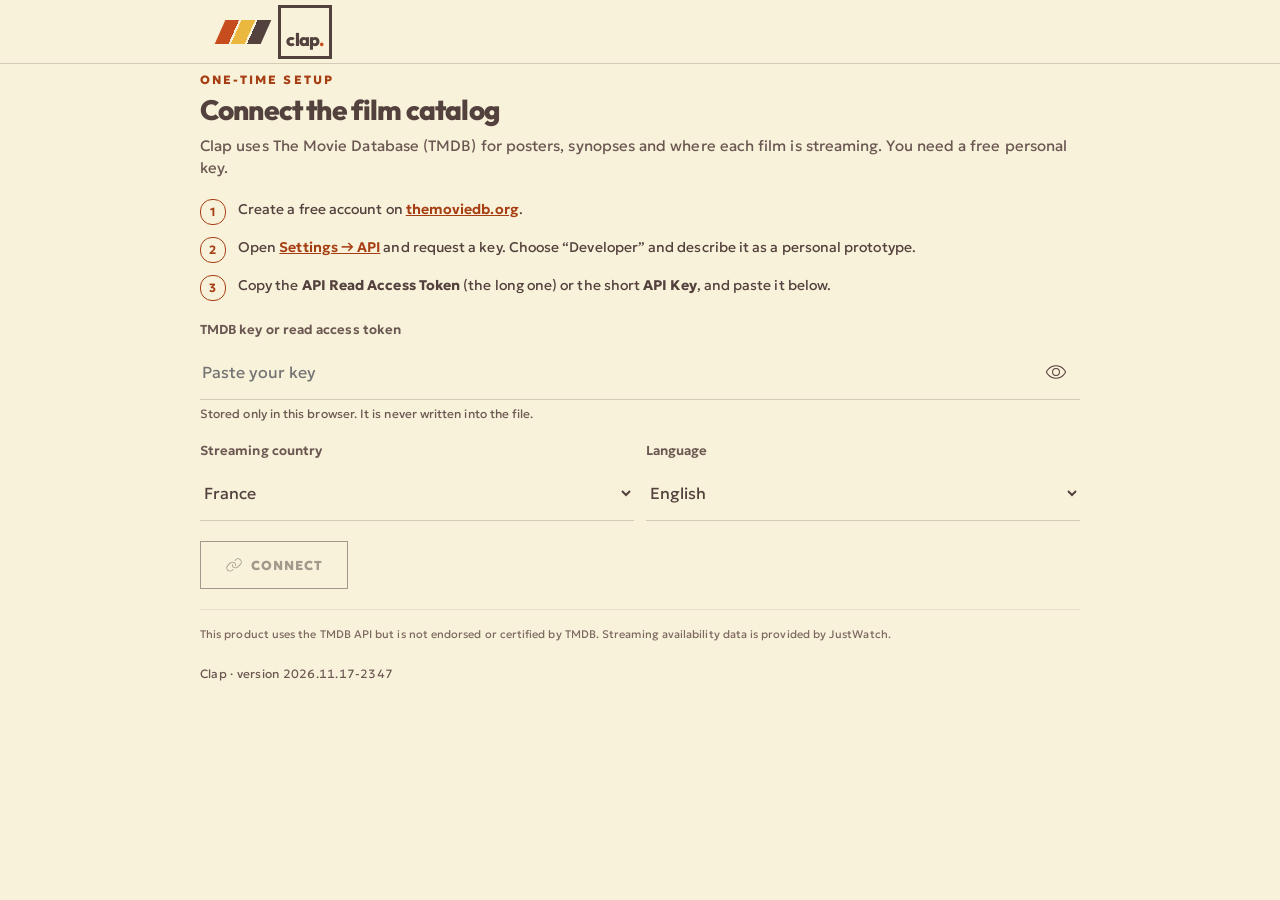
==== commit d28dbc31: "V3: slanted three-band logo with clap. in a square; day + morning/afternoon/night label Co-Authored-" ====
--- a/v3/index.html
+++ b/v3/index.html
@@ -1174,6 +1174,17 @@
 .rtag{height:20px!important;padding:0 6px!important;font-size:10.5px!important;gap:0!important}
 .rtag .ms{display:none}
 .rtags{gap:4px!important;flex-wrap:nowrap!important;overflow:hidden}
+
+/* ---------- Logo: three slanted vintage bands + "clap." in a square */
+.brand{gap:12px!important;align-items:center}
+.brand::before{content:"";width:46px;height:24px;flex:none;
+  background:linear-gradient(90deg,#C74D1E 0 30%,transparent 30% 35%,#EBB83F 35% 65%,transparent 65% 70%,var(--text) 70% 100%)!important;
+  transform:skewX(-24deg);margin-left:8px}
+.brand b{width:auto!important;height:46px;min-width:46px;box-sizing:border-box;padding:0 7px 6px!important;border:3px solid var(--text)!important;
+  display:flex!important;align-items:flex-end;justify-content:flex-start;word-break:normal!important;white-space:nowrap;
+  font-size:18px!important;line-height:18px!important;letter-spacing:-.04em!important;text-transform:lowercase}
+.brand b::after{content:"."!important;color:#C74D1E!important}
+.brand b{width:54px!important;min-width:54px;height:54px!important;padding:0 0 7px!important;justify-content:center!important;font-size:18px!important}
 
 </style>
 </head>
@@ -2820,7 +2831,10 @@
 document.addEventListener("pointerdown",e=>{const el=e.target.closest(".mood,.chip,.d-act,.pick-actions .icon-btn,.switch,.seg button");if(!el)return;
   const r=el.getBoundingClientRect();el.style.setProperty("--x",((e.clientX-r.left)/r.width*100).toFixed(1)+"%");el.style.setProperty("--y",((e.clientY-r.top)/r.height*100).toFixed(1)+"%")},{passive:true});
 /* ================= Boot ================= */
-$("#tonight").textContent=new Date().toLocaleDateString(LOC,{weekday:"long"})+(UI_FR?" soir":" night");
+/* Day + part of the day, refreshed every minute: morning (5–12h), afternoon (12–18h), night (18–5h) */
+function dayPart(){const d=new Date(),h=d.getHours(),k=h>=5&&h<12?0:h>=12&&h<18?1:2;if(h<5)d.setDate(d.getDate()-1);
+  return d.toLocaleDateString(LOC,{weekday:"long"})+" "+(UI_FR?["matin","après-midi","soir"]:["morning","afternoon","night"])[k]}
+$("#tonight").textContent=dayPart();setInterval(()=>{const e=$("#tonight");if(e)e.textContent=dayPart()},60000);
 if(mq&&mq.addEventListener)mq.addEventListener("change",()=>{if(!theme)renderTopbar()});
 applyTheme();syncFavUI();
 (async function boot(){
